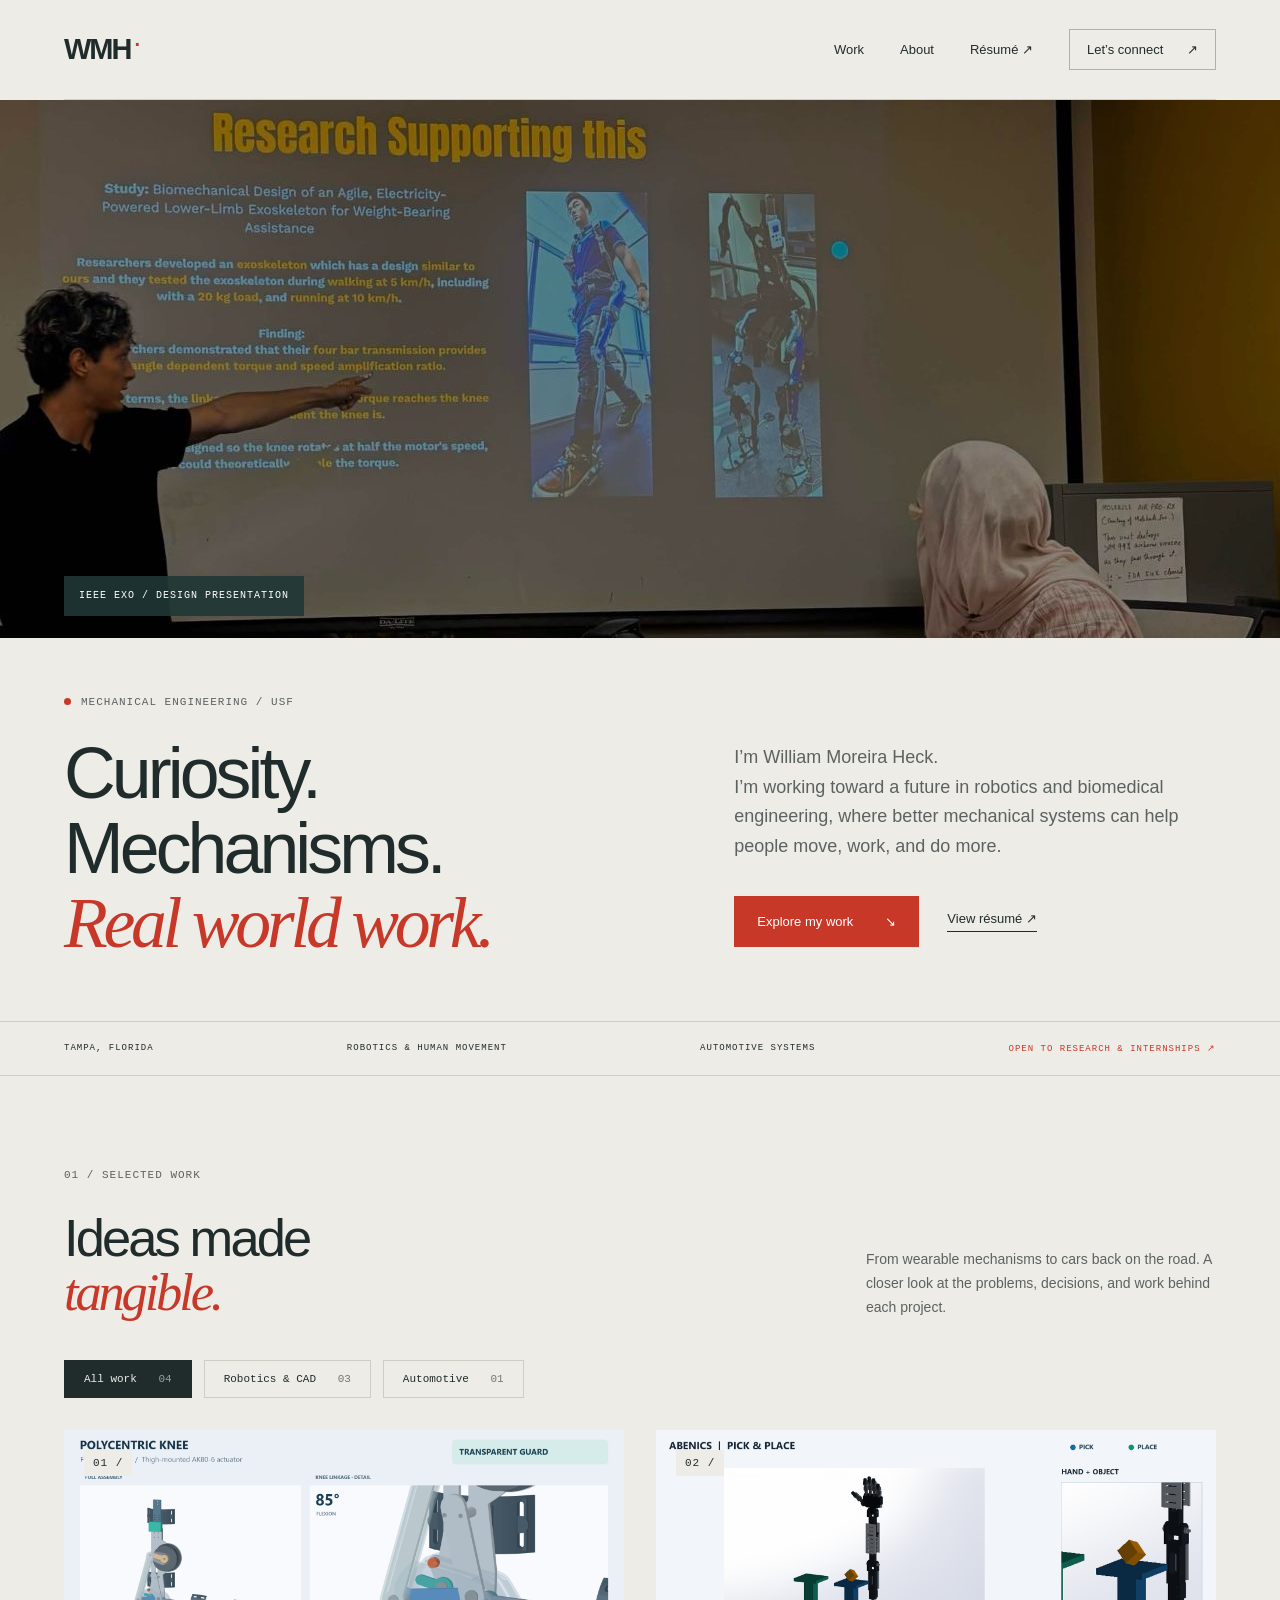
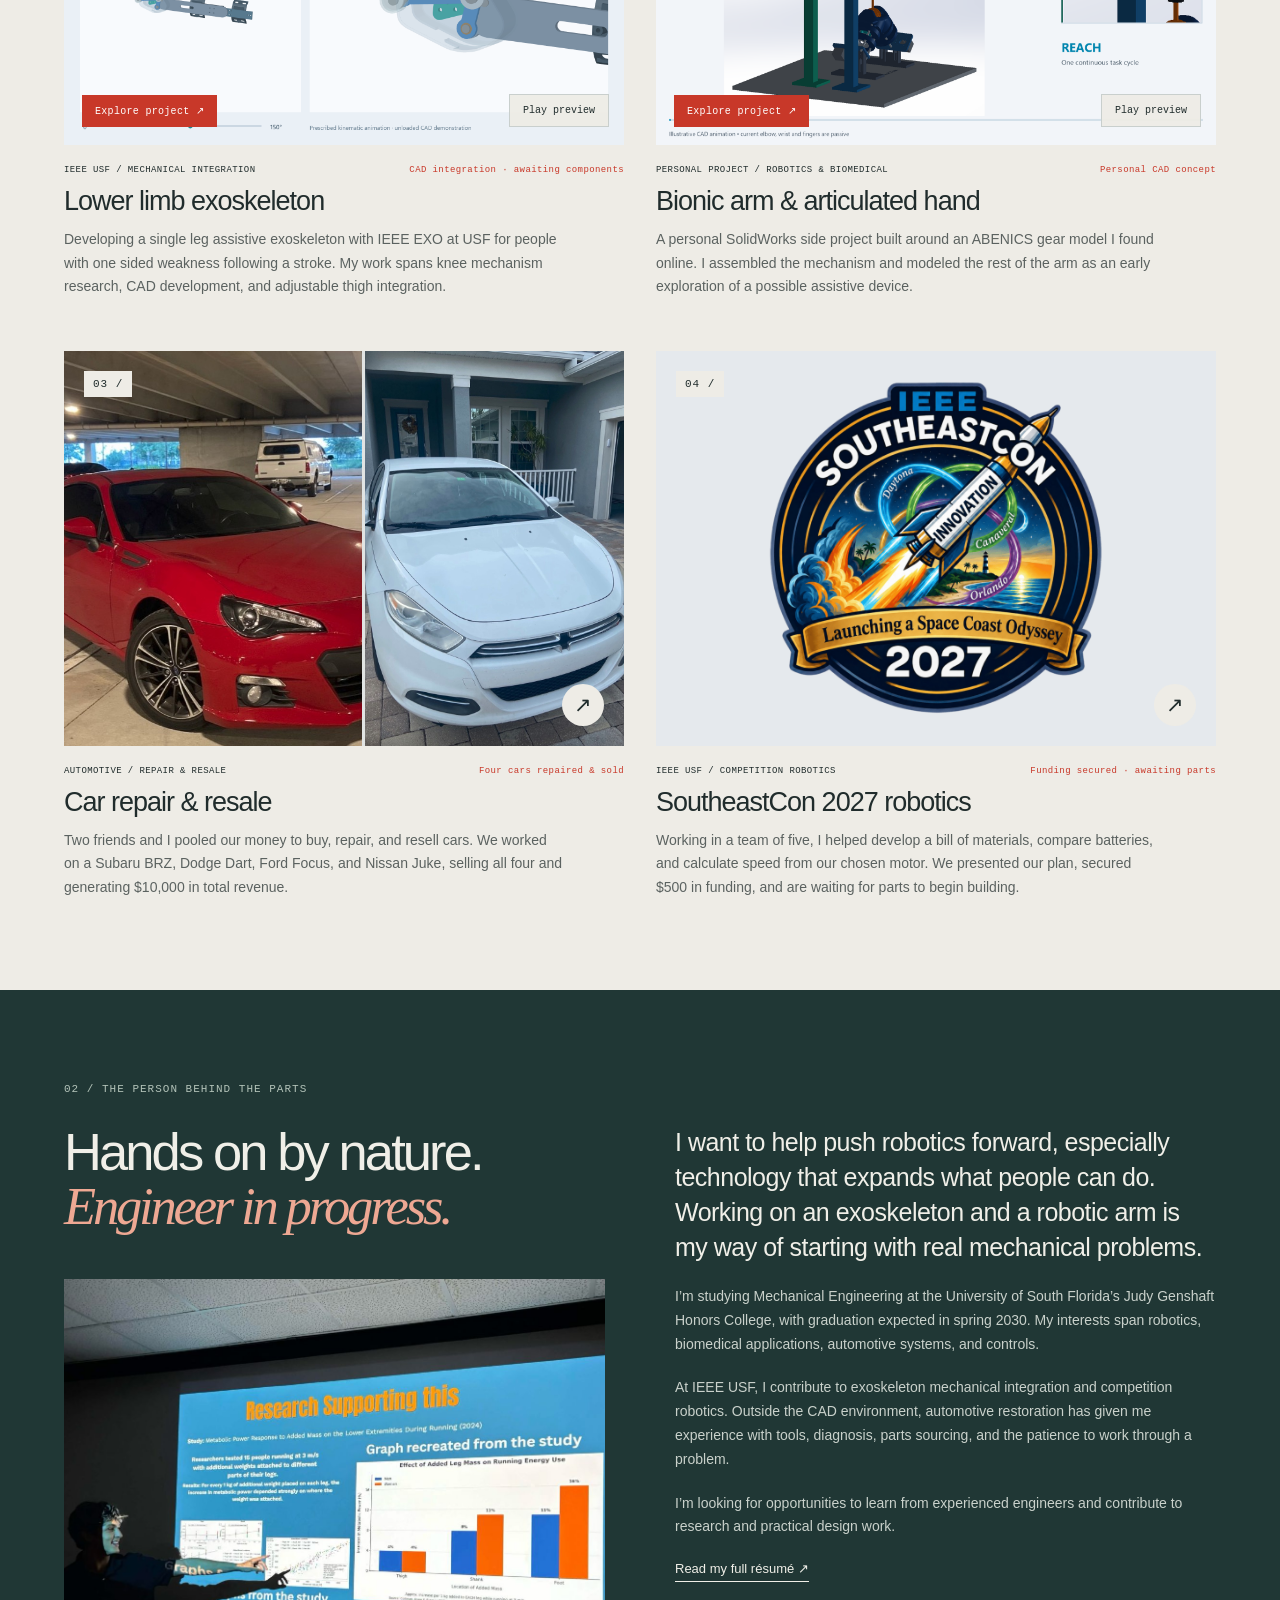
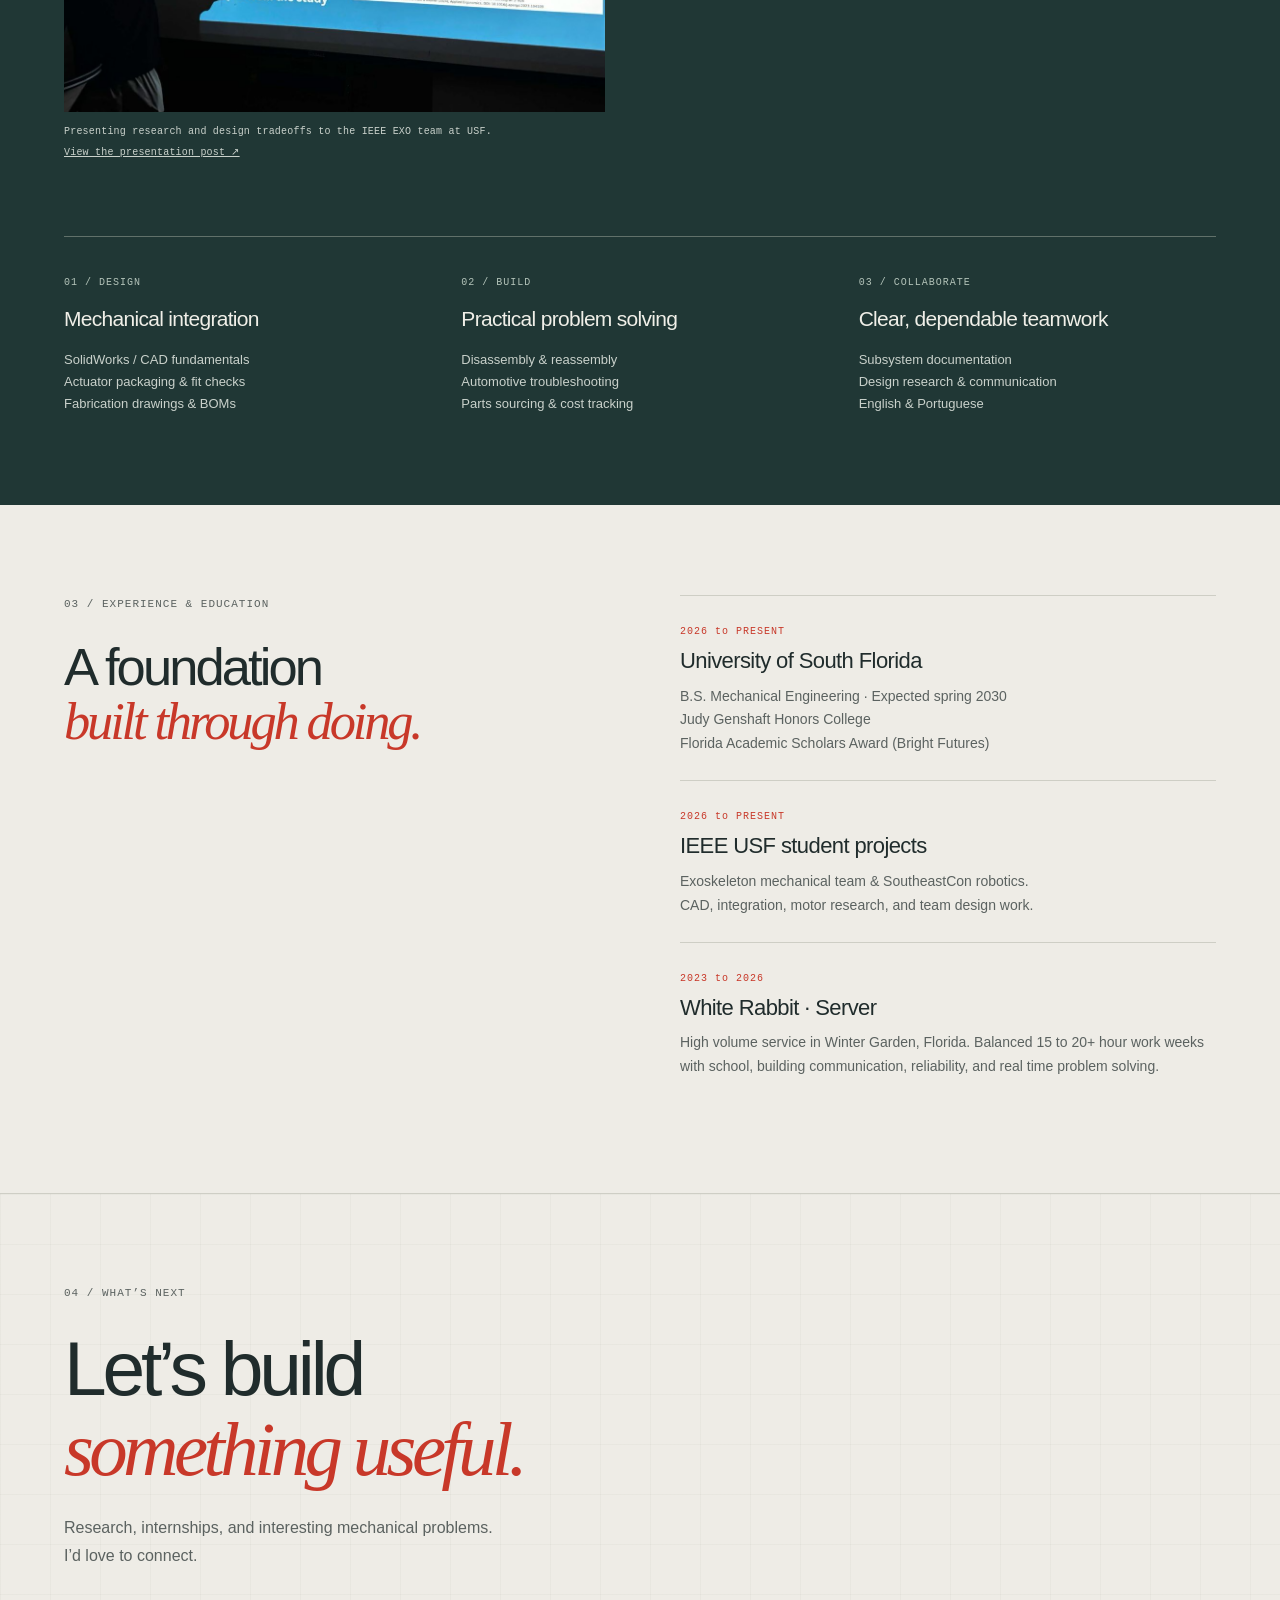
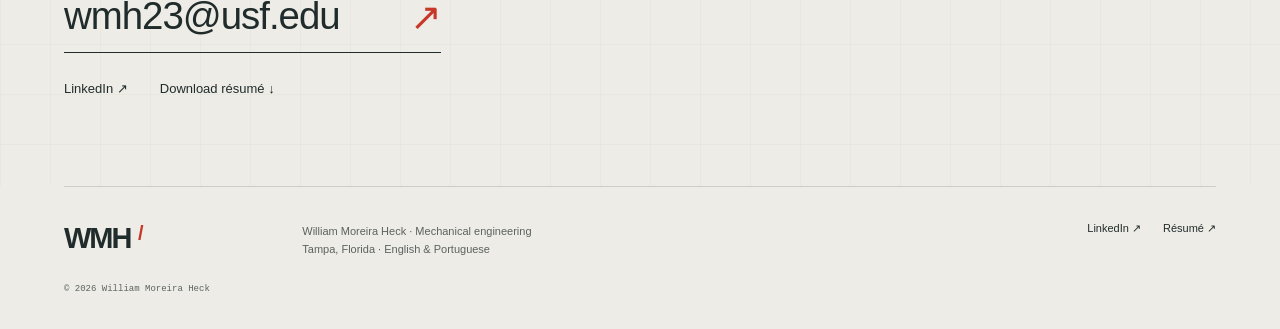
==== index.html @ 618084b6 "Update SoutheastCon team story and use official 2027 logo" ====
<!doctype html><html lang="en"><head><meta charset="utf-8"><meta name="viewport" content="width=device-width,initial-scale=1"><title>Mechanical engineering & project portfolio | William Moreira Heck</title><meta name="description" content="Mechanical engineering student at USF exploring robotics, human movement, and automotive systems. Explore William Moreira Heck’s projects, experience, and résumé."><meta name="theme-color" content="#eeece6"><meta property="og:title" content="Mechanical engineering & project portfolio | William Moreira Heck"><meta property="og:description" content="Mechanical engineering student at USF exploring robotics, human movement, and automotive systems. Explore William Moreira Heck’s projects, experience, and résumé."><link rel="icon" href="favicon.svg" type="image/svg+xml"><link rel="stylesheet" href="styles.css"><link rel="stylesheet" href="cad-20261111.css"><link rel="stylesheet" href="media-20261111-v2.css"><link rel="stylesheet" href="browse-20261111.css"><script src="script.js" defer></script><script src="cad-gallery-20261111-v2.js" defer></script><script src="browse-20261111-v2.js" defer></script><link rel="stylesheet" href="banner-20261111.css"><link rel="stylesheet" href="southeastcon-2027.css"></head><body><a class="skip" href="#main">Skip to content</a><header class="nav"><a class="brand" href="index.html" aria-label="William Moreira Heck home">WMH<span>·</span></a><nav aria-label="Main navigation"><a href="index.html#work">Work</a><a href="index.html#about">About</a><a href="resume.pdf" target="_blank" rel="noopener">Résumé ↗</a><a class="nav-contact" href="mailto:wmh23@usf.edu">Let’s connect <span>↗</span></a></nav></header><main id="main"><figure class="hero-banner"><img src="william-presenting-research.jpg" alt="William presenting his exoskeleton knee concept at an IEEE EXO team discussion" width="1280" height="980" fetchpriority="high"><figcaption>IEEE EXO / DESIGN PRESENTATION</figcaption></figure><section class="hero"><div class="hero-copy"><p class="eyebrow"><span class="signal"></span> MECHANICAL ENGINEERING / USF</p><h1>Curiosity.<br>Mechanisms.<br><em>Real world work.</em></h1><p class="hero-intro">I’m William Moreira Heck.<br>I’m working toward a future in robotics and biomedical engineering, where better mechanical systems can help people move, work, and do more.</p><div class="actions"><a class="button" href="#work">Explore my work <span>↘</span></a><a class="text-link" href="resume.pdf" target="_blank" rel="noopener">View résumé ↗</a></div></div></section><div class="intro-strip"><span>TAMPA, FLORIDA</span><span>ROBOTICS & HUMAN MOVEMENT</span><span>AUTOMOTIVE SYSTEMS</span><a href="#contact">OPEN TO RESEARCH & INTERNSHIPS ↗</a></div><section id="work" class="work section"><div class="section-top"><div><p class="eyebrow">01 / SELECTED WORK</p><h2>Ideas made<br><em>tangible.</em></h2></div><p>From wearable mechanisms to cars back on the road. A closer look at the problems, decisions, and work behind each project.</p></div><div class="filters" role="group" aria-label="Filter projects"><button class="active" aria-pressed="true" data-filter="all">All work <span>04</span></button><button aria-pressed="false" data-filter="robotics">Robotics & CAD <span>03</span></button><button aria-pressed="false" data-filter="automotive">Automotive <span>01</span></button></div><p class="sr-only" id="filter-status" aria-live="polite"></p><div class="project-grid"><article class="project" data-category="robotics"><div class="project-preview"><a class="project-visual exoskeleton" href="exoskeleton.html#motion-videos" aria-label="Explore Lower limb exoskeleton"><video data-scroll-video muted loop playsinline preload="none" poster="knee-transparent-poster.png" aria-label="Lower limb exoskeleton motion preview"><source src="knee-transparent.mp4" type="video/mp4"></video><span class="project-number">01 /</span><span class="watch-motion">Explore project ↗</span><span class="round-arrow" aria-hidden="true">↗</span></a><button class="preview-toggle" type="button" aria-label="Play preview for Lower limb exoskeleton" aria-pressed="false">Play preview</button></div><div class="project-meta"><span>IEEE USF / MECHANICAL INTEGRATION</span><span>CAD integration · awaiting components</span></div><h3><a href="exoskeleton.html">Lower limb exoskeleton</a></h3><p>Developing a single leg assistive exoskeleton with IEEE EXO at USF for people with one sided weakness following a stroke. My work spans knee mechanism research, CAD development, and adjustable thigh integration.</p></article><article class="project" data-category="robotics"><div class="project-preview"><a class="project-visual bionic-arm" href="bionic-arm.html#motion-videos" aria-label="Explore Bionic arm & articulated hand"><video data-scroll-video muted data-loop-playlist="arm-pick-place.mp4|arm-showcase.mp4" playsinline preload="none" poster="arm-pick-place-poster.png" aria-label="Bionic arm & articulated hand motion preview"><source src="arm-pick-place.mp4" type="video/mp4"></video><span class="project-number">02 /</span><span class="watch-motion">Explore project ↗</span><span class="round-arrow" aria-hidden="true">↗</span></a><button class="preview-toggle" type="button" aria-label="Play preview for Bionic arm & articulated hand" aria-pressed="false">Play preview</button></div><div class="project-meta"><span>PERSONAL PROJECT / ROBOTICS & BIOMEDICAL</span><span>Personal CAD concept</span></div><h3><a href="bionic-arm.html">Bionic arm & articulated hand</a></h3><p>A personal SolidWorks side project built around an ABENICS gear model I found online. I assembled the mechanism and modeled the rest of the arm as an early exploration of a possible assistive device.</p></article><article class="project" data-category="automotive"><a class="project-visual automotive-restoration" href="automotive-restoration.html"><div class="car-pair"><img src="brz-after.jpg" alt="Restored red Subaru BRZ" loading="lazy"><img src="dart-after.jpg" alt="Repaired white Dodge Dart" loading="lazy"></div><span class="project-number">03 /</span><span class="round-arrow" aria-hidden="true">↗</span></a><div class="project-meta"><span>AUTOMOTIVE / REPAIR & RESALE</span><span>Four cars repaired & sold</span></div><h3><a href="automotive-restoration.html">Car repair & resale</a></h3><p>Two friends and I pooled our money to buy, repair, and resell cars. We worked on a Subaru BRZ, Dodge Dart, Ford Focus, and Nissan Juke, selling all four and generating $10,000 in total revenue.</p></article><article class="project" data-category="robotics"><a class="project-visual southeastcon" href="southeastcon.html"><img src="southeastcon-2027-logo.png" alt="Official IEEE SoutheastCon 2027 logo" loading="lazy" width="1200" height="900"><span class="project-number">04 /</span><span class="round-arrow" aria-hidden="true">↗</span></a><div class="project-meta"><span>IEEE USF / COMPETITION ROBOTICS</span><span>Funding secured · awaiting parts</span></div><h3><a href="southeastcon.html">SoutheastCon 2027 robotics</a></h3><p>Working in a team of five, I helped develop a bill of materials, compare batteries, and calculate speed from our chosen motor. We presented our plan, secured $500 in funding, and are waiting for parts to begin building.</p></article></div></section><section class="about section" id="about"><div><p class="eyebrow">02 / THE PERSON BEHIND THE PARTS</p><h2>Hands on by nature.<br><em>Engineer in progress.</em></h2></div><figure class="presenting-photo"><a href="william-presenting-analysis.jpg" data-image-viewer><img src="william-presenting-analysis.jpg" alt="William presenting research on exoskeleton design to the IEEE EXO team at USF" width="1280" height="896" loading="lazy"></a><figcaption>Presenting research and design tradeoffs to the IEEE EXO team at USF. <a href="https://www.linkedin.com/feed/update/urn:li:activity:7521737872345878528/" target="_blank" rel="noopener">View the presentation post ↗</a></figcaption></figure><div class="about-copy"><p class="large-copy">I want to help push robotics forward, especially technology that expands what people can do. Working on an exoskeleton and a robotic arm is my way of starting with real mechanical problems.</p><p>I’m studying Mechanical Engineering at the University of South Florida’s Judy Genshaft Honors College, with graduation expected in spring 2030. My interests span robotics, biomedical applications, automotive systems, and controls.</p><p>At IEEE USF, I contribute to exoskeleton mechanical integration and competition robotics. Outside the CAD environment, automotive restoration has given me experience with tools, diagnosis, parts sourcing, and the patience to work through a problem.</p><p>I’m looking for opportunities to learn from experienced engineers and contribute to research and practical design work.</p><a class="text-link" href="resume.pdf" target="_blank" rel="noopener">Read my full résumé ↗</a></div><div class="skills"><div><span class="mono">01 / DESIGN</span><h3>Mechanical integration</h3><p>SolidWorks / CAD fundamentals<br>Actuator packaging & fit checks<br>Fabrication drawings & BOMs</p></div><div><span class="mono">02 / BUILD</span><h3>Practical problem solving</h3><p>Disassembly & reassembly<br>Automotive troubleshooting<br>Parts sourcing & cost tracking</p></div><div><span class="mono">03 / COLLABORATE</span><h3>Clear, dependable teamwork</h3><p>Subsystem documentation<br>Design research & communication<br>English & Portuguese</p></div></div></section><section class="experience section"><div><p class="eyebrow">03 / EXPERIENCE & EDUCATION</p><h2>A foundation<br><em>built through doing.</em></h2></div><div class="timeline"><article><span class="mono">2026 to PRESENT</span><h3>University of South Florida</h3><p>B.S. Mechanical Engineering · Expected spring 2030<br>Judy Genshaft Honors College<br>Florida Academic Scholars Award (Bright Futures)</p></article><article><span class="mono">2026 to PRESENT</span><h3>IEEE USF student projects</h3><p>Exoskeleton mechanical team & SoutheastCon robotics.<br>CAD, integration, motor research, and team design work.</p></article><article><span class="mono">2023 to 2026</span><h3>White Rabbit · Server</h3><p>High volume service in Winter Garden, Florida. Balanced 15 to 20+ hour work weeks with school, building communication, reliability, and real time problem solving.</p></article></div></section><section class="contact section" id="contact"><p class="eyebrow">04 / WHAT’S NEXT</p><h2>Let’s build<br><em>something useful.</em></h2><p>Research, internships, and interesting mechanical problems.<br>I’d love to connect.</p><a class="email-link" href="mailto:wmh23@usf.edu">wmh23@usf.edu <span>↗</span></a><div class="contact-links"><a href="https://www.linkedin.com/in/william-moreira-heck-858473378/?locale=en-US" target="_blank" rel="noopener">LinkedIn ↗</a><a href="resume.pdf" download>Download résumé ↓</a></div></section></main><footer><a class="brand" href="index.html">WMH<span> / </span></a><p>William Moreira Heck · Mechanical engineering<br>Tampa, Florida · English & Portuguese</p><div><a href="https://www.linkedin.com/in/william-moreira-heck-858473378/?locale=en-US" target="_blank" rel="noopener">LinkedIn ↗</a><a href="resume.pdf" target="_blank" rel="noopener">Résumé ↗</a></div><small>© 2026 William Moreira Heck</small></footer></body></html>
---- styles.css ----
:root{--paper:#eeece6;--ink:#202c2c;--muted:#5b6260;--line:#cecec5;--accent:#c83829;--dark:#203735}*{box-sizing:border-box}html{scroll-behavior:smooth;scroll-padding-top:100px}body{margin:0;background:var(--paper);color:var(--ink);font-family:Arial,Helvetica,sans-serif;-webkit-font-smoothing:antialiased}a{color:inherit;text-decoration:none}button{font:inherit}img{max-width:100%;display:block}figure,p{margin:0}p{line-height:1.7}button,a{-webkit-tap-highlight-color:transparent}a:focus-visible,button:focus-visible{outline:3px solid var(--accent);outline-offset:6px}::selection{background:#e6b6a3}.nav{height:100px;margin:0 5%;display:flex;align-items:center;justify-content:space-between;border-bottom:1px solid var(--line)}.brand{font-size:29px;font-weight:900;letter-spacing:-2px}.brand span{color:var(--accent);font-size:20px;vertical-align:top;margin-left:4px}.nav nav{display:flex;gap:36px;align-items:center;font-size:13px}.nav nav>a:hover,.text-link:hover{color:var(--accent)}.nav-contact{border:1px solid #aeb2a8;padding:12px 17px}.nav-contact span{padding-left:20px}.hero{margin:0 5%;min-height:680px;display:grid;grid-template-columns:1.08fr 1fr;position:relative}.hero-copy{padding:72px 0 65px;position:relative;z-index:1}.eyebrow,.mono,.project-meta,.drawing-label,.vertical-label,.model-note>.mono,.intro-strip,.filters,.project-number,dt,.caption,figcaption{font-family:'Courier New',monospace;font-size:11px;font-weight:500;letter-spacing:1px}.eyebrow{color:var(--muted);display:flex;gap:10px;align-items:center;margin-bottom:26px}.signal{height:7px;width:7px;border-radius:50%;background:var(--accent)}h1,h2,h3{margin:0;font-weight:500;letter-spacing:-.055em;line-height:1.04}h1{font-size:clamp(48px,5.6vw,90px)}h1 em,h2 em{font-family:Georgia,'Times New Roman',serif;font-weight:400;letter-spacing:-.06em;color:var(--accent)}.hero-intro{font-size:17px;line-height:1.65;max-width:420px;margin-top:30px;color:var(--muted)}.actions{display:flex;align-items:center;gap:28px;margin-top:33px}.button{display:inline-flex;align-items:center;justify-content:space-between;gap:32px;background:var(--accent);border:1px solid var(--accent);color:#fff;padding:17px 22px;font-size:13px;cursor:pointer;transition:background .2s,transform .2s}.button:hover{background:#a93023;transform:translateY(-2px)}.text-link{font-size:13px;border-bottom:1px solid currentColor;padding-bottom:5px}.hero-model{position:relative;overflow:hidden;background-image:linear-gradient(#9baba415 1px,transparent 1px),linear-gradient(90deg,#9baba415 1px,transparent 1px);background-size:44px 44px;margin:28px -1px 26px 0;border-left:1px solid var(--line)}.hero-model>img{height:100%;width:150%;max-width:none;object-fit:cover;object-position:77% center;mix-blend-mode:multiply;position:absolute;left:-35%;top:0}.drawing-label{position:absolute;top:24px;left:28px;z-index:1;color:var(--muted)}.model-note{position:absolute;bottom:24px;left:28px;display:grid;grid-template-columns:18px 1fr;gap:8px 12px}.model-note p{font-size:17px;line-height:1.25}.model-note>.mono{grid-column:2;font-size:9px}.cross{font-size:24px;color:var(--accent);line-height:1}.vertical-label{position:absolute;right:10px;top:40%;writing-mode:vertical-rl;color:var(--muted);font-size:9px}.intro-strip{padding:21px 5%;border-top:1px solid var(--line);border-bottom:1px solid var(--line);display:flex;justify-content:space-between;gap:20px;font-size:9px}.intro-strip a{color:var(--accent)}.section{padding:90px 5%}.section-top{display:flex;justify-content:space-between;gap:60px;align-items:flex-end;margin-bottom:40px}h2{font-size:clamp(39px,4.1vw,65px)}.section-top>p{max-width:350px;font-size:14px;color:var(--muted)}.filters{display:flex;gap:12px;flex-wrap:wrap;margin:20px 0 32px}.filters button{border:1px solid var(--line);background:transparent;padding:12px 19px;cursor:pointer;font-family:inherit;font-size:11px;color:var(--ink)}.filters button span{margin-left:15px;opacity:.6}.filters button.active{background:var(--ink);color:var(--paper);border-color:var(--ink)}.project-grid{display:grid;grid-template-columns:1fr 1fr;gap:52px 32px}.project[hidden]{display:none}.project-visual{display:block;position:relative;background:#e1e4e3;overflow:hidden;aspect-ratio:1.42}.project-visual img{width:100%;height:100%;object-fit:cover;transition:transform .5s}.project-visual:hover img{transform:scale(1.035)}.project-visual.exoskeleton img{object-position:73% 48%;width:155%;max-width:none;margin-left:-37%;mix-blend-mode:multiply}.project-visual.bionic-arm img{width:150%;max-width:none;margin-left:-34%;object-position:70% center;mix-blend-mode:multiply}.project-visual.dodge-dart img{object-position:center 59%}.project-visual.southeastcon{background:#e9e6de}.project-number{position:absolute;top:20px;left:20px;background:var(--paper);padding:7px 9px}.round-arrow{position:absolute;right:20px;bottom:20px;background:var(--paper);border-radius:50%;height:42px;width:42px;display:grid;place-items:center;font-size:21px}.project-meta{display:flex;justify-content:space-between;gap:12px;margin:20px 0 12px;font-size:9px;letter-spacing:.4px}.project-meta span:last-child{color:var(--accent);text-align:right}.project h3{font-size:27px;letter-spacing:-1px}.project>p{margin-top:13px;font-size:14px;color:var(--muted);max-width:500px}.portfolio-link{display:inline-block;margin-top:45px}.about{background:var(--dark);color:#f0efe8;display:grid;grid-template-columns:1fr 1fr;gap:45px 70px}.about .eyebrow{color:#b3c3b9}.about h2 em{color:#eea893}.about-copy{padding-top:45px}.about-copy p{margin-bottom:20px;color:#c9d1cb;font-size:14px}.about-copy .large-copy{color:#f0efe8;font-size:25px;line-height:1.4;letter-spacing:-.5px}.skills{grid-column:1/-1;display:grid;grid-template-columns:repeat(3,1fr);border-top:1px solid #61716a;padding-top:34px;margin-top:18px;gap:40px}.skills .mono{color:#b3c3b9;font-size:10px}.skills h3{font-size:21px;margin:19px 0;letter-spacing:-.7px}.skills p{font-size:13px;color:#c9d1cb}.experience{display:grid;grid-template-columns:1fr 1fr;gap:80px;border-bottom:1px solid var(--line)}.timeline article{border-top:1px solid var(--line);padding:24px 0}.timeline .mono{color:var(--accent);font-size:10px}.timeline h3{font-size:22px;letter-spacing:-.6px;margin:12px 0}.timeline p{font-size:14px;color:var(--muted)}.contact{background-image:linear-gradient(#aab3a918 1px,transparent 1px),linear-gradient(90deg,#aab3a918 1px,transparent 1px);background-size:50px 50px}.contact h2{font-size:clamp(50px,6vw,90px)}.contact>p:not(.eyebrow){font-size:16px;color:var(--muted);margin:25px 0}.email-link{display:inline-flex;gap:70px;font-size:clamp(22px,3vw,40px);border-bottom:1px solid var(--ink);padding-bottom:13px;letter-spacing:-1px}.email-link span{color:var(--accent)}.contact-links{display:flex;gap:32px;font-size:13px;margin-top:28px}footer{border-top:1px solid var(--line);margin:0 5%;padding:35px 0;display:grid;grid-template-columns:.6fr 1.5fr 1fr;align-items:start;gap:25px}footer p{font-size:11px;color:var(--muted)}footer>div{display:flex;justify-content:flex-end;gap:22px;font-size:11px}footer small{grid-column:1/-1;font-family:monospace;font-size:9px;color:var(--muted)}.skip{position:fixed;left:20px;top:-90px;z-index:20;background:var(--ink);color:white;padding:15px}.skip:focus{top:10px}.sr-only{position:absolute;width:1px;height:1px;overflow:hidden;clip:rect(0,0,0,0)}.case{padding:40px 5% 0}.back-link{font-size:12px}.case-heading{padding:60px 0 36px;max-width:1100px}.case-heading h1{font-size:clamp(45px,6vw,88px);max-width:1000px}.case-intro{font-size:20px;color:var(--muted);max-width:750px;margin-top:28px;line-height:1.5}.case-facts{display:grid;grid-template-columns:2fr 1fr 1fr;gap:32px;border-top:1px solid var(--line);padding-top:25px;margin:36px 0 0}dt{font-size:10px;color:var(--muted);margin-bottom:9px}dd{margin:0;font-size:13px;line-height:1.6}.case-cover{background:#e4e7e6}.case-cover>img{width:100%;height:min(66vw,720px);object-fit:contain;mix-blend-mode:multiply}.case-cover.subaru-brz>img,.case-cover.dodge-dart>img{object-fit:cover}.case-cover.dodge-dart>img{object-position:center 50%}figcaption{letter-spacing:.2px;line-height:1.6;color:var(--muted);padding:12px 0;font-size:10px}.case-cover figcaption{background:var(--paper)}.case-content{max-width:980px;margin:65px auto}.case-content>section{display:grid;grid-template-columns:1fr 2.3fr;gap:20px 50px;padding:30px 0;border-top:1px solid var(--line)}.case-content h2{font-size:24px;letter-spacing:-.7px;line-height:1.2}.case-content p{font-size:15px;color:var(--muted)}.case-content section>div,.case-content section>.text-link,.case-content section>.caption{grid-column:2}.case-content section>.text-link{justify-self:start}.case-content section>.caption{font-size:12px}.case-gallery{display:grid;grid-template-columns:1fr 1fr;gap:30px;margin:30px 0 70px}.case-gallery img{width:100%;height:480px;object-fit:contain;background:#e4e7e6}.case-end{border-top:1px solid var(--line);padding:40px 0 70px;display:flex;justify-content:space-between;align-items:center;gap:25px}.case-end p{font-size:20px}.motion img{width:100%;background:#e4e7e6;aspect-ratio:4/3;object-fit:contain}.motion .button{margin-top:15px}.compare{display:grid;grid-template-columns:1fr 1fr;gap:16px}.compare img{height:260px;width:100%;object-fit:cover}.compare figcaption{font-size:9px}
@media(min-width:1600px){body{max-width:1800px;margin:auto}.hero{min-height:780px}}
@media(max-width:900px){.nav nav{gap:20px}.hero{min-height:620px;grid-template-columns:1.1fr 1fr}.hero-copy{padding-top:50px}.hero h1{font-size:58px}.hero-intro{font-size:15px}.actions{gap:20px}.drawing-label{font-size:9px;left:14px}.hero-model>img{width:180%;left:-60%}.model-note{left:15px}.intro-strip{flex-wrap:wrap}.section{padding:65px 5%}.section-top{gap:30px}.project-grid{gap:40px 24px}.project h3{font-size:23px}.project-meta{flex-direction:column;gap:6px}.project-meta span:last-child{text-align:left}.about,.experience{gap:35px}.skills{gap:25px}.skills h3{font-size:18px}footer>div{flex-wrap:wrap;gap:14px}.case-content>section{gap:20px 30px}.case-gallery img{height:360px}}
@media(max-width:620px){.nav{height:78px}.brand{font-size:25px}.nav nav{gap:17px;font-size:12px}.nav-contact{display:none}.hero{display:flex;flex-direction:column;min-height:0}.hero-copy{padding:45px 0 25px}.hero .eyebrow{font-size:10px}.hero h1{font-size:clamp(46px,11.2vw,68px)}.hero-intro{font-size:15px;max-width:350px;margin-top:25px}.actions{margin-top:25px;gap:22px}.button{padding:15px 18px;font-size:12px;gap:22px}.hero-model{height:410px;margin:0 0 25px;border:1px solid var(--line)}.hero-model>img{width:120%;left:-18%;object-position:80% center}.model-note p{font-size:14px}.model-note>.mono{font-size:8px}.intro-strip{font-size:8px;gap:15px;display:grid;grid-template-columns:1fr 1fr;line-height:1.6}.section{padding:55px 5%}.section-top{display:block;margin-bottom:25px}.section-top>p{margin-top:25px;font-size:14px}.eyebrow{font-size:10px;margin-bottom:20px}h2{font-size:44px}.filters{gap:7px;margin-bottom:25px}.filters button{padding:11px 10px;font-size:10px}.filters button span{margin-left:5px}.project-grid{grid-template-columns:1fr;gap:36px}.project-meta{flex-direction:row}.project h3{font-size:25px}.project>p{font-size:13px}.project-visual{aspect-ratio:1.3}.about,.experience{display:block}.about-copy{padding-top:32px}.skills{grid-template-columns:1fr;gap:26px;margin-top:35px;padding-top:26px}.skills h3{margin:12px 0;font-size:22px}.skills p{font-size:13px}.timeline{margin-top:35px}.contact h2{font-size:56px}.contact-links{gap:22px;font-size:12px}.email-link{gap:35px;font-size:29px}.contact>p:not(.eyebrow){font-size:14px}footer{grid-template-columns:1fr 3fr;gap:20px}footer>div{grid-column:1/-1;justify-content:flex-start;gap:25px}footer small{margin-top:10px}.case{padding-top:28px}.case-heading{padding-top:40px}.case-heading h1{font-size:48px}.case-intro{font-size:17px}.case-facts{grid-template-columns:1fr 1fr;gap:22px}.case-facts>div:first-child{grid-column:1/-1}.case-cover>img{height:390px}.case-cover.subaru-brz>img,.case-cover.dodge-dart>img{height:330px}.case-content{margin:35px auto}.case-content>section{display:block;padding:25px 0}.case-content h2{font-size:26px;margin-bottom:17px}.case-content p{font-size:14px}.case-content .text-link{display:inline-block;margin-top:18px}.case-gallery{grid-template-columns:1fr;margin-bottom:35px;gap:20px}.case-gallery img{height:370px}.case-end{display:block;padding-bottom:45px}.case-end .button{margin-top:22px}.compare{margin-top:20px;gap:12px}.compare img{height:190px}.motion{margin-top:20px}.motion .button{width:100%}}
@media(prefers-reduced-motion:reduce){html{scroll-behavior:auto}*,*:before,*:after{transition:none!important;animation:none!important}}


.motion img{height:auto}
---- cad-20261111.css ----
/* Original CAD images, reframed in the layout without modifying geometry. */
.hero-model>img{width:auto;height:144%;max-width:none;left:50%;top:65%;transform:translate(-50%,-50%);object-fit:initial;mix-blend-mode:multiply}.hero-model .model-note{background:#eeece6ed;padding:10px 12px;left:18px;bottom:12px}.hero-model .drawing-label{background:#eeece6d9;padding:6px 9px;left:17px;top:15px}
.project-visual.exoskeleton img,.project-visual.bionic-arm img{position:absolute;width:135%;height:125%;max-width:none;margin:0;left:-35%;top:-10%;object-fit:cover;object-position:64% center;mix-blend-mode:multiply}.project-visual.bionic-arm img{width:116%;height:116%;left:-16%;top:-8%;object-position:65% center}
.cad-board{background:#e5e8e9;border:1px solid #c9cfcd;margin-bottom:40px}.cad-board-heading{display:flex;justify-content:space-between;gap:20px;padding:20px 24px;font:10px 'Courier New',monospace;letter-spacing:1px;border-bottom:1px solid #c9cfcd}.cad-board-grid{display:grid;grid-template-columns:40% 60%;height:600px}.cad-view{display:block;overflow:hidden;position:relative;cursor:zoom-in;background:#f0f2f4}.cad-view img{mix-blend-mode:multiply}.cad-view>span{position:absolute;left:18px;bottom:15px;background:#eeece6ed;padding:9px 12px;font:11px 'Courier New',monospace;z-index:2}.cad-full{border-right:1px solid #c9cfcd}.cad-full img{position:absolute;width:auto;height:140%;max-width:none;left:50%;top:65%;transform:translate(-50%,-50%)}.cad-detail-stack{display:grid;grid-template-rows:1fr 1fr;min-height:0}.cad-detail{border-bottom:1px solid #c9cfcd}.cad-detail:last-child{border-bottom:0}.cad-detail img{width:100%;height:100%;object-fit:cover;object-position:65% 62%}.cad-secondary img[src*="hand-detail"]{width:100%;max-width:none;margin-left:0;object-fit:contain;object-position:center}.cad-secondary img[src*="femur"]{object-fit:contain}.cad-board-caption{font:10px 'Courier New',monospace;letter-spacing:.3px;padding:14px 24px;border-top:1px solid #c9cfcd;color:var(--muted)}
.cad-evidence{grid-template-columns:repeat(3,1fr)}.cad-evidence img{height:300px}.cad-evidence a{display:block;cursor:zoom-in;overflow:hidden}.cad-evidence img[src*="arm-upright"]{object-fit:cover;object-position:53% 30%}.presenting-photo{grid-column:1;grid-row:2;margin:0}.presenting-photo>a{display:block;overflow:hidden}.presenting-photo img{width:100%;height:auto;aspect-ratio:1.25;object-fit:cover;object-position:25% center}.presenting-photo figcaption{color:#c9d1cb;line-height:1.6;max-width:500px}.presenting-photo figcaption a{display:inline-block;text-decoration:underline;margin-top:5px}.about .about-copy{grid-column:2;grid-row:1/span 2}.about .skills{grid-row:3}
.presentation-story{display:grid;grid-template-columns:.8fr 1.2fr;gap:40px;margin:60px 0}.presentation-story h2{font-size:42px;margin-bottom:22px}.presentation-story>div>p:not(.eyebrow){font-size:14px;color:var(--muted);margin-bottom:25px}.presentation-story figure img{width:100%;height:auto}.presentation-story .knee-history{grid-column:1/-1}.presentation-story .knee-history img{max-height:500px;object-fit:contain}
.image-viewer{width:96vw;max-width:1600px;padding:0;border:1px solid #b8c2c0;background:#f1f3f5;color:var(--ink)}.image-viewer::backdrop{background:#132423d9;backdrop-filter:blur(6px)}.viewer-toolbar{display:flex;align-items:center;justify-content:space-between;gap:16px;padding:15px 20px;background:var(--paper);border-bottom:1px solid var(--line)}.viewer-toolbar p{font:12px 'Courier New',monospace}.viewer-controls{display:flex;align-items:center;gap:12px}.viewer-controls button,.viewer-controls a{padding:10px 13px;border:1px solid #b4bcb7;background:transparent;color:inherit;cursor:pointer;font-size:12px}.viewer-stage{overflow:auto;max-height:78vh;display:grid;place-items:center}.viewer-stage img{display:block;max-width:100%;height:auto;max-height:76vh;object-fit:contain}.viewer-stage.zoomed{display:block}.viewer-stage.zoomed img{max-width:none;max-height:none;width:auto;height:auto}.image-viewer figcaption{padding:12px 20px;background:var(--paper)}
@media(max-width:900px){.cad-board-grid{height:590px}.cad-board-heading{font-size:9px;padding:16px}.cad-evidence{grid-template-columns:1fr 1fr}.cad-evidence img{height:340px}.presentation-story{gap:25px}.presentation-story h2{font-size:35px}}
@media(max-width:620px){.hero-model>img{height:150%;left:50%;top:65%;width:auto}.cad-board-heading{font-size:8px;padding:12px;gap:12px}.cad-board-grid{grid-template-columns:1fr;height:auto}.cad-full{height:500px;border-right:0;border-bottom:1px solid #c9cfcd}.cad-full img{height:140%}.cad-detail-stack{grid-template-columns:1fr;grid-template-rows:300px 300px}.cad-view>span{font-size:10px;bottom:10px;left:10px}.cad-board-caption{font-size:9px;padding:12px 15px}.cad-evidence{grid-template-columns:1fr}.cad-evidence img{height:340px}.presenting-photo{margin-top:30px}.presenting-photo img{aspect-ratio:1.3}.about .about-copy{padding-top:25px}.presentation-story{display:block;margin:40px 0}.presentation-story figure{margin-top:25px}.presentation-story h2{font-size:38px}.viewer-toolbar{padding:10px;align-items:flex-start}.viewer-toolbar p{font-size:10px;max-width:110px;line-height:1.5}.viewer-controls{gap:6px}.viewer-controls button,.viewer-controls a{padding:9px;font-size:10px}.image-viewer{width:98vw}.viewer-stage img{max-height:70vh}.viewer-stage{max-height:72vh}}
.cad-full img[src*="exo-assembly"]{height:120%;left:20%;top:56%}
.cad-detail img[src*="exo-guard"]{position:absolute;height:145%;width:auto;max-width:none;left:50%;top:55%;transform:translate(-65%,-50%);object-fit:initial}
.cad-detail img[src*="arm-mechanism"]{object-position:65% 50%}
@media(max-width:620px){.cad-full img[src*="exo-assembly"]{left:14%;top:56%}}
---- media-20261111-v2.css ----
.project-videos{padding:55px 0 45px;border-bottom:1px solid var(--line)}.project-videos h2{font-size:clamp(35px,4vw,55px)}.video-intro{max-width:760px;margin:20px 0 30px;color:var(--muted);font-size:15px}.video-grid{display:grid;grid-template-columns:1fr 1fr;gap:28px}.video-card{background:#e4e7e6;border:1px solid #c9cfcd;min-width:0}.video-card video{display:block;width:100%;height:auto;aspect-ratio:16/9;object-fit:contain;background:#e9edf1}.video-card figcaption{padding:22px;background:var(--paper)}.video-card h3{font:500 23px Arial,Helvetica,sans-serif;letter-spacing:-.7px;line-height:1.2;margin:0 0 12px}.video-card p{font:12px/1.7 Arial,Helvetica,sans-serif;letter-spacing:0;color:var(--muted);min-height:42px}.video-card figcaption>a{display:inline-block;font:11px 'Courier New',monospace;margin-top:17px;border-bottom:1px solid currentColor;padding-bottom:4px}.video-note{font:11px/1.7 'Courier New',monospace;color:var(--muted);max-width:900px;margin-top:23px}.team-story{display:grid;grid-template-columns:.7fr 1.3fr;gap:40px;align-items:start;padding:50px 0;border-top:1px solid var(--line);margin-top:60px}.team-story h2{font-size:42px;margin:0 0 25px}.team-story>div>p:not(.eyebrow){font-size:14px;color:var(--muted)}.team-story figure img{width:100%;height:auto}.team-story figcaption a{text-decoration:underline}.team-story figure>a{display:block;cursor:zoom-in}
@media(max-width:900px){.video-grid{gap:20px}.video-card figcaption{padding:18px}.video-card h3{font-size:21px}.team-story{grid-template-columns:1fr;gap:25px}.team-story h2{font-size:38px}}
@media(max-width:620px){.project-videos{padding:35px 0}.video-grid{grid-template-columns:1fr;gap:25px}.video-intro{font-size:14px;margin:20px 0 25px}.video-card h3{font-size:23px}.video-card p{min-height:0}.video-note{font-size:10px}.team-story{padding:35px 0;margin-top:35px}.team-story h2{font-size:38px}.team-story figcaption{font-size:9px}}
.hero-presenting>img{width:100%;height:100%;max-width:100%;left:0;top:0;transform:none;object-fit:cover;object-position:left center;mix-blend-mode:normal}.hero-presenting .drawing-label{max-width:90%;font-size:9px}.hero-presenting .vertical-label{display:none}.hero-presenting .model-note{right:18px;width:max-content;max-width:90%;background:#eeece6f2}.hero-presenting .model-note p{font-size:16px}.hero-presenting .model-note>.mono{font-size:8px}
.car-pair{display:grid;grid-template-columns:1.15fr 1fr;height:100%;gap:3px}.car-pair img{width:100%;height:100%;object-fit:cover}.car-pair img[src*="dart"]{object-position:center 60%}.car-cover{background:transparent}.car-cover figure{min-width:0}.car-cover img{height:430px}.car-cover figcaption{padding:14px 0;font-size:10px}.case-content>.vehicle-section{display:block;padding:40px 0}.vehicle-section h2{font-size:36px;margin-bottom:20px}.vehicle-section>p:not(.eyebrow){max-width:800px;margin-bottom:28px}.vehicle-section .compare img{height:320px}
@media(max-width:620px){.hero-presenting>img{width:100%;height:100%;left:0;top:0;object-position:left center}.hero-presenting .model-note{left:10px;bottom:10px;right:auto;padding:9px}.hero-presenting .model-note p{font-size:13px}.hero-presenting .model-note>.mono{font-size:7px}.car-cover img{height:280px}.car-cover figcaption{font-size:9px}.case-content>.vehicle-section{padding:30px 0}.vehicle-section h2{font-size:30px}.vehicle-section .compare img{height:200px}}
.project-visual.exoskeleton,.project-visual.bionic-arm{background:#e8eef5}
.project-visual.exoskeleton img{position:absolute;height:140%;width:auto;max-width:none;left:50%;top:50%;margin:0;transform:translate(-50%,-50%);object-fit:initial;mix-blend-mode:normal}
.project-visual.bionic-arm img{position:absolute;height:140%;width:auto;max-width:none;left:50%;top:65%;margin:0;transform:translate(-50%,-50%);object-fit:initial;mix-blend-mode:normal}
.watch-motion{position:absolute;left:18px;bottom:18px;z-index:3;background:var(--accent);color:white;font:11px 'Courier New',monospace;padding:12px 16px;letter-spacing:.3px}
.knee-development{padding:55px 0;border-bottom:1px solid var(--line)}.knee-development h2,.current-study-title h2{font-size:clamp(34px,4vw,52px)}.knee-gallery{display:grid;grid-template-columns:repeat(3,1fr);gap:23px;margin:30px 0}.knee-gallery a{display:block;background:#e9eef5;cursor:zoom-in;overflow:hidden}.knee-gallery img{width:100%;height:400px;object-fit:contain}.knee-gallery figcaption{font-size:10px}.development-notes{border-top:1px solid var(--line);margin-top:35px}.development-notes details{border-bottom:1px solid var(--line);padding:20px 0}.development-notes summary{font-size:19px;letter-spacing:-.4px;cursor:pointer;line-height:1.4}.development-notes details p{max-width:850px;font-size:14px;color:var(--muted);margin:20px 0 0 20px}.technical-links{display:flex;gap:25px;flex-wrap:wrap;font:11px 'Courier New',monospace;margin:28px 0 0}.technical-links a{border-bottom:1px solid currentColor;padding-bottom:4px}.current-study-title{padding:55px 0 30px}
@media(max-width:900px){.knee-gallery{gap:15px}.knee-gallery img{height:330px}}
@media(max-width:620px){.project-visual.exoskeleton img{height:135%}.project-visual.bionic-arm img{height:140%;top:65%}.knee-development{padding:35px 0}.knee-gallery{grid-template-columns:1fr;gap:25px}.knee-gallery img{height:390px}.development-notes summary{font-size:18px}.development-notes details p{font-size:13px;margin-left:0}.current-study-title{padding-top:35px}.watch-motion{font-size:10px;padding:10px 13px;left:15px;bottom:15px}}
---- browse-20261111.css ----
.project-preview{position:relative}.project-preview .project-visual{aspect-ratio:16/9;background:#edf1f6}.project-visual video{display:block;width:100%;height:100%;object-fit:contain;pointer-events:none;background:#edf1f6}.project-preview .round-arrow{display:none}.project-preview .project-number{pointer-events:none}.project-preview .watch-motion{font-size:10px;padding:10px 13px;pointer-events:none}.preview-toggle{position:absolute;right:15px;bottom:18px;z-index:4;padding:10px 13px;border:1px solid #c9cfcd;background:#eeece6ed;color:var(--ink);font:10px 'Courier New',monospace;cursor:pointer}.preview-toggle:hover{background:var(--paper)}
.video-grid{grid-template-columns:1fr;gap:40px}.video-card video{width:100%;aspect-ratio:16/9;max-height:82vh}.video-card figcaption{display:grid;grid-template-columns:1fr auto;gap:6px 30px;padding:24px}.video-card h3{font-size:27px}.video-card figcaption>p{grid-column:1;min-height:0;font-size:13px}.video-card figcaption>a{grid-column:2;grid-row:1/span 2;align-self:center;margin:0}.project-videos{padding-top:30px}.project-videos .video-intro{margin-bottom:25px}.case-content>.hand-motion-study{display:block}.hand-motion-study .motion{width:100%;margin:25px 0}.hand-motion-study .motion img{height:auto;max-height:80vh;width:100%;object-fit:contain}.hand-motion-study .motion .button{margin-top:15px}.hand-motion-study>.caption{margin-top:15px}.hand-motion-study>.text-link{display:inline-block;margin-top:15px}
@media(max-width:620px){.project-preview .project-visual{aspect-ratio:16/10}.project-preview .watch-motion{left:10px;bottom:12px;padding:9px 10px;font-size:9px}.preview-toggle{right:10px;bottom:12px;padding:9px 10px;font-size:9px}.video-grid{gap:25px}.video-card figcaption{display:block;padding:18px}.video-card h3{font-size:23px}.video-card figcaption>a{margin-top:15px}.video-card video{max-height:none}.project-videos{padding-top:25px}}
---- banner-20261111.css ----
.hero-banner{position:relative;margin:0;width:100%;background:var(--dark);overflow:hidden}
.hero-banner>img{width:100%;height:clamp(350px,42vw,580px);object-fit:cover;object-position:50% 70%}
.hero-banner>figcaption{position:absolute;left:5%;bottom:22px;background:#203735e8;color:#fff;padding:12px 15px;font-size:10px;letter-spacing:1px}
.hero{display:block;min-height:0}
.hero-copy{display:grid;grid-template-columns:1.2fr 1fr;column-gap:8%;padding:55px 0 60px}
.hero-copy>.eyebrow{grid-column:1 / -1;margin-bottom:25px}
.hero-copy>h1{grid-column:1;grid-row:2 / 4;font-size:clamp(46px,5.6vw,80px)}
.hero-copy>.hero-intro{grid-column:2;grid-row:2;margin:0;max-width:470px;align-self:center;font-size:18px}
.hero-copy>.actions{grid-column:2;grid-row:3;margin-top:28px;align-self:start;flex-wrap:wrap}
@media(max-width:620px){
 .hero-banner>img{height:300px;object-position:30% 65%}
 .hero-banner>figcaption{bottom:14px;font-size:8px;padding:9px 11px}
 .hero-copy{display:block;padding:35px 0 40px}
 .hero-copy>h1{font-size:clamp(46px,11.2vw,68px)}
 .hero-copy>.hero-intro{margin-top:24px;font-size:16px}
 .hero-copy>.actions{margin-top:25px;gap:22px}
}
---- southeastcon-2027.css ----
.project-visual.southeastcon{background:#e5e9ed}
.project-visual.southeastcon img{object-fit:contain;padding:28px}
.case-cover.southeastcon{background:transparent}
.case-cover.southeastcon>img{height:440px;width:100%;object-fit:contain;padding:24px;background:#e5e9ed}
@media(max-width:620px){.project-visual.southeastcon img{padding:24px}.case-cover.southeastcon>img{height:340px;padding:20px}}
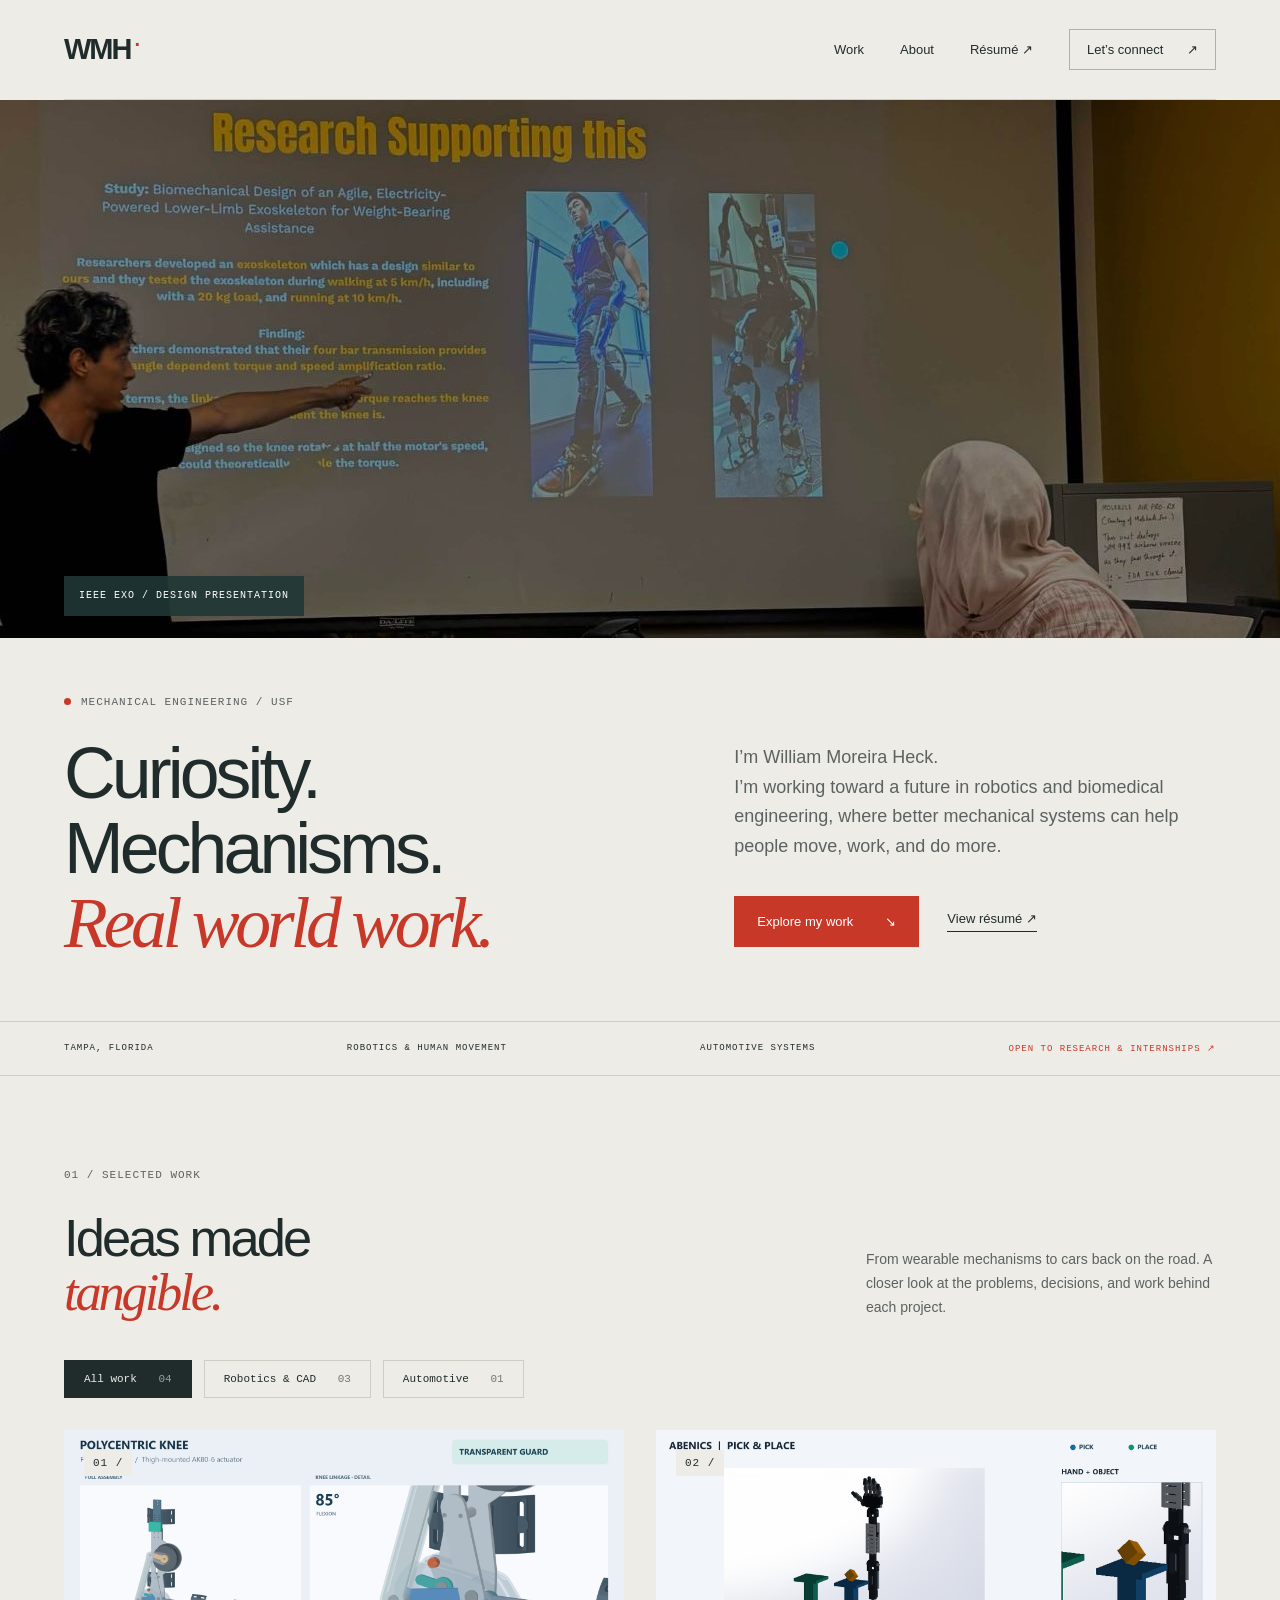
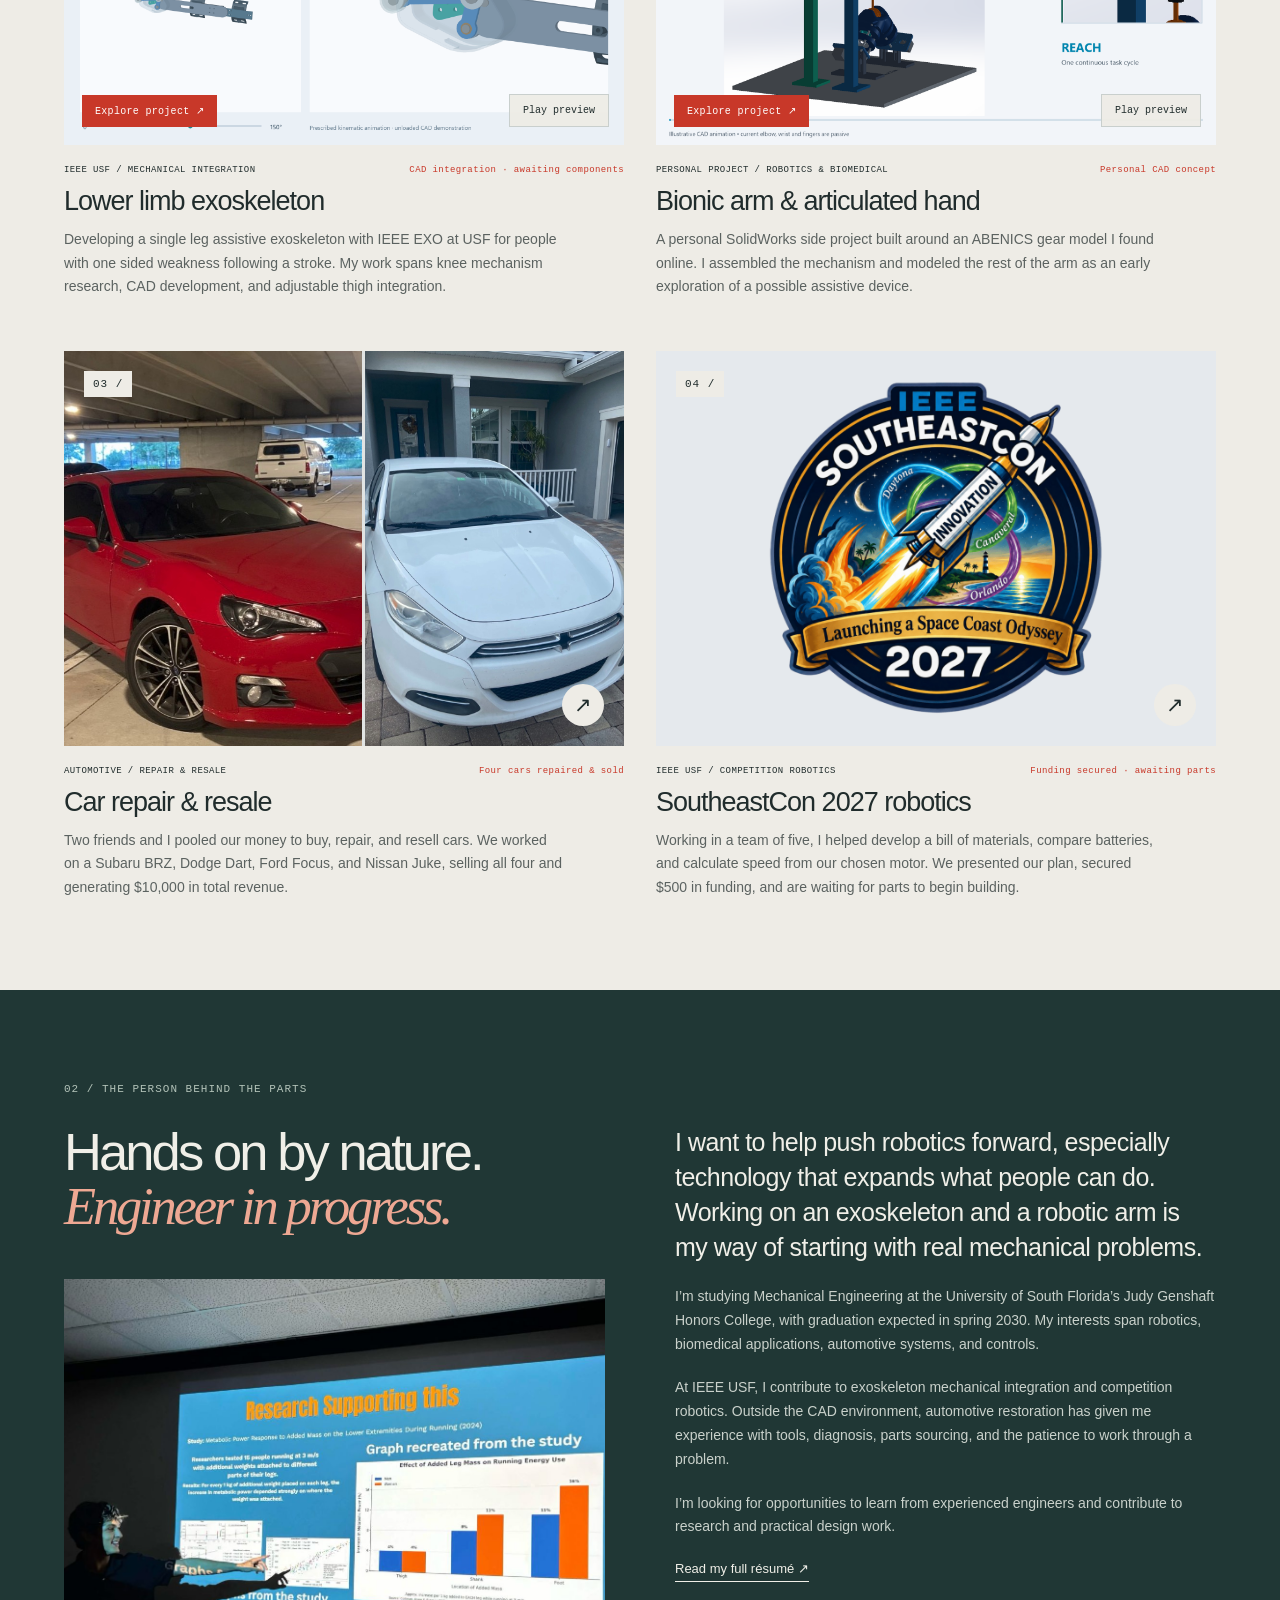
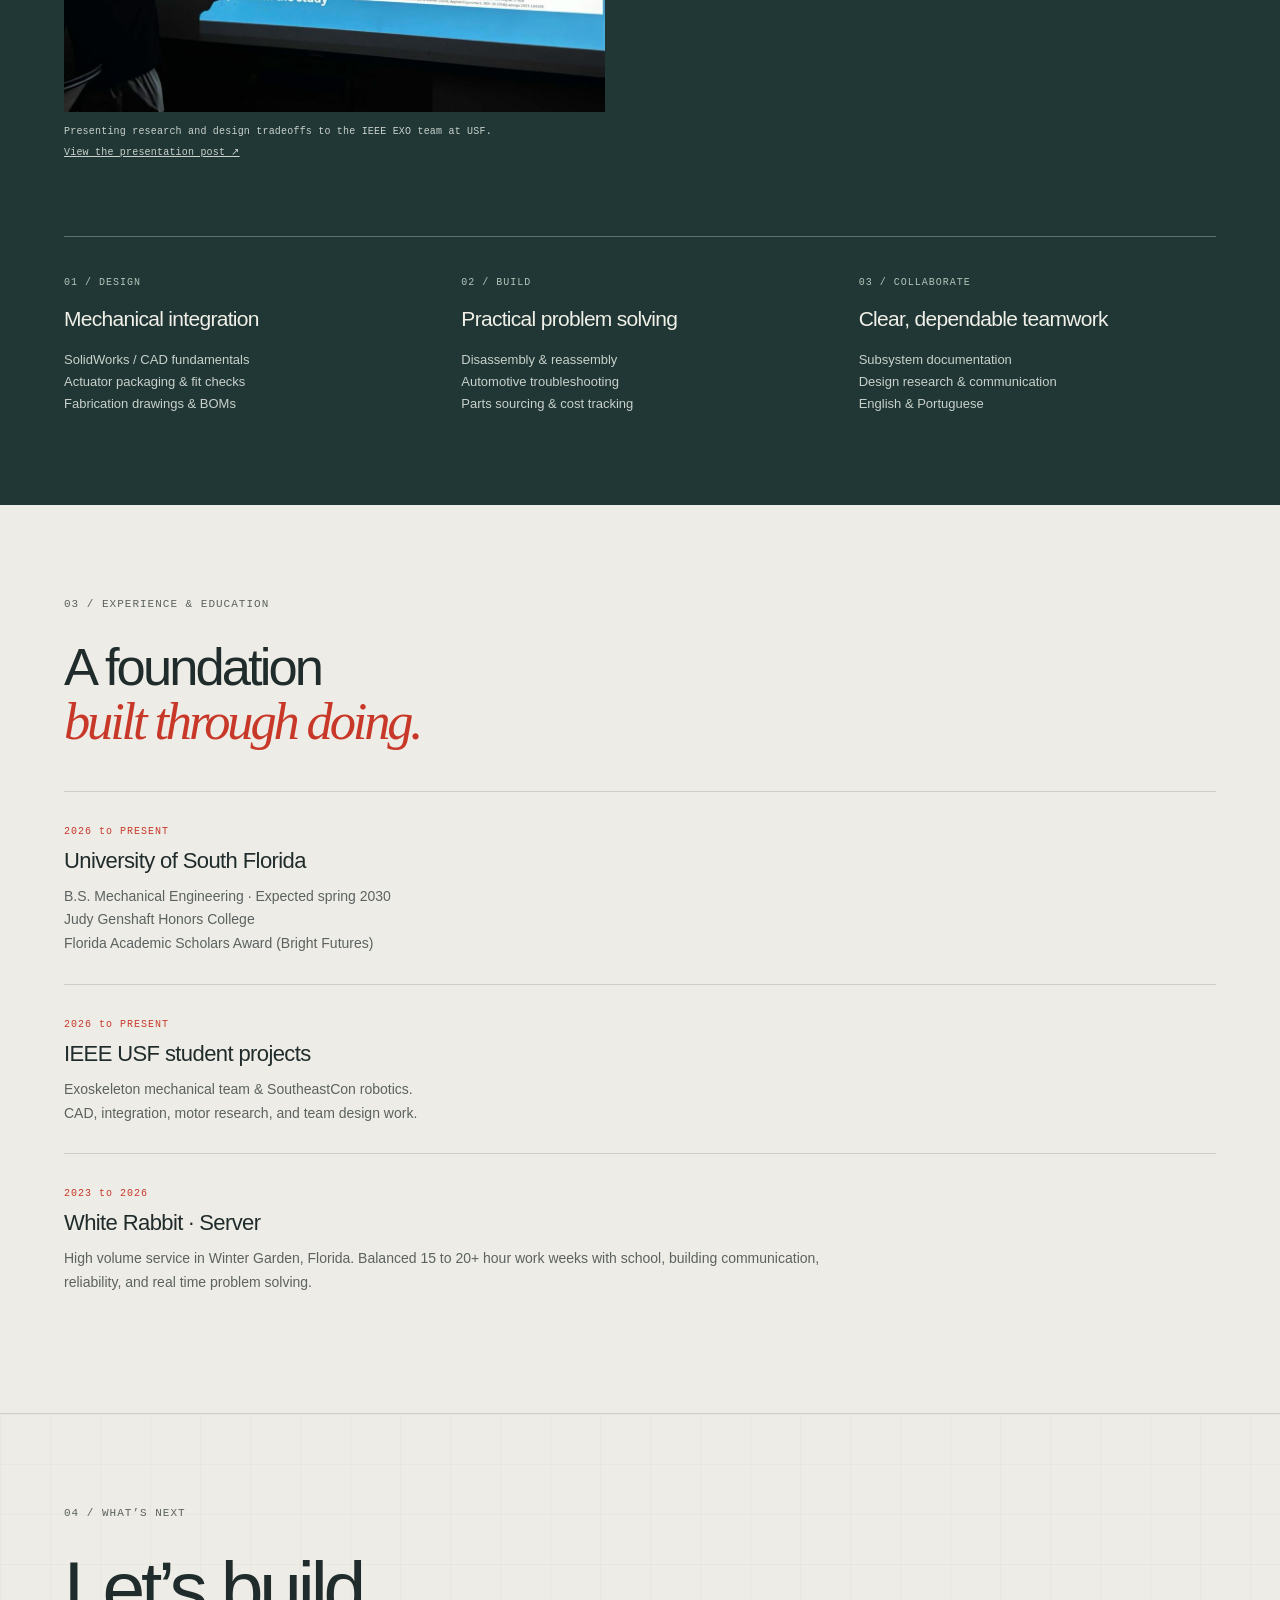
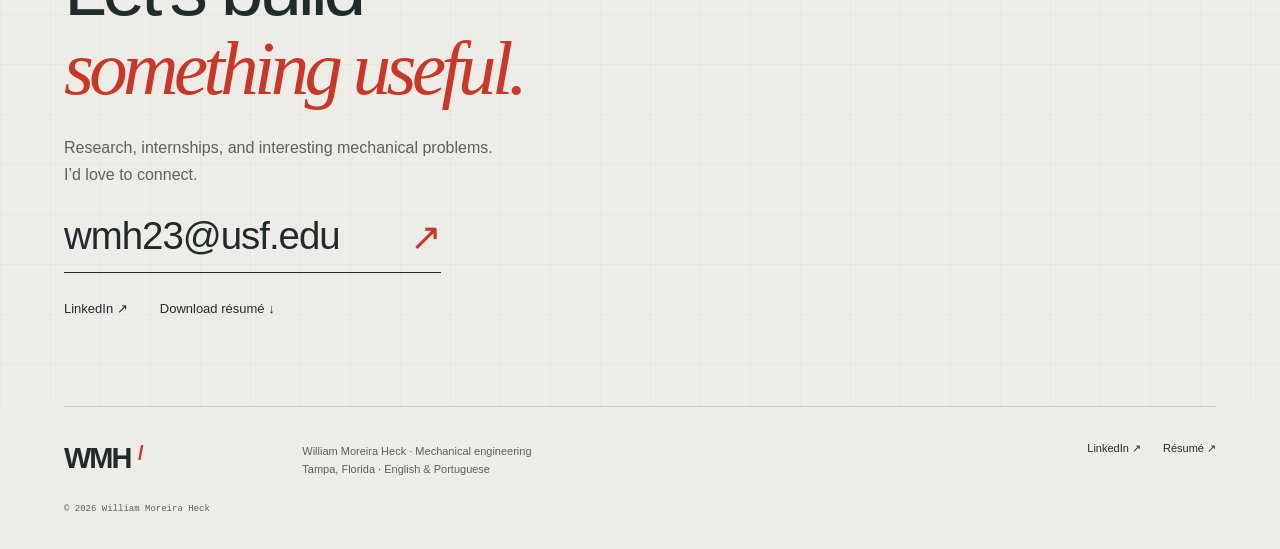
==== commit 49630fff: "Place experience and education entries below section title" ====
--- a/index.html
+++ b/index.html
@@ -1 +1 @@
-<!doctype html><html lang="en"><head><meta charset="utf-8"><meta name="viewport" content="width=device-width,initial-scale=1"><title>Mechanical engineering & project portfolio | William Moreira Heck</title><meta name="description" content="Mechanical engineering student at USF exploring robotics, human movement, and automotive systems. Explore William Moreira Heck’s projects, experience, and résumé."><meta name="theme-color" content="#eeece6"><meta property="og:title" content="Mechanical engineering & project portfolio | William Moreira Heck"><meta property="og:description" content="Mechanical engineering student at USF exploring robotics, human movement, and automotive systems. Explore William Moreira Heck’s projects, experience, and résumé."><link rel="icon" href="favicon.svg" type="image/svg+xml"><link rel="stylesheet" href="styles.css"><link rel="stylesheet" href="cad-20261111.css"><link rel="stylesheet" href="media-20261111-v2.css"><link rel="stylesheet" href="browse-20261111.css"><script src="script.js" defer></script><script src="cad-gallery-20261111-v2.js" defer></script><script src="browse-20261111-v2.js" defer></script><link rel="stylesheet" href="banner-20261111.css"><link rel="stylesheet" href="southeastcon-2027.css"></head><body><a class="skip" href="#main">Skip to content</a><header class="nav"><a class="brand" href="index.html" aria-label="William Moreira Heck home">WMH<span>·</span></a><nav aria-label="Main navigation"><a href="index.html#work">Work</a><a href="index.html#about">About</a><a href="resume.pdf" target="_blank" rel="noopener">Résumé ↗</a><a class="nav-contact" href="mailto:wmh23@usf.edu">Let’s connect <span>↗</span></a></nav></header><main id="main"><figure class="hero-banner"><img src="william-presenting-research.jpg" alt="William presenting his exoskeleton knee concept at an IEEE EXO team discussion" width="1280" height="980" fetchpriority="high"><figcaption>IEEE EXO / DESIGN PRESENTATION</figcaption></figure><section class="hero"><div class="hero-copy"><p class="eyebrow"><span class="signal"></span> MECHANICAL ENGINEERING / USF</p><h1>Curiosity.<br>Mechanisms.<br><em>Real world work.</em></h1><p class="hero-intro">I’m William Moreira Heck.<br>I’m working toward a future in robotics and biomedical engineering, where better mechanical systems can help people move, work, and do more.</p><div class="actions"><a class="button" href="#work">Explore my work <span>↘</span></a><a class="text-link" href="resume.pdf" target="_blank" rel="noopener">View résumé ↗</a></div></div></section><div class="intro-strip"><span>TAMPA, FLORIDA</span><span>ROBOTICS & HUMAN MOVEMENT</span><span>AUTOMOTIVE SYSTEMS</span><a href="#contact">OPEN TO RESEARCH & INTERNSHIPS ↗</a></div><section id="work" class="work section"><div class="section-top"><div><p class="eyebrow">01 / SELECTED WORK</p><h2>Ideas made<br><em>tangible.</em></h2></div><p>From wearable mechanisms to cars back on the road. A closer look at the problems, decisions, and work behind each project.</p></div><div class="filters" role="group" aria-label="Filter projects"><button class="active" aria-pressed="true" data-filter="all">All work <span>04</span></button><button aria-pressed="false" data-filter="robotics">Robotics & CAD <span>03</span></button><button aria-pressed="false" data-filter="automotive">Automotive <span>01</span></button></div><p class="sr-only" id="filter-status" aria-live="polite"></p><div class="project-grid"><article class="project" data-category="robotics"><div class="project-preview"><a class="project-visual exoskeleton" href="exoskeleton.html#motion-videos" aria-label="Explore Lower limb exoskeleton"><video data-scroll-video muted loop playsinline preload="none" poster="knee-transparent-poster.png" aria-label="Lower limb exoskeleton motion preview"><source src="knee-transparent.mp4" type="video/mp4"></video><span class="project-number">01 /</span><span class="watch-motion">Explore project ↗</span><span class="round-arrow" aria-hidden="true">↗</span></a><button class="preview-toggle" type="button" aria-label="Play preview for Lower limb exoskeleton" aria-pressed="false">Play preview</button></div><div class="project-meta"><span>IEEE USF / MECHANICAL INTEGRATION</span><span>CAD integration · awaiting components</span></div><h3><a href="exoskeleton.html">Lower limb exoskeleton</a></h3><p>Developing a single leg assistive exoskeleton with IEEE EXO at USF for people with one sided weakness following a stroke. My work spans knee mechanism research, CAD development, and adjustable thigh integration.</p></article><article class="project" data-category="robotics"><div class="project-preview"><a class="project-visual bionic-arm" href="bionic-arm.html#motion-videos" aria-label="Explore Bionic arm & articulated hand"><video data-scroll-video muted data-loop-playlist="arm-pick-place.mp4|arm-showcase.mp4" playsinline preload="none" poster="arm-pick-place-poster.png" aria-label="Bionic arm & articulated hand motion preview"><source src="arm-pick-place.mp4" type="video/mp4"></video><span class="project-number">02 /</span><span class="watch-motion">Explore project ↗</span><span class="round-arrow" aria-hidden="true">↗</span></a><button class="preview-toggle" type="button" aria-label="Play preview for Bionic arm & articulated hand" aria-pressed="false">Play preview</button></div><div class="project-meta"><span>PERSONAL PROJECT / ROBOTICS & BIOMEDICAL</span><span>Personal CAD concept</span></div><h3><a href="bionic-arm.html">Bionic arm & articulated hand</a></h3><p>A personal SolidWorks side project built around an ABENICS gear model I found online. I assembled the mechanism and modeled the rest of the arm as an early exploration of a possible assistive device.</p></article><article class="project" data-category="automotive"><a class="project-visual automotive-restoration" href="automotive-restoration.html"><div class="car-pair"><img src="brz-after.jpg" alt="Restored red Subaru BRZ" loading="lazy"><img src="dart-after.jpg" alt="Repaired white Dodge Dart" loading="lazy"></div><span class="project-number">03 /</span><span class="round-arrow" aria-hidden="true">↗</span></a><div class="project-meta"><span>AUTOMOTIVE / REPAIR & RESALE</span><span>Four cars repaired & sold</span></div><h3><a href="automotive-restoration.html">Car repair & resale</a></h3><p>Two friends and I pooled our money to buy, repair, and resell cars. We worked on a Subaru BRZ, Dodge Dart, Ford Focus, and Nissan Juke, selling all four and generating $10,000 in total revenue.</p></article><article class="project" data-category="robotics"><a class="project-visual southeastcon" href="southeastcon.html"><img src="southeastcon-2027-logo.png" alt="Official IEEE SoutheastCon 2027 logo" loading="lazy" width="1200" height="900"><span class="project-number">04 /</span><span class="round-arrow" aria-hidden="true">↗</span></a><div class="project-meta"><span>IEEE USF / COMPETITION ROBOTICS</span><span>Funding secured · awaiting parts</span></div><h3><a href="southeastcon.html">SoutheastCon 2027 robotics</a></h3><p>Working in a team of five, I helped develop a bill of materials, compare batteries, and calculate speed from our chosen motor. We presented our plan, secured $500 in funding, and are waiting for parts to begin building.</p></article></div></section><section class="about section" id="about"><div><p class="eyebrow">02 / THE PERSON BEHIND THE PARTS</p><h2>Hands on by nature.<br><em>Engineer in progress.</em></h2></div><figure class="presenting-photo"><a href="william-presenting-analysis.jpg" data-image-viewer><img src="william-presenting-analysis.jpg" alt="William presenting research on exoskeleton design to the IEEE EXO team at USF" width="1280" height="896" loading="lazy"></a><figcaption>Presenting research and design tradeoffs to the IEEE EXO team at USF. <a href="https://www.linkedin.com/feed/update/urn:li:activity:7521737872345878528/" target="_blank" rel="noopener">View the presentation post ↗</a></figcaption></figure><div class="about-copy"><p class="large-copy">I want to help push robotics forward, especially technology that expands what people can do. Working on an exoskeleton and a robotic arm is my way of starting with real mechanical problems.</p><p>I’m studying Mechanical Engineering at the University of South Florida’s Judy Genshaft Honors College, with graduation expected in spring 2030. My interests span robotics, biomedical applications, automotive systems, and controls.</p><p>At IEEE USF, I contribute to exoskeleton mechanical integration and competition robotics. Outside the CAD environment, automotive restoration has given me experience with tools, diagnosis, parts sourcing, and the patience to work through a problem.</p><p>I’m looking for opportunities to learn from experienced engineers and contribute to research and practical design work.</p><a class="text-link" href="resume.pdf" target="_blank" rel="noopener">Read my full résumé ↗</a></div><div class="skills"><div><span class="mono">01 / DESIGN</span><h3>Mechanical integration</h3><p>SolidWorks / CAD fundamentals<br>Actuator packaging & fit checks<br>Fabrication drawings & BOMs</p></div><div><span class="mono">02 / BUILD</span><h3>Practical problem solving</h3><p>Disassembly & reassembly<br>Automotive troubleshooting<br>Parts sourcing & cost tracking</p></div><div><span class="mono">03 / COLLABORATE</span><h3>Clear, dependable teamwork</h3><p>Subsystem documentation<br>Design research & communication<br>English & Portuguese</p></div></div></section><section class="experience section"><div><p class="eyebrow">03 / EXPERIENCE & EDUCATION</p><h2>A foundation<br><em>built through doing.</em></h2></div><div class="timeline"><article><span class="mono">2026 to PRESENT</span><h3>University of South Florida</h3><p>B.S. Mechanical Engineering · Expected spring 2030<br>Judy Genshaft Honors College<br>Florida Academic Scholars Award (Bright Futures)</p></article><article><span class="mono">2026 to PRESENT</span><h3>IEEE USF student projects</h3><p>Exoskeleton mechanical team & SoutheastCon robotics.<br>CAD, integration, motor research, and team design work.</p></article><article><span class="mono">2023 to 2026</span><h3>White Rabbit · Server</h3><p>High volume service in Winter Garden, Florida. Balanced 15 to 20+ hour work weeks with school, building communication, reliability, and real time problem solving.</p></article></div></section><section class="contact section" id="contact"><p class="eyebrow">04 / WHAT’S NEXT</p><h2>Let’s build<br><em>something useful.</em></h2><p>Research, internships, and interesting mechanical problems.<br>I’d love to connect.</p><a class="email-link" href="mailto:wmh23@usf.edu">wmh23@usf.edu <span>↗</span></a><div class="contact-links"><a href="https://www.linkedin.com/in/william-moreira-heck-858473378/?locale=en-US" target="_blank" rel="noopener">LinkedIn ↗</a><a href="resume.pdf" download>Download résumé ↓</a></div></section></main><footer><a class="brand" href="index.html">WMH<span> / </span></a><p>William Moreira Heck · Mechanical engineering<br>Tampa, Florida · English & Portuguese</p><div><a href="https://www.linkedin.com/in/william-moreira-heck-858473378/?locale=en-US" target="_blank" rel="noopener">LinkedIn ↗</a><a href="resume.pdf" target="_blank" rel="noopener">Résumé ↗</a></div><small>© 2026 William Moreira Heck</small></footer></body></html>+<!doctype html><html lang="en"><head><meta charset="utf-8"><meta name="viewport" content="width=device-width,initial-scale=1"><title>Mechanical engineering & project portfolio | William Moreira Heck</title><meta name="description" content="Mechanical engineering student at USF exploring robotics, human movement, and automotive systems. Explore William Moreira Heck’s projects, experience, and résumé."><meta name="theme-color" content="#eeece6"><meta property="og:title" content="Mechanical engineering & project portfolio | William Moreira Heck"><meta property="og:description" content="Mechanical engineering student at USF exploring robotics, human movement, and automotive systems. Explore William Moreira Heck’s projects, experience, and résumé."><link rel="icon" href="favicon.svg" type="image/svg+xml"><link rel="stylesheet" href="styles.css"><link rel="stylesheet" href="cad-20261111.css"><link rel="stylesheet" href="media-20261111-v2.css"><link rel="stylesheet" href="browse-20261111.css"><script src="script.js" defer></script><script src="cad-gallery-20261111-v2.js" defer></script><script src="browse-20261111-v2.js" defer></script><link rel="stylesheet" href="banner-20261111.css"><link rel="stylesheet" href="southeastcon-2027.css"><link rel="stylesheet" href="experience-20261111.css"></head><body><a class="skip" href="#main">Skip to content</a><header class="nav"><a class="brand" href="index.html" aria-label="William Moreira Heck home">WMH<span>·</span></a><nav aria-label="Main navigation"><a href="index.html#work">Work</a><a href="index.html#about">About</a><a href="resume.pdf" target="_blank" rel="noopener">Résumé ↗</a><a class="nav-contact" href="mailto:wmh23@usf.edu">Let’s connect <span>↗</span></a></nav></header><main id="main"><figure class="hero-banner"><img src="william-presenting-research.jpg" alt="William presenting his exoskeleton knee concept at an IEEE EXO team discussion" width="1280" height="980" fetchpriority="high"><figcaption>IEEE EXO / DESIGN PRESENTATION</figcaption></figure><section class="hero"><div class="hero-copy"><p class="eyebrow"><span class="signal"></span> MECHANICAL ENGINEERING / USF</p><h1>Curiosity.<br>Mechanisms.<br><em>Real world work.</em></h1><p class="hero-intro">I’m William Moreira Heck.<br>I’m working toward a future in robotics and biomedical engineering, where better mechanical systems can help people move, work, and do more.</p><div class="actions"><a class="button" href="#work">Explore my work <span>↘</span></a><a class="text-link" href="resume.pdf" target="_blank" rel="noopener">View résumé ↗</a></div></div></section><div class="intro-strip"><span>TAMPA, FLORIDA</span><span>ROBOTICS & HUMAN MOVEMENT</span><span>AUTOMOTIVE SYSTEMS</span><a href="#contact">OPEN TO RESEARCH & INTERNSHIPS ↗</a></div><section id="work" class="work section"><div class="section-top"><div><p class="eyebrow">01 / SELECTED WORK</p><h2>Ideas made<br><em>tangible.</em></h2></div><p>From wearable mechanisms to cars back on the road. A closer look at the problems, decisions, and work behind each project.</p></div><div class="filters" role="group" aria-label="Filter projects"><button class="active" aria-pressed="true" data-filter="all">All work <span>04</span></button><button aria-pressed="false" data-filter="robotics">Robotics & CAD <span>03</span></button><button aria-pressed="false" data-filter="automotive">Automotive <span>01</span></button></div><p class="sr-only" id="filter-status" aria-live="polite"></p><div class="project-grid"><article class="project" data-category="robotics"><div class="project-preview"><a class="project-visual exoskeleton" href="exoskeleton.html#motion-videos" aria-label="Explore Lower limb exoskeleton"><video data-scroll-video muted loop playsinline preload="none" poster="knee-transparent-poster.png" aria-label="Lower limb exoskeleton motion preview"><source src="knee-transparent.mp4" type="video/mp4"></video><span class="project-number">01 /</span><span class="watch-motion">Explore project ↗</span><span class="round-arrow" aria-hidden="true">↗</span></a><button class="preview-toggle" type="button" aria-label="Play preview for Lower limb exoskeleton" aria-pressed="false">Play preview</button></div><div class="project-meta"><span>IEEE USF / MECHANICAL INTEGRATION</span><span>CAD integration · awaiting components</span></div><h3><a href="exoskeleton.html">Lower limb exoskeleton</a></h3><p>Developing a single leg assistive exoskeleton with IEEE EXO at USF for people with one sided weakness following a stroke. My work spans knee mechanism research, CAD development, and adjustable thigh integration.</p></article><article class="project" data-category="robotics"><div class="project-preview"><a class="project-visual bionic-arm" href="bionic-arm.html#motion-videos" aria-label="Explore Bionic arm & articulated hand"><video data-scroll-video muted data-loop-playlist="arm-pick-place.mp4|arm-showcase.mp4" playsinline preload="none" poster="arm-pick-place-poster.png" aria-label="Bionic arm & articulated hand motion preview"><source src="arm-pick-place.mp4" type="video/mp4"></video><span class="project-number">02 /</span><span class="watch-motion">Explore project ↗</span><span class="round-arrow" aria-hidden="true">↗</span></a><button class="preview-toggle" type="button" aria-label="Play preview for Bionic arm & articulated hand" aria-pressed="false">Play preview</button></div><div class="project-meta"><span>PERSONAL PROJECT / ROBOTICS & BIOMEDICAL</span><span>Personal CAD concept</span></div><h3><a href="bionic-arm.html">Bionic arm & articulated hand</a></h3><p>A personal SolidWorks side project built around an ABENICS gear model I found online. I assembled the mechanism and modeled the rest of the arm as an early exploration of a possible assistive device.</p></article><article class="project" data-category="automotive"><a class="project-visual automotive-restoration" href="automotive-restoration.html"><div class="car-pair"><img src="brz-after.jpg" alt="Restored red Subaru BRZ" loading="lazy"><img src="dart-after.jpg" alt="Repaired white Dodge Dart" loading="lazy"></div><span class="project-number">03 /</span><span class="round-arrow" aria-hidden="true">↗</span></a><div class="project-meta"><span>AUTOMOTIVE / REPAIR & RESALE</span><span>Four cars repaired & sold</span></div><h3><a href="automotive-restoration.html">Car repair & resale</a></h3><p>Two friends and I pooled our money to buy, repair, and resell cars. We worked on a Subaru BRZ, Dodge Dart, Ford Focus, and Nissan Juke, selling all four and generating $10,000 in total revenue.</p></article><article class="project" data-category="robotics"><a class="project-visual southeastcon" href="southeastcon.html"><img src="southeastcon-2027-logo.png" alt="Official IEEE SoutheastCon 2027 logo" loading="lazy" width="1200" height="900"><span class="project-number">04 /</span><span class="round-arrow" aria-hidden="true">↗</span></a><div class="project-meta"><span>IEEE USF / COMPETITION ROBOTICS</span><span>Funding secured · awaiting parts</span></div><h3><a href="southeastcon.html">SoutheastCon 2027 robotics</a></h3><p>Working in a team of five, I helped develop a bill of materials, compare batteries, and calculate speed from our chosen motor. We presented our plan, secured $500 in funding, and are waiting for parts to begin building.</p></article></div></section><section class="about section" id="about"><div><p class="eyebrow">02 / THE PERSON BEHIND THE PARTS</p><h2>Hands on by nature.<br><em>Engineer in progress.</em></h2></div><figure class="presenting-photo"><a href="william-presenting-analysis.jpg" data-image-viewer><img src="william-presenting-analysis.jpg" alt="William presenting research on exoskeleton design to the IEEE EXO team at USF" width="1280" height="896" loading="lazy"></a><figcaption>Presenting research and design tradeoffs to the IEEE EXO team at USF. <a href="https://www.linkedin.com/feed/update/urn:li:activity:7521737872345878528/" target="_blank" rel="noopener">View the presentation post ↗</a></figcaption></figure><div class="about-copy"><p class="large-copy">I want to help push robotics forward, especially technology that expands what people can do. Working on an exoskeleton and a robotic arm is my way of starting with real mechanical problems.</p><p>I’m studying Mechanical Engineering at the University of South Florida’s Judy Genshaft Honors College, with graduation expected in spring 2030. My interests span robotics, biomedical applications, automotive systems, and controls.</p><p>At IEEE USF, I contribute to exoskeleton mechanical integration and competition robotics. Outside the CAD environment, automotive restoration has given me experience with tools, diagnosis, parts sourcing, and the patience to work through a problem.</p><p>I’m looking for opportunities to learn from experienced engineers and contribute to research and practical design work.</p><a class="text-link" href="resume.pdf" target="_blank" rel="noopener">Read my full résumé ↗</a></div><div class="skills"><div><span class="mono">01 / DESIGN</span><h3>Mechanical integration</h3><p>SolidWorks / CAD fundamentals<br>Actuator packaging & fit checks<br>Fabrication drawings & BOMs</p></div><div><span class="mono">02 / BUILD</span><h3>Practical problem solving</h3><p>Disassembly & reassembly<br>Automotive troubleshooting<br>Parts sourcing & cost tracking</p></div><div><span class="mono">03 / COLLABORATE</span><h3>Clear, dependable teamwork</h3><p>Subsystem documentation<br>Design research & communication<br>English & Portuguese</p></div></div></section><section class="experience section"><div><p class="eyebrow">03 / EXPERIENCE & EDUCATION</p><h2>A foundation<br><em>built through doing.</em></h2></div><div class="timeline"><article><span class="mono">2026 to PRESENT</span><h3>University of South Florida</h3><p>B.S. Mechanical Engineering · Expected spring 2030<br>Judy Genshaft Honors College<br>Florida Academic Scholars Award (Bright Futures)</p></article><article><span class="mono">2026 to PRESENT</span><h3>IEEE USF student projects</h3><p>Exoskeleton mechanical team & SoutheastCon robotics.<br>CAD, integration, motor research, and team design work.</p></article><article><span class="mono">2023 to 2026</span><h3>White Rabbit · Server</h3><p>High volume service in Winter Garden, Florida. Balanced 15 to 20+ hour work weeks with school, building communication, reliability, and real time problem solving.</p></article></div></section><section class="contact section" id="contact"><p class="eyebrow">04 / WHAT’S NEXT</p><h2>Let’s build<br><em>something useful.</em></h2><p>Research, internships, and interesting mechanical problems.<br>I’d love to connect.</p><a class="email-link" href="mailto:wmh23@usf.edu">wmh23@usf.edu <span>↗</span></a><div class="contact-links"><a href="https://www.linkedin.com/in/william-moreira-heck-858473378/?locale=en-US" target="_blank" rel="noopener">LinkedIn ↗</a><a href="resume.pdf" download>Download résumé ↓</a></div></section></main><footer><a class="brand" href="index.html">WMH<span> / </span></a><p>William Moreira Heck · Mechanical engineering<br>Tampa, Florida · English & Portuguese</p><div><a href="https://www.linkedin.com/in/william-moreira-heck-858473378/?locale=en-US" target="_blank" rel="noopener">LinkedIn ↗</a><a href="resume.pdf" target="_blank" rel="noopener">Résumé ↗</a></div><small>© 2026 William Moreira Heck</small></footer></body></html>
--- a/experience-20261111.css
+++ b/experience-20261111.css
@@ -0,0 +1,5 @@
+.experience{display:block}
+.experience .timeline{margin-top:42px}
+.experience .timeline article{padding:28px 0}
+.experience .timeline p{max-width:800px}
+@media(max-width:620px){.experience .timeline{margin-top:30px}.experience .timeline article{padding:24px 0}}
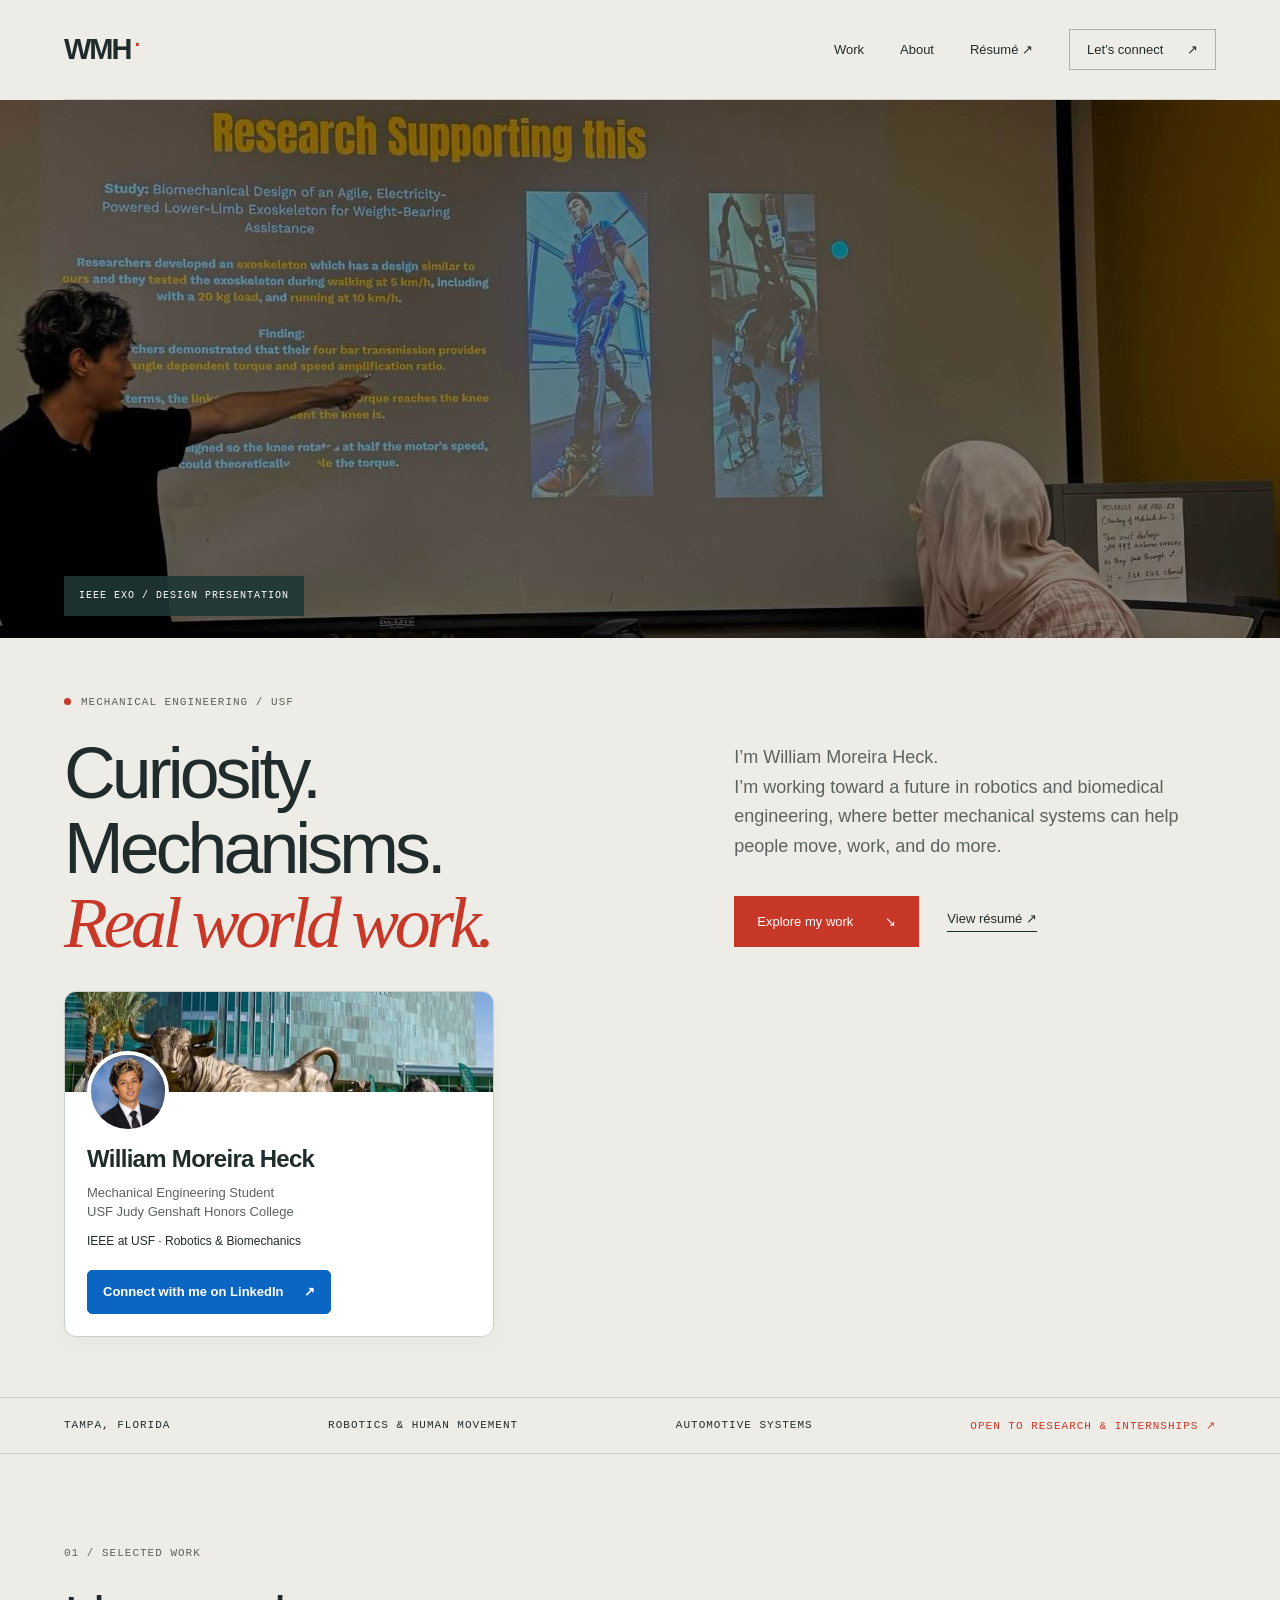
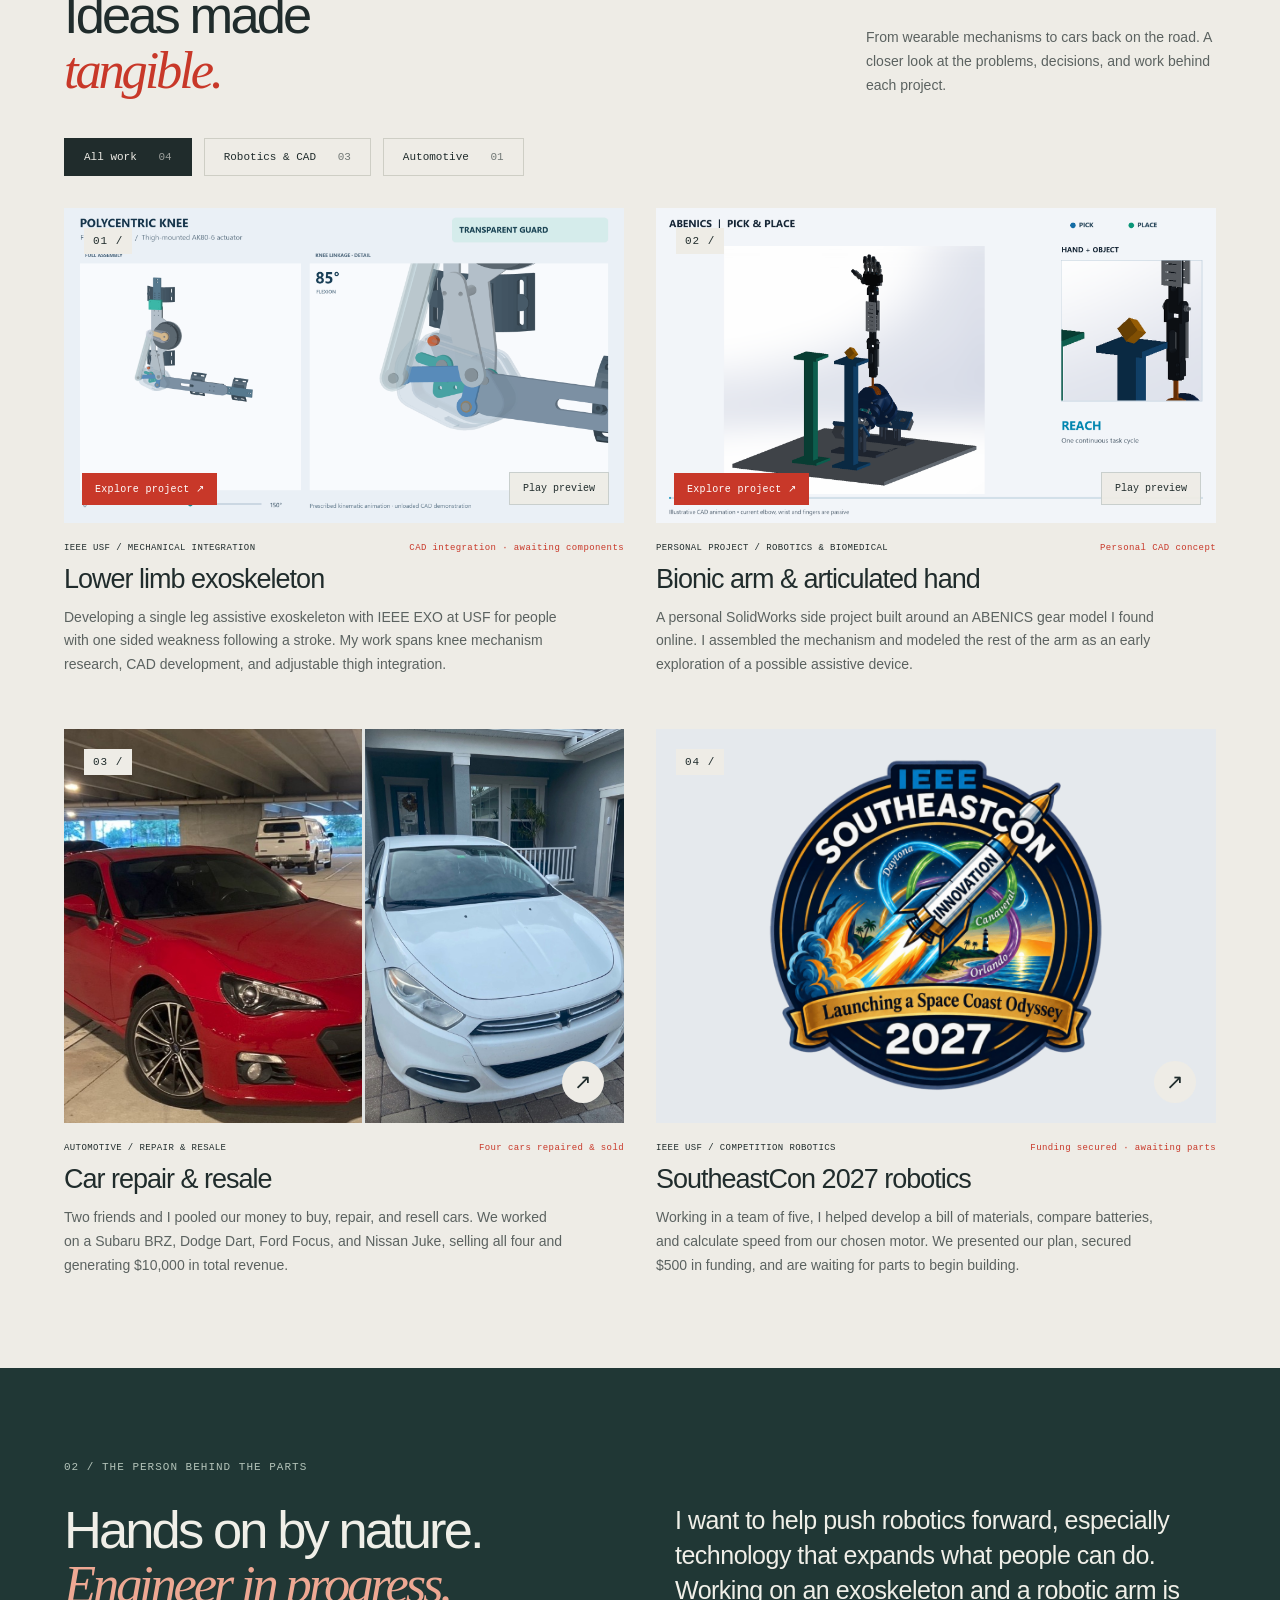
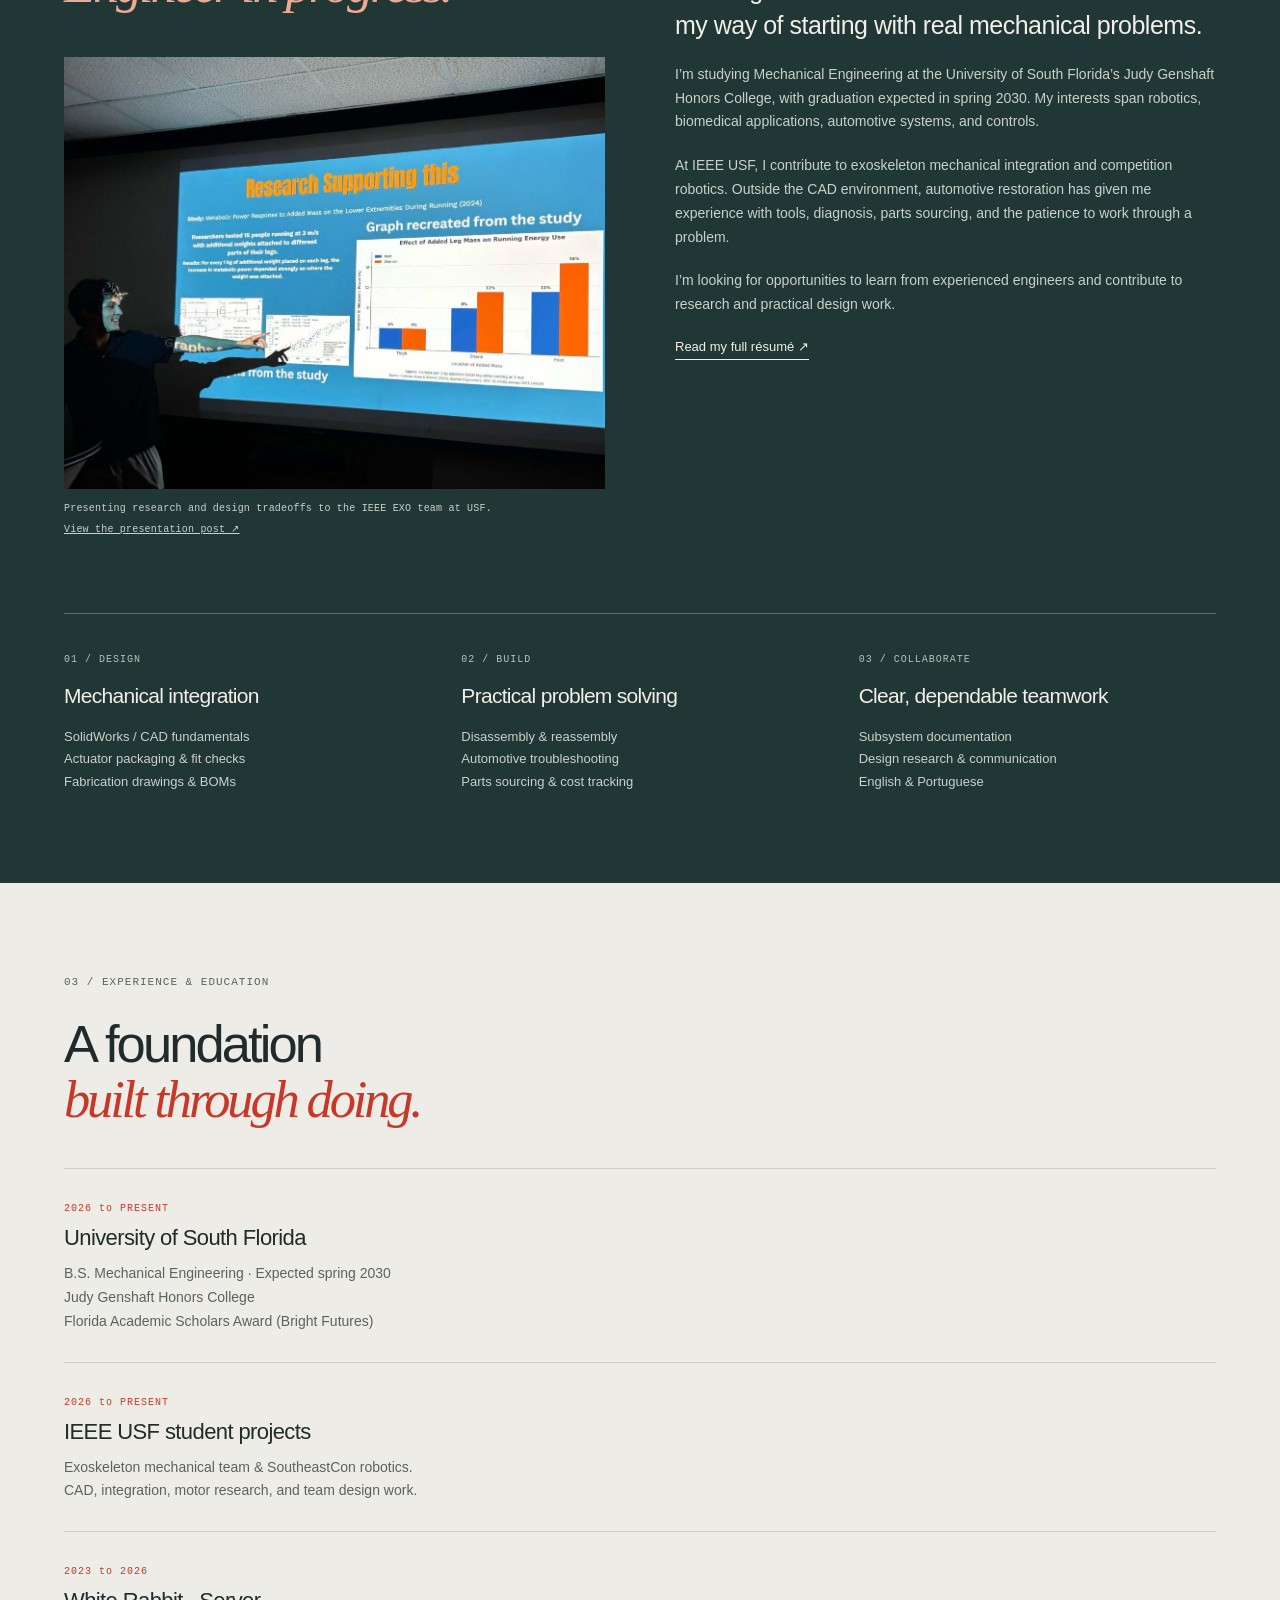
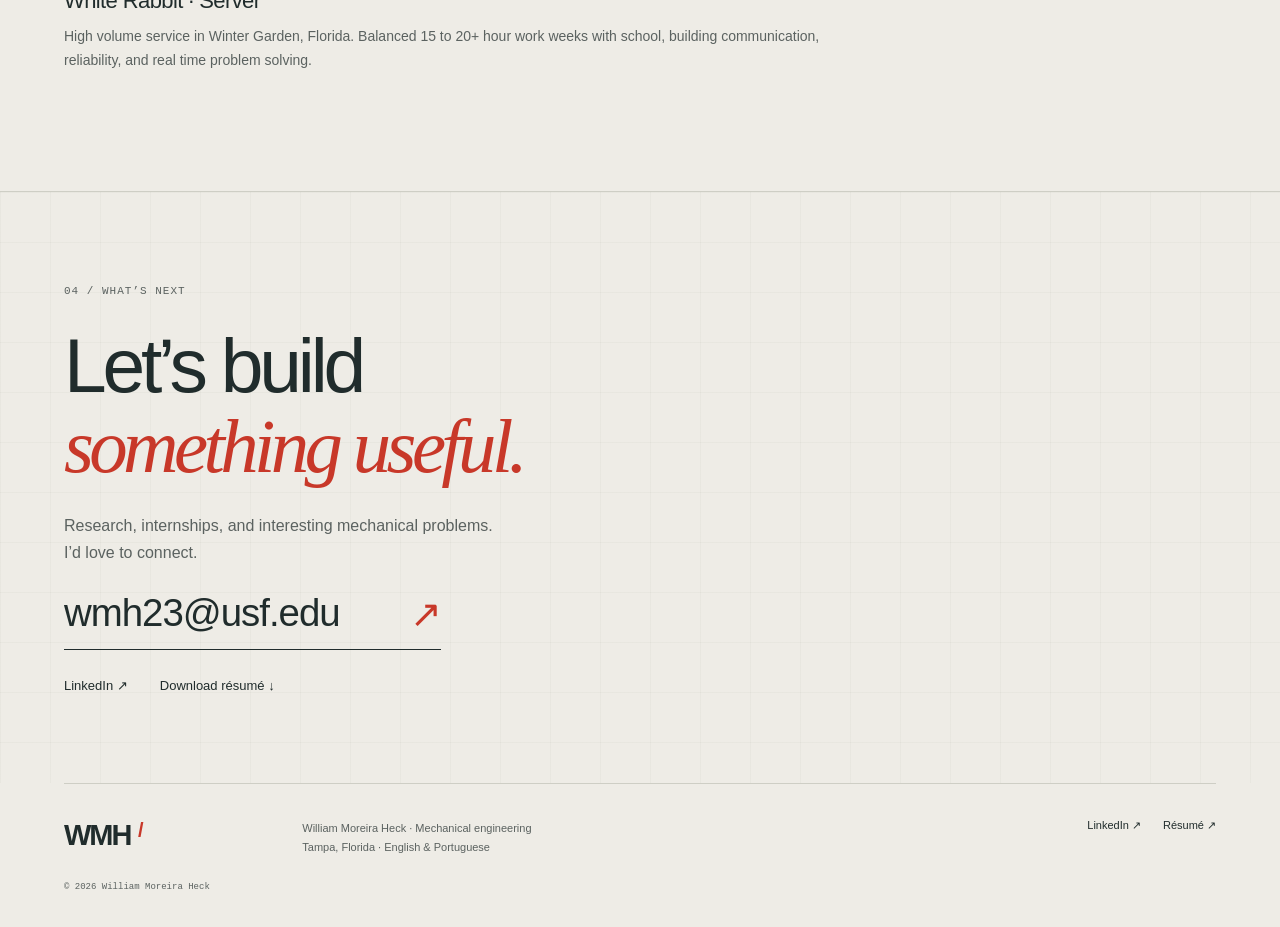
==== commit fdb62af2: "Add LinkedIn profile card below headline and enlarge intro strip text" ====
--- a/index.html
+++ b/index.html
@@ -1 +1 @@
-<!doctype html><html lang="en"><head><meta charset="utf-8"><meta name="viewport" content="width=device-width,initial-scale=1"><title>Mechanical engineering & project portfolio | William Moreira Heck</title><meta name="description" content="Mechanical engineering student at USF exploring robotics, human movement, and automotive systems. Explore William Moreira Heck’s projects, experience, and résumé."><meta name="theme-color" content="#eeece6"><meta property="og:title" content="Mechanical engineering & project portfolio | William Moreira Heck"><meta property="og:description" content="Mechanical engineering student at USF exploring robotics, human movement, and automotive systems. Explore William Moreira Heck’s projects, experience, and résumé."><link rel="icon" href="favicon.svg" type="image/svg+xml"><link rel="stylesheet" href="styles.css"><link rel="stylesheet" href="cad-20261111.css"><link rel="stylesheet" href="media-20261111-v2.css"><link rel="stylesheet" href="browse-20261111.css"><script src="script.js" defer></script><script src="cad-gallery-20261111-v2.js" defer></script><script src="browse-20261111-v2.js" defer></script><link rel="stylesheet" href="banner-20261111.css"><link rel="stylesheet" href="southeastcon-2027.css"><link rel="stylesheet" href="experience-20261111.css"></head><body><a class="skip" href="#main">Skip to content</a><header class="nav"><a class="brand" href="index.html" aria-label="William Moreira Heck home">WMH<span>·</span></a><nav aria-label="Main navigation"><a href="index.html#work">Work</a><a href="index.html#about">About</a><a href="resume.pdf" target="_blank" rel="noopener">Résumé ↗</a><a class="nav-contact" href="mailto:wmh23@usf.edu">Let’s connect <span>↗</span></a></nav></header><main id="main"><figure class="hero-banner"><img src="william-presenting-research.jpg" alt="William presenting his exoskeleton knee concept at an IEEE EXO team discussion" width="1280" height="980" fetchpriority="high"><figcaption>IEEE EXO / DESIGN PRESENTATION</figcaption></figure><section class="hero"><div class="hero-copy"><p class="eyebrow"><span class="signal"></span> MECHANICAL ENGINEERING / USF</p><h1>Curiosity.<br>Mechanisms.<br><em>Real world work.</em></h1><p class="hero-intro">I’m William Moreira Heck.<br>I’m working toward a future in robotics and biomedical engineering, where better mechanical systems can help people move, work, and do more.</p><div class="actions"><a class="button" href="#work">Explore my work <span>↘</span></a><a class="text-link" href="resume.pdf" target="_blank" rel="noopener">View résumé ↗</a></div></div></section><div class="intro-strip"><span>TAMPA, FLORIDA</span><span>ROBOTICS & HUMAN MOVEMENT</span><span>AUTOMOTIVE SYSTEMS</span><a href="#contact">OPEN TO RESEARCH & INTERNSHIPS ↗</a></div><section id="work" class="work section"><div class="section-top"><div><p class="eyebrow">01 / SELECTED WORK</p><h2>Ideas made<br><em>tangible.</em></h2></div><p>From wearable mechanisms to cars back on the road. A closer look at the problems, decisions, and work behind each project.</p></div><div class="filters" role="group" aria-label="Filter projects"><button class="active" aria-pressed="true" data-filter="all">All work <span>04</span></button><button aria-pressed="false" data-filter="robotics">Robotics & CAD <span>03</span></button><button aria-pressed="false" data-filter="automotive">Automotive <span>01</span></button></div><p class="sr-only" id="filter-status" aria-live="polite"></p><div class="project-grid"><article class="project" data-category="robotics"><div class="project-preview"><a class="project-visual exoskeleton" href="exoskeleton.html#motion-videos" aria-label="Explore Lower limb exoskeleton"><video data-scroll-video muted loop playsinline preload="none" poster="knee-transparent-poster.png" aria-label="Lower limb exoskeleton motion preview"><source src="knee-transparent.mp4" type="video/mp4"></video><span class="project-number">01 /</span><span class="watch-motion">Explore project ↗</span><span class="round-arrow" aria-hidden="true">↗</span></a><button class="preview-toggle" type="button" aria-label="Play preview for Lower limb exoskeleton" aria-pressed="false">Play preview</button></div><div class="project-meta"><span>IEEE USF / MECHANICAL INTEGRATION</span><span>CAD integration · awaiting components</span></div><h3><a href="exoskeleton.html">Lower limb exoskeleton</a></h3><p>Developing a single leg assistive exoskeleton with IEEE EXO at USF for people with one sided weakness following a stroke. My work spans knee mechanism research, CAD development, and adjustable thigh integration.</p></article><article class="project" data-category="robotics"><div class="project-preview"><a class="project-visual bionic-arm" href="bionic-arm.html#motion-videos" aria-label="Explore Bionic arm & articulated hand"><video data-scroll-video muted data-loop-playlist="arm-pick-place.mp4|arm-showcase.mp4" playsinline preload="none" poster="arm-pick-place-poster.png" aria-label="Bionic arm & articulated hand motion preview"><source src="arm-pick-place.mp4" type="video/mp4"></video><span class="project-number">02 /</span><span class="watch-motion">Explore project ↗</span><span class="round-arrow" aria-hidden="true">↗</span></a><button class="preview-toggle" type="button" aria-label="Play preview for Bionic arm & articulated hand" aria-pressed="false">Play preview</button></div><div class="project-meta"><span>PERSONAL PROJECT / ROBOTICS & BIOMEDICAL</span><span>Personal CAD concept</span></div><h3><a href="bionic-arm.html">Bionic arm & articulated hand</a></h3><p>A personal SolidWorks side project built around an ABENICS gear model I found online. I assembled the mechanism and modeled the rest of the arm as an early exploration of a possible assistive device.</p></article><article class="project" data-category="automotive"><a class="project-visual automotive-restoration" href="automotive-restoration.html"><div class="car-pair"><img src="brz-after.jpg" alt="Restored red Subaru BRZ" loading="lazy"><img src="dart-after.jpg" alt="Repaired white Dodge Dart" loading="lazy"></div><span class="project-number">03 /</span><span class="round-arrow" aria-hidden="true">↗</span></a><div class="project-meta"><span>AUTOMOTIVE / REPAIR & RESALE</span><span>Four cars repaired & sold</span></div><h3><a href="automotive-restoration.html">Car repair & resale</a></h3><p>Two friends and I pooled our money to buy, repair, and resell cars. We worked on a Subaru BRZ, Dodge Dart, Ford Focus, and Nissan Juke, selling all four and generating $10,000 in total revenue.</p></article><article class="project" data-category="robotics"><a class="project-visual southeastcon" href="southeastcon.html"><img src="southeastcon-2027-logo.png" alt="Official IEEE SoutheastCon 2027 logo" loading="lazy" width="1200" height="900"><span class="project-number">04 /</span><span class="round-arrow" aria-hidden="true">↗</span></a><div class="project-meta"><span>IEEE USF / COMPETITION ROBOTICS</span><span>Funding secured · awaiting parts</span></div><h3><a href="southeastcon.html">SoutheastCon 2027 robotics</a></h3><p>Working in a team of five, I helped develop a bill of materials, compare batteries, and calculate speed from our chosen motor. We presented our plan, secured $500 in funding, and are waiting for parts to begin building.</p></article></div></section><section class="about section" id="about"><div><p class="eyebrow">02 / THE PERSON BEHIND THE PARTS</p><h2>Hands on by nature.<br><em>Engineer in progress.</em></h2></div><figure class="presenting-photo"><a href="william-presenting-analysis.jpg" data-image-viewer><img src="william-presenting-analysis.jpg" alt="William presenting research on exoskeleton design to the IEEE EXO team at USF" width="1280" height="896" loading="lazy"></a><figcaption>Presenting research and design tradeoffs to the IEEE EXO team at USF. <a href="https://www.linkedin.com/feed/update/urn:li:activity:7521737872345878528/" target="_blank" rel="noopener">View the presentation post ↗</a></figcaption></figure><div class="about-copy"><p class="large-copy">I want to help push robotics forward, especially technology that expands what people can do. Working on an exoskeleton and a robotic arm is my way of starting with real mechanical problems.</p><p>I’m studying Mechanical Engineering at the University of South Florida’s Judy Genshaft Honors College, with graduation expected in spring 2030. My interests span robotics, biomedical applications, automotive systems, and controls.</p><p>At IEEE USF, I contribute to exoskeleton mechanical integration and competition robotics. Outside the CAD environment, automotive restoration has given me experience with tools, diagnosis, parts sourcing, and the patience to work through a problem.</p><p>I’m looking for opportunities to learn from experienced engineers and contribute to research and practical design work.</p><a class="text-link" href="resume.pdf" target="_blank" rel="noopener">Read my full résumé ↗</a></div><div class="skills"><div><span class="mono">01 / DESIGN</span><h3>Mechanical integration</h3><p>SolidWorks / CAD fundamentals<br>Actuator packaging & fit checks<br>Fabrication drawings & BOMs</p></div><div><span class="mono">02 / BUILD</span><h3>Practical problem solving</h3><p>Disassembly & reassembly<br>Automotive troubleshooting<br>Parts sourcing & cost tracking</p></div><div><span class="mono">03 / COLLABORATE</span><h3>Clear, dependable teamwork</h3><p>Subsystem documentation<br>Design research & communication<br>English & Portuguese</p></div></div></section><section class="experience section"><div><p class="eyebrow">03 / EXPERIENCE & EDUCATION</p><h2>A foundation<br><em>built through doing.</em></h2></div><div class="timeline"><article><span class="mono">2026 to PRESENT</span><h3>University of South Florida</h3><p>B.S. Mechanical Engineering · Expected spring 2030<br>Judy Genshaft Honors College<br>Florida Academic Scholars Award (Bright Futures)</p></article><article><span class="mono">2026 to PRESENT</span><h3>IEEE USF student projects</h3><p>Exoskeleton mechanical team & SoutheastCon robotics.<br>CAD, integration, motor research, and team design work.</p></article><article><span class="mono">2023 to 2026</span><h3>White Rabbit · Server</h3><p>High volume service in Winter Garden, Florida. Balanced 15 to 20+ hour work weeks with school, building communication, reliability, and real time problem solving.</p></article></div></section><section class="contact section" id="contact"><p class="eyebrow">04 / WHAT’S NEXT</p><h2>Let’s build<br><em>something useful.</em></h2><p>Research, internships, and interesting mechanical problems.<br>I’d love to connect.</p><a class="email-link" href="mailto:wmh23@usf.edu">wmh23@usf.edu <span>↗</span></a><div class="contact-links"><a href="https://www.linkedin.com/in/william-moreira-heck-858473378/?locale=en-US" target="_blank" rel="noopener">LinkedIn ↗</a><a href="resume.pdf" download>Download résumé ↓</a></div></section></main><footer><a class="brand" href="index.html">WMH<span> / </span></a><p>William Moreira Heck · Mechanical engineering<br>Tampa, Florida · English & Portuguese</p><div><a href="https://www.linkedin.com/in/william-moreira-heck-858473378/?locale=en-US" target="_blank" rel="noopener">LinkedIn ↗</a><a href="resume.pdf" target="_blank" rel="noopener">Résumé ↗</a></div><small>© 2026 William Moreira Heck</small></footer></body></html>+<!doctype html><html lang="en"><head><meta charset="utf-8"><meta name="viewport" content="width=device-width,initial-scale=1"><title>Mechanical engineering & project portfolio | William Moreira Heck</title><meta name="description" content="Mechanical engineering student at USF exploring robotics, human movement, and automotive systems. Explore William Moreira Heck’s projects, experience, and résumé."><meta name="theme-color" content="#eeece6"><meta property="og:title" content="Mechanical engineering & project portfolio | William Moreira Heck"><meta property="og:description" content="Mechanical engineering student at USF exploring robotics, human movement, and automotive systems. Explore William Moreira Heck’s projects, experience, and résumé."><link rel="icon" href="favicon.svg" type="image/svg+xml"><link rel="stylesheet" href="styles.css"><link rel="stylesheet" href="cad-20261111.css"><link rel="stylesheet" href="media-20261111-v2.css"><link rel="stylesheet" href="browse-20261111.css"><script src="script.js" defer></script><script src="cad-gallery-20261111-v2.js" defer></script><script src="browse-20261111-v2.js" defer></script><link rel="stylesheet" href="banner-20261111.css"><link rel="stylesheet" href="southeastcon-2027.css"><link rel="stylesheet" href="experience-20261111.css"><link rel="stylesheet" href="profile-card-20261111.css"></head><body><a class="skip" href="#main">Skip to content</a><header class="nav"><a class="brand" href="index.html" aria-label="William Moreira Heck home">WMH<span>·</span></a><nav aria-label="Main navigation"><a href="index.html#work">Work</a><a href="index.html#about">About</a><a href="resume.pdf" target="_blank" rel="noopener">Résumé ↗</a><a class="nav-contact" href="mailto:wmh23@usf.edu">Let’s connect <span>↗</span></a></nav></header><main id="main"><figure class="hero-banner"><img src="william-presenting-research.jpg" alt="William presenting his exoskeleton knee concept at an IEEE EXO team discussion" width="1280" height="980" fetchpriority="high"><figcaption>IEEE EXO / DESIGN PRESENTATION</figcaption></figure><section class="hero"><div class="hero-copy"><p class="eyebrow"><span class="signal"></span> MECHANICAL ENGINEERING / USF</p><h1>Curiosity.<br>Mechanisms.<br><em>Real world work.</em></h1><aside class="linkedin-card" aria-label="LinkedIn profile"><img class="linkedin-cover" src="william-linkedin-cover.jpg" alt="USF bull statue in front of campus buildings" width="588" height="148" loading="lazy"><div class="linkedin-card-body"><img class="linkedin-portrait" src="william-profile.jpg" alt="William Moreira Heck" width="400" height="400" loading="lazy"><h2>William Moreira Heck</h2><p>Mechanical Engineering Student<br>USF Judy Genshaft Honors College</p><p class="linkedin-affiliation">IEEE at USF · Robotics &amp; Biomechanics</p><a class="linkedin-connect" href="https://www.linkedin.com/in/william-moreira-heck-858473378/?locale=en-US" target="_blank" rel="noopener">Connect with me on LinkedIn <span aria-hidden="true">↗</span></a></div></aside><p class="hero-intro">I’m William Moreira Heck.<br>I’m working toward a future in robotics and biomedical engineering, where better mechanical systems can help people move, work, and do more.</p><div class="actions"><a class="button" href="#work">Explore my work <span>↘</span></a><a class="text-link" href="resume.pdf" target="_blank" rel="noopener">View résumé ↗</a></div></div></section><div class="intro-strip"><span>TAMPA, FLORIDA</span><span>ROBOTICS & HUMAN MOVEMENT</span><span>AUTOMOTIVE SYSTEMS</span><a href="#contact">OPEN TO RESEARCH & INTERNSHIPS ↗</a></div><section id="work" class="work section"><div class="section-top"><div><p class="eyebrow">01 / SELECTED WORK</p><h2>Ideas made<br><em>tangible.</em></h2></div><p>From wearable mechanisms to cars back on the road. A closer look at the problems, decisions, and work behind each project.</p></div><div class="filters" role="group" aria-label="Filter projects"><button class="active" aria-pressed="true" data-filter="all">All work <span>04</span></button><button aria-pressed="false" data-filter="robotics">Robotics & CAD <span>03</span></button><button aria-pressed="false" data-filter="automotive">Automotive <span>01</span></button></div><p class="sr-only" id="filter-status" aria-live="polite"></p><div class="project-grid"><article class="project" data-category="robotics"><div class="project-preview"><a class="project-visual exoskeleton" href="exoskeleton.html#motion-videos" aria-label="Explore Lower limb exoskeleton"><video data-scroll-video muted loop playsinline preload="none" poster="knee-transparent-poster.png" aria-label="Lower limb exoskeleton motion preview"><source src="knee-transparent.mp4" type="video/mp4"></video><span class="project-number">01 /</span><span class="watch-motion">Explore project ↗</span><span class="round-arrow" aria-hidden="true">↗</span></a><button class="preview-toggle" type="button" aria-label="Play preview for Lower limb exoskeleton" aria-pressed="false">Play preview</button></div><div class="project-meta"><span>IEEE USF / MECHANICAL INTEGRATION</span><span>CAD integration · awaiting components</span></div><h3><a href="exoskeleton.html">Lower limb exoskeleton</a></h3><p>Developing a single leg assistive exoskeleton with IEEE EXO at USF for people with one sided weakness following a stroke. My work spans knee mechanism research, CAD development, and adjustable thigh integration.</p></article><article class="project" data-category="robotics"><div class="project-preview"><a class="project-visual bionic-arm" href="bionic-arm.html#motion-videos" aria-label="Explore Bionic arm & articulated hand"><video data-scroll-video muted data-loop-playlist="arm-pick-place.mp4|arm-showcase.mp4" playsinline preload="none" poster="arm-pick-place-poster.png" aria-label="Bionic arm & articulated hand motion preview"><source src="arm-pick-place.mp4" type="video/mp4"></video><span class="project-number">02 /</span><span class="watch-motion">Explore project ↗</span><span class="round-arrow" aria-hidden="true">↗</span></a><button class="preview-toggle" type="button" aria-label="Play preview for Bionic arm & articulated hand" aria-pressed="false">Play preview</button></div><div class="project-meta"><span>PERSONAL PROJECT / ROBOTICS & BIOMEDICAL</span><span>Personal CAD concept</span></div><h3><a href="bionic-arm.html">Bionic arm & articulated hand</a></h3><p>A personal SolidWorks side project built around an ABENICS gear model I found online. I assembled the mechanism and modeled the rest of the arm as an early exploration of a possible assistive device.</p></article><article class="project" data-category="automotive"><a class="project-visual automotive-restoration" href="automotive-restoration.html"><div class="car-pair"><img src="brz-after.jpg" alt="Restored red Subaru BRZ" loading="lazy"><img src="dart-after.jpg" alt="Repaired white Dodge Dart" loading="lazy"></div><span class="project-number">03 /</span><span class="round-arrow" aria-hidden="true">↗</span></a><div class="project-meta"><span>AUTOMOTIVE / REPAIR & RESALE</span><span>Four cars repaired & sold</span></div><h3><a href="automotive-restoration.html">Car repair & resale</a></h3><p>Two friends and I pooled our money to buy, repair, and resell cars. We worked on a Subaru BRZ, Dodge Dart, Ford Focus, and Nissan Juke, selling all four and generating $10,000 in total revenue.</p></article><article class="project" data-category="robotics"><a class="project-visual southeastcon" href="southeastcon.html"><img src="southeastcon-2027-logo.png" alt="Official IEEE SoutheastCon 2027 logo" loading="lazy" width="1200" height="900"><span class="project-number">04 /</span><span class="round-arrow" aria-hidden="true">↗</span></a><div class="project-meta"><span>IEEE USF / COMPETITION ROBOTICS</span><span>Funding secured · awaiting parts</span></div><h3><a href="southeastcon.html">SoutheastCon 2027 robotics</a></h3><p>Working in a team of five, I helped develop a bill of materials, compare batteries, and calculate speed from our chosen motor. We presented our plan, secured $500 in funding, and are waiting for parts to begin building.</p></article></div></section><section class="about section" id="about"><div><p class="eyebrow">02 / THE PERSON BEHIND THE PARTS</p><h2>Hands on by nature.<br><em>Engineer in progress.</em></h2></div><figure class="presenting-photo"><a href="william-presenting-analysis.jpg" data-image-viewer><img src="william-presenting-analysis.jpg" alt="William presenting research on exoskeleton design to the IEEE EXO team at USF" width="1280" height="896" loading="lazy"></a><figcaption>Presenting research and design tradeoffs to the IEEE EXO team at USF. <a href="https://www.linkedin.com/feed/update/urn:li:activity:7521737872345878528/" target="_blank" rel="noopener">View the presentation post ↗</a></figcaption></figure><div class="about-copy"><p class="large-copy">I want to help push robotics forward, especially technology that expands what people can do. Working on an exoskeleton and a robotic arm is my way of starting with real mechanical problems.</p><p>I’m studying Mechanical Engineering at the University of South Florida’s Judy Genshaft Honors College, with graduation expected in spring 2030. My interests span robotics, biomedical applications, automotive systems, and controls.</p><p>At IEEE USF, I contribute to exoskeleton mechanical integration and competition robotics. Outside the CAD environment, automotive restoration has given me experience with tools, diagnosis, parts sourcing, and the patience to work through a problem.</p><p>I’m looking for opportunities to learn from experienced engineers and contribute to research and practical design work.</p><a class="text-link" href="resume.pdf" target="_blank" rel="noopener">Read my full résumé ↗</a></div><div class="skills"><div><span class="mono">01 / DESIGN</span><h3>Mechanical integration</h3><p>SolidWorks / CAD fundamentals<br>Actuator packaging & fit checks<br>Fabrication drawings & BOMs</p></div><div><span class="mono">02 / BUILD</span><h3>Practical problem solving</h3><p>Disassembly & reassembly<br>Automotive troubleshooting<br>Parts sourcing & cost tracking</p></div><div><span class="mono">03 / COLLABORATE</span><h3>Clear, dependable teamwork</h3><p>Subsystem documentation<br>Design research & communication<br>English & Portuguese</p></div></div></section><section class="experience section"><div><p class="eyebrow">03 / EXPERIENCE & EDUCATION</p><h2>A foundation<br><em>built through doing.</em></h2></div><div class="timeline"><article><span class="mono">2026 to PRESENT</span><h3>University of South Florida</h3><p>B.S. Mechanical Engineering · Expected spring 2030<br>Judy Genshaft Honors College<br>Florida Academic Scholars Award (Bright Futures)</p></article><article><span class="mono">2026 to PRESENT</span><h3>IEEE USF student projects</h3><p>Exoskeleton mechanical team & SoutheastCon robotics.<br>CAD, integration, motor research, and team design work.</p></article><article><span class="mono">2023 to 2026</span><h3>White Rabbit · Server</h3><p>High volume service in Winter Garden, Florida. Balanced 15 to 20+ hour work weeks with school, building communication, reliability, and real time problem solving.</p></article></div></section><section class="contact section" id="contact"><p class="eyebrow">04 / WHAT’S NEXT</p><h2>Let’s build<br><em>something useful.</em></h2><p>Research, internships, and interesting mechanical problems.<br>I’d love to connect.</p><a class="email-link" href="mailto:wmh23@usf.edu">wmh23@usf.edu <span>↗</span></a><div class="contact-links"><a href="https://www.linkedin.com/in/william-moreira-heck-858473378/?locale=en-US" target="_blank" rel="noopener">LinkedIn ↗</a><a href="resume.pdf" download>Download résumé ↓</a></div></section></main><footer><a class="brand" href="index.html">WMH<span> / </span></a><p>William Moreira Heck · Mechanical engineering<br>Tampa, Florida · English & Portuguese</p><div><a href="https://www.linkedin.com/in/william-moreira-heck-858473378/?locale=en-US" target="_blank" rel="noopener">LinkedIn ↗</a><a href="resume.pdf" target="_blank" rel="noopener">Résumé ↗</a></div><small>© 2026 William Moreira Heck</small></footer></body></html>
--- a/profile-card-20261111.css
+++ b/profile-card-20261111.css
@@ -0,0 +1,11 @@
+.hero-copy>.linkedin-card{grid-column:1;grid-row:4;width:100%;max-width:430px;margin-top:30px;border:1px solid #c9cfcd;border-radius:12px;background:#fff;overflow:hidden;box-shadow:0 6px 22px #20373509}
+.linkedin-card .linkedin-cover{width:100%;height:100px;object-fit:cover;object-position:center}
+.linkedin-card-body{padding:0 22px 22px}
+.linkedin-card .linkedin-portrait{position:relative;width:82px;height:82px;object-fit:cover;border-radius:50%;border:4px solid #fff;margin-top:-41px;background:#edf1f6}
+.linkedin-card h2{font:600 24px/1.15 Arial,Helvetica,sans-serif;letter-spacing:-.7px;margin:12px 0 10px}
+.linkedin-card p{font-size:13px;line-height:1.5;color:var(--muted)}
+.linkedin-card .linkedin-affiliation{font-size:12px;margin-top:10px;color:var(--ink)}
+.linkedin-connect{display:inline-flex;gap:20px;align-items:center;margin-top:20px;background:#0a66c2;border:1px solid #0a66c2;border-radius:5px;padding:12px 15px;color:#fff;font-size:13px;font-weight:600;line-height:1.4}
+.linkedin-connect:hover{background:#084e96}
+.intro-strip{font-size:11px;flex-wrap:wrap;align-items:center}
+@media(max-width:620px){.hero-copy>.linkedin-card{margin-top:28px;max-width:430px}.linkedin-card h2{font-size:23px}.intro-strip{font-size:10px;gap:18px;line-height:1.65}}
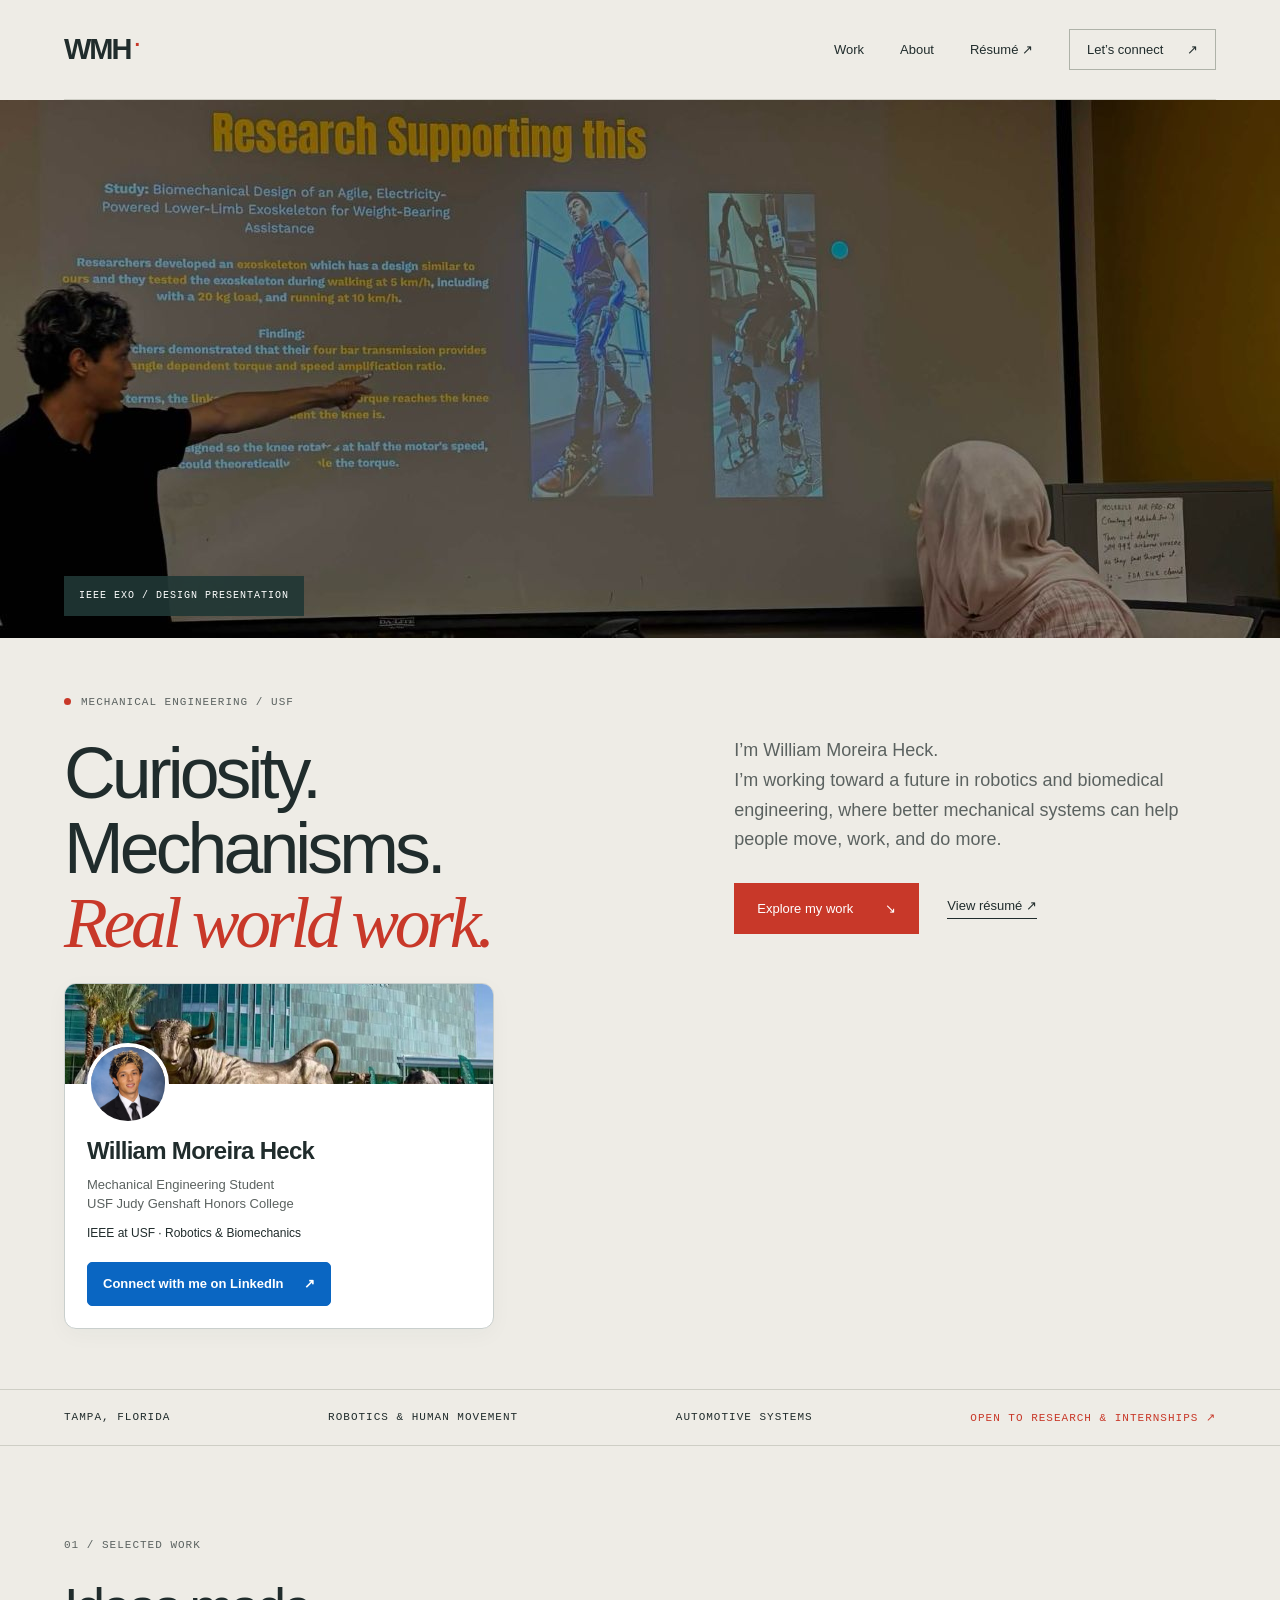
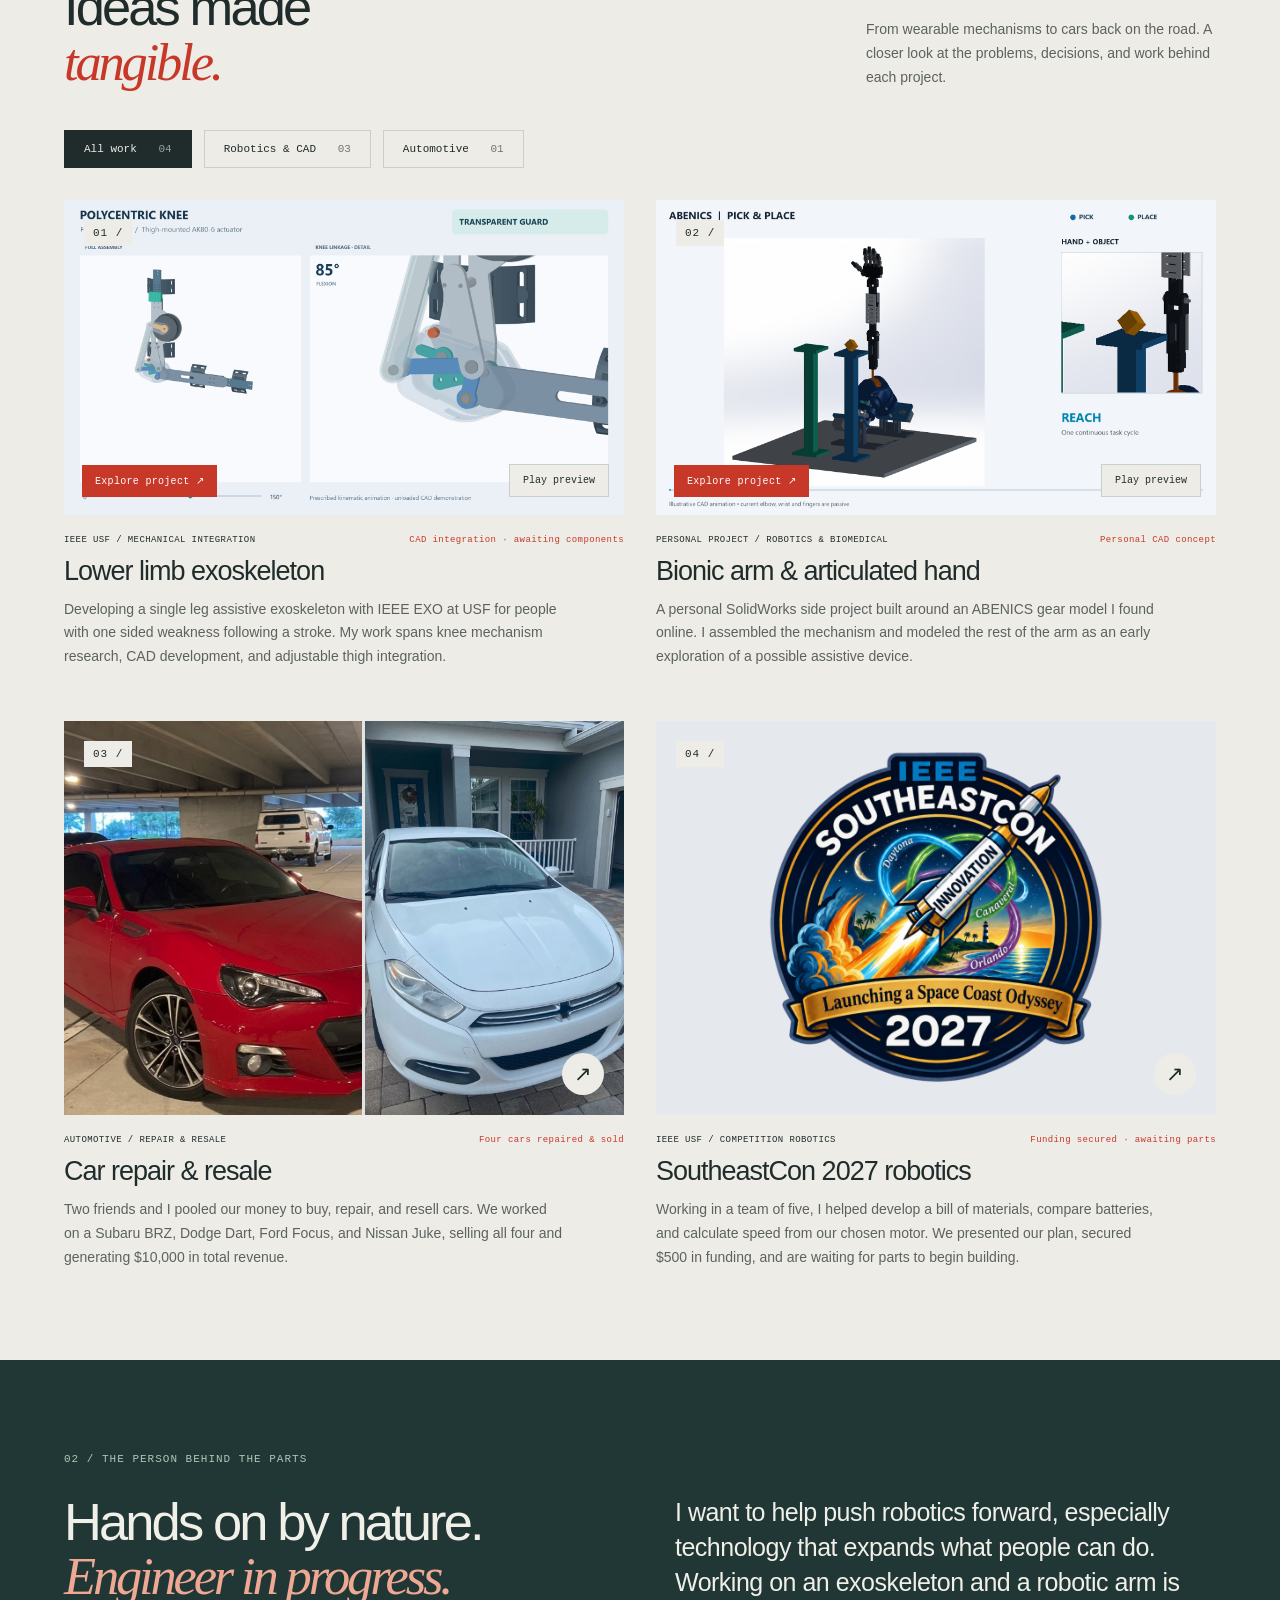
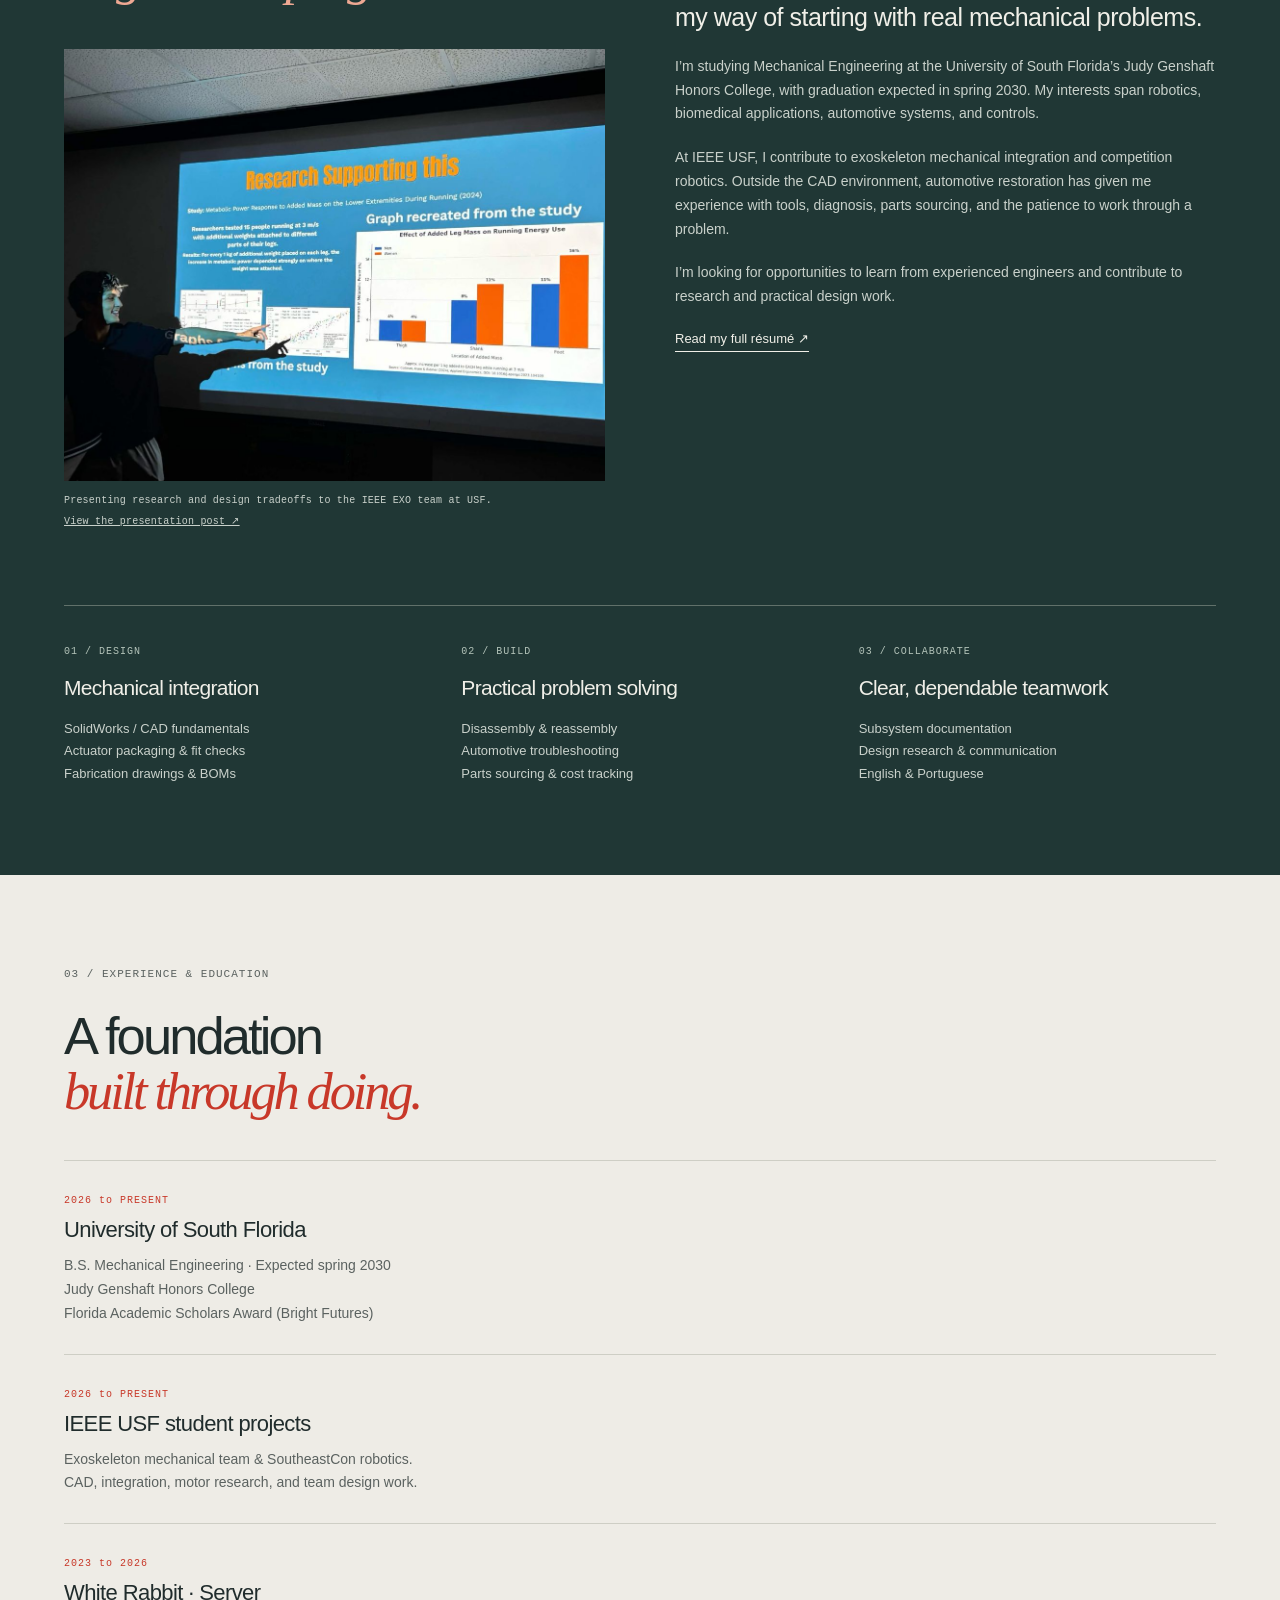
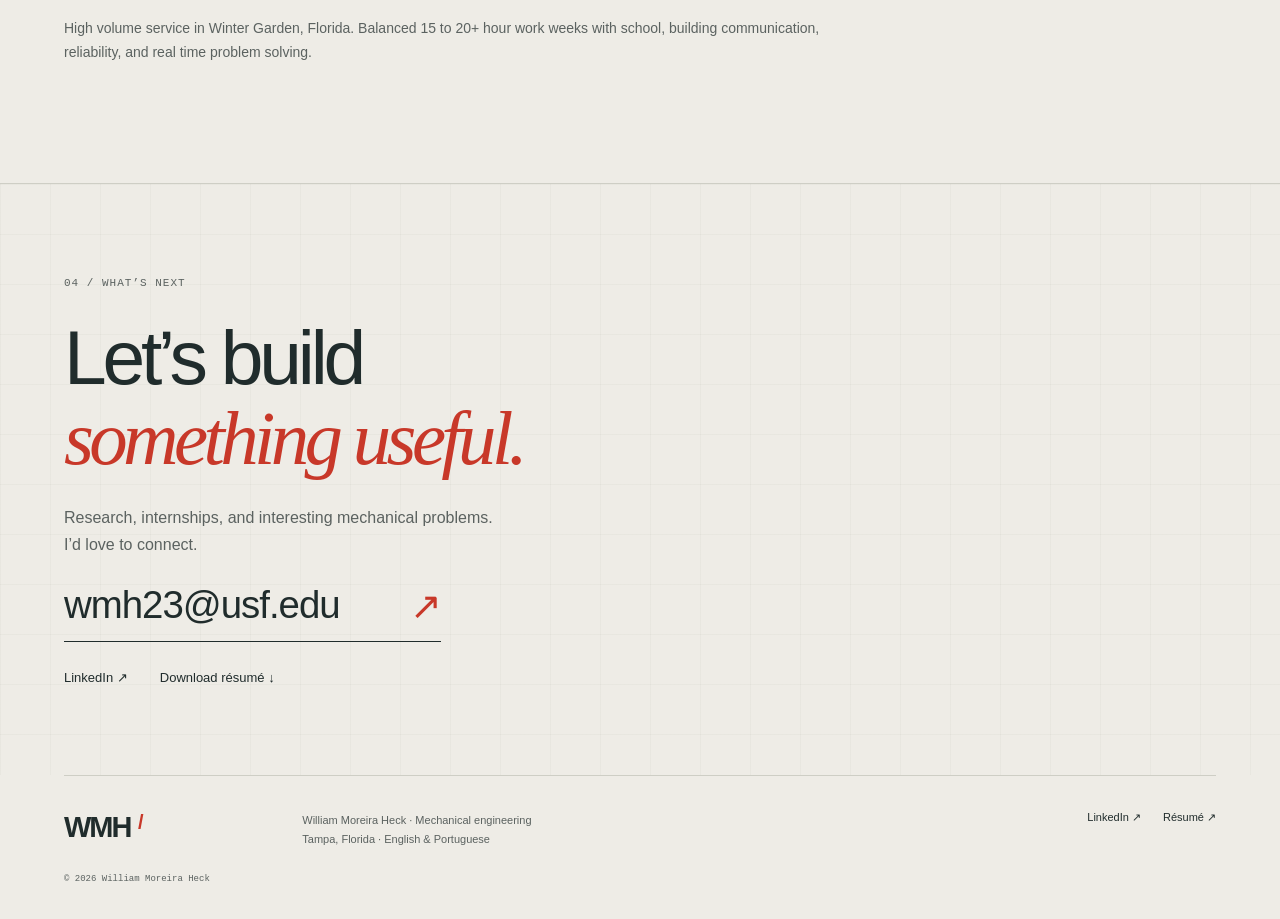
==== commit d2f49930: "Keep LinkedIn card close beneath homepage headline" ====
--- a/index.html
+++ b/index.html
@@ -1 +1 @@
-<!doctype html><html lang="en"><head><meta charset="utf-8"><meta name="viewport" content="width=device-width,initial-scale=1"><title>Mechanical engineering & project portfolio | William Moreira Heck</title><meta name="description" content="Mechanical engineering student at USF exploring robotics, human movement, and automotive systems. Explore William Moreira Heck’s projects, experience, and résumé."><meta name="theme-color" content="#eeece6"><meta property="og:title" content="Mechanical engineering & project portfolio | William Moreira Heck"><meta property="og:description" content="Mechanical engineering student at USF exploring robotics, human movement, and automotive systems. Explore William Moreira Heck’s projects, experience, and résumé."><link rel="icon" href="favicon.svg" type="image/svg+xml"><link rel="stylesheet" href="styles.css"><link rel="stylesheet" href="cad-20261111.css"><link rel="stylesheet" href="media-20261111-v2.css"><link rel="stylesheet" href="browse-20261111.css"><script src="script.js" defer></script><script src="cad-gallery-20261111-v2.js" defer></script><script src="browse-20261111-v2.js" defer></script><link rel="stylesheet" href="banner-20261111.css"><link rel="stylesheet" href="southeastcon-2027.css"><link rel="stylesheet" href="experience-20261111.css"><link rel="stylesheet" href="profile-card-20261111.css"></head><body><a class="skip" href="#main">Skip to content</a><header class="nav"><a class="brand" href="index.html" aria-label="William Moreira Heck home">WMH<span>·</span></a><nav aria-label="Main navigation"><a href="index.html#work">Work</a><a href="index.html#about">About</a><a href="resume.pdf" target="_blank" rel="noopener">Résumé ↗</a><a class="nav-contact" href="mailto:wmh23@usf.edu">Let’s connect <span>↗</span></a></nav></header><main id="main"><figure class="hero-banner"><img src="william-presenting-research.jpg" alt="William presenting his exoskeleton knee concept at an IEEE EXO team discussion" width="1280" height="980" fetchpriority="high"><figcaption>IEEE EXO / DESIGN PRESENTATION</figcaption></figure><section class="hero"><div class="hero-copy"><p class="eyebrow"><span class="signal"></span> MECHANICAL ENGINEERING / USF</p><h1>Curiosity.<br>Mechanisms.<br><em>Real world work.</em></h1><aside class="linkedin-card" aria-label="LinkedIn profile"><img class="linkedin-cover" src="william-linkedin-cover.jpg" alt="USF bull statue in front of campus buildings" width="588" height="148" loading="lazy"><div class="linkedin-card-body"><img class="linkedin-portrait" src="william-profile.jpg" alt="William Moreira Heck" width="400" height="400" loading="lazy"><h2>William Moreira Heck</h2><p>Mechanical Engineering Student<br>USF Judy Genshaft Honors College</p><p class="linkedin-affiliation">IEEE at USF · Robotics &amp; Biomechanics</p><a class="linkedin-connect" href="https://www.linkedin.com/in/william-moreira-heck-858473378/?locale=en-US" target="_blank" rel="noopener">Connect with me on LinkedIn <span aria-hidden="true">↗</span></a></div></aside><p class="hero-intro">I’m William Moreira Heck.<br>I’m working toward a future in robotics and biomedical engineering, where better mechanical systems can help people move, work, and do more.</p><div class="actions"><a class="button" href="#work">Explore my work <span>↘</span></a><a class="text-link" href="resume.pdf" target="_blank" rel="noopener">View résumé ↗</a></div></div></section><div class="intro-strip"><span>TAMPA, FLORIDA</span><span>ROBOTICS & HUMAN MOVEMENT</span><span>AUTOMOTIVE SYSTEMS</span><a href="#contact">OPEN TO RESEARCH & INTERNSHIPS ↗</a></div><section id="work" class="work section"><div class="section-top"><div><p class="eyebrow">01 / SELECTED WORK</p><h2>Ideas made<br><em>tangible.</em></h2></div><p>From wearable mechanisms to cars back on the road. A closer look at the problems, decisions, and work behind each project.</p></div><div class="filters" role="group" aria-label="Filter projects"><button class="active" aria-pressed="true" data-filter="all">All work <span>04</span></button><button aria-pressed="false" data-filter="robotics">Robotics & CAD <span>03</span></button><button aria-pressed="false" data-filter="automotive">Automotive <span>01</span></button></div><p class="sr-only" id="filter-status" aria-live="polite"></p><div class="project-grid"><article class="project" data-category="robotics"><div class="project-preview"><a class="project-visual exoskeleton" href="exoskeleton.html#motion-videos" aria-label="Explore Lower limb exoskeleton"><video data-scroll-video muted loop playsinline preload="none" poster="knee-transparent-poster.png" aria-label="Lower limb exoskeleton motion preview"><source src="knee-transparent.mp4" type="video/mp4"></video><span class="project-number">01 /</span><span class="watch-motion">Explore project ↗</span><span class="round-arrow" aria-hidden="true">↗</span></a><button class="preview-toggle" type="button" aria-label="Play preview for Lower limb exoskeleton" aria-pressed="false">Play preview</button></div><div class="project-meta"><span>IEEE USF / MECHANICAL INTEGRATION</span><span>CAD integration · awaiting components</span></div><h3><a href="exoskeleton.html">Lower limb exoskeleton</a></h3><p>Developing a single leg assistive exoskeleton with IEEE EXO at USF for people with one sided weakness following a stroke. My work spans knee mechanism research, CAD development, and adjustable thigh integration.</p></article><article class="project" data-category="robotics"><div class="project-preview"><a class="project-visual bionic-arm" href="bionic-arm.html#motion-videos" aria-label="Explore Bionic arm & articulated hand"><video data-scroll-video muted data-loop-playlist="arm-pick-place.mp4|arm-showcase.mp4" playsinline preload="none" poster="arm-pick-place-poster.png" aria-label="Bionic arm & articulated hand motion preview"><source src="arm-pick-place.mp4" type="video/mp4"></video><span class="project-number">02 /</span><span class="watch-motion">Explore project ↗</span><span class="round-arrow" aria-hidden="true">↗</span></a><button class="preview-toggle" type="button" aria-label="Play preview for Bionic arm & articulated hand" aria-pressed="false">Play preview</button></div><div class="project-meta"><span>PERSONAL PROJECT / ROBOTICS & BIOMEDICAL</span><span>Personal CAD concept</span></div><h3><a href="bionic-arm.html">Bionic arm & articulated hand</a></h3><p>A personal SolidWorks side project built around an ABENICS gear model I found online. I assembled the mechanism and modeled the rest of the arm as an early exploration of a possible assistive device.</p></article><article class="project" data-category="automotive"><a class="project-visual automotive-restoration" href="automotive-restoration.html"><div class="car-pair"><img src="brz-after.jpg" alt="Restored red Subaru BRZ" loading="lazy"><img src="dart-after.jpg" alt="Repaired white Dodge Dart" loading="lazy"></div><span class="project-number">03 /</span><span class="round-arrow" aria-hidden="true">↗</span></a><div class="project-meta"><span>AUTOMOTIVE / REPAIR & RESALE</span><span>Four cars repaired & sold</span></div><h3><a href="automotive-restoration.html">Car repair & resale</a></h3><p>Two friends and I pooled our money to buy, repair, and resell cars. We worked on a Subaru BRZ, Dodge Dart, Ford Focus, and Nissan Juke, selling all four and generating $10,000 in total revenue.</p></article><article class="project" data-category="robotics"><a class="project-visual southeastcon" href="southeastcon.html"><img src="southeastcon-2027-logo.png" alt="Official IEEE SoutheastCon 2027 logo" loading="lazy" width="1200" height="900"><span class="project-number">04 /</span><span class="round-arrow" aria-hidden="true">↗</span></a><div class="project-meta"><span>IEEE USF / COMPETITION ROBOTICS</span><span>Funding secured · awaiting parts</span></div><h3><a href="southeastcon.html">SoutheastCon 2027 robotics</a></h3><p>Working in a team of five, I helped develop a bill of materials, compare batteries, and calculate speed from our chosen motor. We presented our plan, secured $500 in funding, and are waiting for parts to begin building.</p></article></div></section><section class="about section" id="about"><div><p class="eyebrow">02 / THE PERSON BEHIND THE PARTS</p><h2>Hands on by nature.<br><em>Engineer in progress.</em></h2></div><figure class="presenting-photo"><a href="william-presenting-analysis.jpg" data-image-viewer><img src="william-presenting-analysis.jpg" alt="William presenting research on exoskeleton design to the IEEE EXO team at USF" width="1280" height="896" loading="lazy"></a><figcaption>Presenting research and design tradeoffs to the IEEE EXO team at USF. <a href="https://www.linkedin.com/feed/update/urn:li:activity:7521737872345878528/" target="_blank" rel="noopener">View the presentation post ↗</a></figcaption></figure><div class="about-copy"><p class="large-copy">I want to help push robotics forward, especially technology that expands what people can do. Working on an exoskeleton and a robotic arm is my way of starting with real mechanical problems.</p><p>I’m studying Mechanical Engineering at the University of South Florida’s Judy Genshaft Honors College, with graduation expected in spring 2030. My interests span robotics, biomedical applications, automotive systems, and controls.</p><p>At IEEE USF, I contribute to exoskeleton mechanical integration and competition robotics. Outside the CAD environment, automotive restoration has given me experience with tools, diagnosis, parts sourcing, and the patience to work through a problem.</p><p>I’m looking for opportunities to learn from experienced engineers and contribute to research and practical design work.</p><a class="text-link" href="resume.pdf" target="_blank" rel="noopener">Read my full résumé ↗</a></div><div class="skills"><div><span class="mono">01 / DESIGN</span><h3>Mechanical integration</h3><p>SolidWorks / CAD fundamentals<br>Actuator packaging & fit checks<br>Fabrication drawings & BOMs</p></div><div><span class="mono">02 / BUILD</span><h3>Practical problem solving</h3><p>Disassembly & reassembly<br>Automotive troubleshooting<br>Parts sourcing & cost tracking</p></div><div><span class="mono">03 / COLLABORATE</span><h3>Clear, dependable teamwork</h3><p>Subsystem documentation<br>Design research & communication<br>English & Portuguese</p></div></div></section><section class="experience section"><div><p class="eyebrow">03 / EXPERIENCE & EDUCATION</p><h2>A foundation<br><em>built through doing.</em></h2></div><div class="timeline"><article><span class="mono">2026 to PRESENT</span><h3>University of South Florida</h3><p>B.S. Mechanical Engineering · Expected spring 2030<br>Judy Genshaft Honors College<br>Florida Academic Scholars Award (Bright Futures)</p></article><article><span class="mono">2026 to PRESENT</span><h3>IEEE USF student projects</h3><p>Exoskeleton mechanical team & SoutheastCon robotics.<br>CAD, integration, motor research, and team design work.</p></article><article><span class="mono">2023 to 2026</span><h3>White Rabbit · Server</h3><p>High volume service in Winter Garden, Florida. Balanced 15 to 20+ hour work weeks with school, building communication, reliability, and real time problem solving.</p></article></div></section><section class="contact section" id="contact"><p class="eyebrow">04 / WHAT’S NEXT</p><h2>Let’s build<br><em>something useful.</em></h2><p>Research, internships, and interesting mechanical problems.<br>I’d love to connect.</p><a class="email-link" href="mailto:wmh23@usf.edu">wmh23@usf.edu <span>↗</span></a><div class="contact-links"><a href="https://www.linkedin.com/in/william-moreira-heck-858473378/?locale=en-US" target="_blank" rel="noopener">LinkedIn ↗</a><a href="resume.pdf" download>Download résumé ↓</a></div></section></main><footer><a class="brand" href="index.html">WMH<span> / </span></a><p>William Moreira Heck · Mechanical engineering<br>Tampa, Florida · English & Portuguese</p><div><a href="https://www.linkedin.com/in/william-moreira-heck-858473378/?locale=en-US" target="_blank" rel="noopener">LinkedIn ↗</a><a href="resume.pdf" target="_blank" rel="noopener">Résumé ↗</a></div><small>© 2026 William Moreira Heck</small></footer></body></html>+<!doctype html><html lang="en"><head><meta charset="utf-8"><meta name="viewport" content="width=device-width,initial-scale=1"><title>Mechanical engineering & project portfolio | William Moreira Heck</title><meta name="description" content="Mechanical engineering student at USF exploring robotics, human movement, and automotive systems. Explore William Moreira Heck’s projects, experience, and résumé."><meta name="theme-color" content="#eeece6"><meta property="og:title" content="Mechanical engineering & project portfolio | William Moreira Heck"><meta property="og:description" content="Mechanical engineering student at USF exploring robotics, human movement, and automotive systems. Explore William Moreira Heck’s projects, experience, and résumé."><link rel="icon" href="favicon.svg" type="image/svg+xml"><link rel="stylesheet" href="styles.css"><link rel="stylesheet" href="cad-20261111.css"><link rel="stylesheet" href="media-20261111-v2.css"><link rel="stylesheet" href="browse-20261111.css"><script src="script.js" defer></script><script src="cad-gallery-20261111-v2.js" defer></script><script src="browse-20261111-v2.js" defer></script><link rel="stylesheet" href="banner-20261111.css"><link rel="stylesheet" href="southeastcon-2027.css"><link rel="stylesheet" href="experience-20261111.css"><link rel="stylesheet" href="profile-card-20261111-v2.css"></head><body><a class="skip" href="#main">Skip to content</a><header class="nav"><a class="brand" href="index.html" aria-label="William Moreira Heck home">WMH<span>·</span></a><nav aria-label="Main navigation"><a href="index.html#work">Work</a><a href="index.html#about">About</a><a href="resume.pdf" target="_blank" rel="noopener">Résumé ↗</a><a class="nav-contact" href="mailto:wmh23@usf.edu">Let’s connect <span>↗</span></a></nav></header><main id="main"><figure class="hero-banner"><img src="william-presenting-research.jpg" alt="William presenting his exoskeleton knee concept at an IEEE EXO team discussion" width="1280" height="980" fetchpriority="high"><figcaption>IEEE EXO / DESIGN PRESENTATION</figcaption></figure><section class="hero"><div class="hero-copy"><p class="eyebrow"><span class="signal"></span> MECHANICAL ENGINEERING / USF</p><div class="hero-identity"><h1>Curiosity.<br>Mechanisms.<br><em>Real world work.</em></h1><aside class="linkedin-card" aria-label="LinkedIn profile"><img class="linkedin-cover" src="william-linkedin-cover.jpg" alt="USF bull statue in front of campus buildings" width="588" height="148" loading="lazy"><div class="linkedin-card-body"><img class="linkedin-portrait" src="william-profile.jpg" alt="William Moreira Heck" width="400" height="400" loading="lazy"><h2>William Moreira Heck</h2><p>Mechanical Engineering Student<br>USF Judy Genshaft Honors College</p><p class="linkedin-affiliation">IEEE at USF · Robotics &amp; Biomechanics</p><a class="linkedin-connect" href="https://www.linkedin.com/in/william-moreira-heck-858473378/?locale=en-US" target="_blank" rel="noopener">Connect with me on LinkedIn <span aria-hidden="true">↗</span></a></div></aside></div><div class="hero-summary"><p class="hero-intro">I’m William Moreira Heck.<br>I’m working toward a future in robotics and biomedical engineering, where better mechanical systems can help people move, work, and do more.</p><div class="actions"><a class="button" href="#work">Explore my work <span>↘</span></a><a class="text-link" href="resume.pdf" target="_blank" rel="noopener">View résumé ↗</a></div></div></div></section><div class="intro-strip"><span>TAMPA, FLORIDA</span><span>ROBOTICS & HUMAN MOVEMENT</span><span>AUTOMOTIVE SYSTEMS</span><a href="#contact">OPEN TO RESEARCH & INTERNSHIPS ↗</a></div><section id="work" class="work section"><div class="section-top"><div><p class="eyebrow">01 / SELECTED WORK</p><h2>Ideas made<br><em>tangible.</em></h2></div><p>From wearable mechanisms to cars back on the road. A closer look at the problems, decisions, and work behind each project.</p></div><div class="filters" role="group" aria-label="Filter projects"><button class="active" aria-pressed="true" data-filter="all">All work <span>04</span></button><button aria-pressed="false" data-filter="robotics">Robotics & CAD <span>03</span></button><button aria-pressed="false" data-filter="automotive">Automotive <span>01</span></button></div><p class="sr-only" id="filter-status" aria-live="polite"></p><div class="project-grid"><article class="project" data-category="robotics"><div class="project-preview"><a class="project-visual exoskeleton" href="exoskeleton.html#motion-videos" aria-label="Explore Lower limb exoskeleton"><video data-scroll-video muted loop playsinline preload="none" poster="knee-transparent-poster.png" aria-label="Lower limb exoskeleton motion preview"><source src="knee-transparent.mp4" type="video/mp4"></video><span class="project-number">01 /</span><span class="watch-motion">Explore project ↗</span><span class="round-arrow" aria-hidden="true">↗</span></a><button class="preview-toggle" type="button" aria-label="Play preview for Lower limb exoskeleton" aria-pressed="false">Play preview</button></div><div class="project-meta"><span>IEEE USF / MECHANICAL INTEGRATION</span><span>CAD integration · awaiting components</span></div><h3><a href="exoskeleton.html">Lower limb exoskeleton</a></h3><p>Developing a single leg assistive exoskeleton with IEEE EXO at USF for people with one sided weakness following a stroke. My work spans knee mechanism research, CAD development, and adjustable thigh integration.</p></article><article class="project" data-category="robotics"><div class="project-preview"><a class="project-visual bionic-arm" href="bionic-arm.html#motion-videos" aria-label="Explore Bionic arm & articulated hand"><video data-scroll-video muted data-loop-playlist="arm-pick-place.mp4|arm-showcase.mp4" playsinline preload="none" poster="arm-pick-place-poster.png" aria-label="Bionic arm & articulated hand motion preview"><source src="arm-pick-place.mp4" type="video/mp4"></video><span class="project-number">02 /</span><span class="watch-motion">Explore project ↗</span><span class="round-arrow" aria-hidden="true">↗</span></a><button class="preview-toggle" type="button" aria-label="Play preview for Bionic arm & articulated hand" aria-pressed="false">Play preview</button></div><div class="project-meta"><span>PERSONAL PROJECT / ROBOTICS & BIOMEDICAL</span><span>Personal CAD concept</span></div><h3><a href="bionic-arm.html">Bionic arm & articulated hand</a></h3><p>A personal SolidWorks side project built around an ABENICS gear model I found online. I assembled the mechanism and modeled the rest of the arm as an early exploration of a possible assistive device.</p></article><article class="project" data-category="automotive"><a class="project-visual automotive-restoration" href="automotive-restoration.html"><div class="car-pair"><img src="brz-after.jpg" alt="Restored red Subaru BRZ" loading="lazy"><img src="dart-after.jpg" alt="Repaired white Dodge Dart" loading="lazy"></div><span class="project-number">03 /</span><span class="round-arrow" aria-hidden="true">↗</span></a><div class="project-meta"><span>AUTOMOTIVE / REPAIR & RESALE</span><span>Four cars repaired & sold</span></div><h3><a href="automotive-restoration.html">Car repair & resale</a></h3><p>Two friends and I pooled our money to buy, repair, and resell cars. We worked on a Subaru BRZ, Dodge Dart, Ford Focus, and Nissan Juke, selling all four and generating $10,000 in total revenue.</p></article><article class="project" data-category="robotics"><a class="project-visual southeastcon" href="southeastcon.html"><img src="southeastcon-2027-logo.png" alt="Official IEEE SoutheastCon 2027 logo" loading="lazy" width="1200" height="900"><span class="project-number">04 /</span><span class="round-arrow" aria-hidden="true">↗</span></a><div class="project-meta"><span>IEEE USF / COMPETITION ROBOTICS</span><span>Funding secured · awaiting parts</span></div><h3><a href="southeastcon.html">SoutheastCon 2027 robotics</a></h3><p>Working in a team of five, I helped develop a bill of materials, compare batteries, and calculate speed from our chosen motor. We presented our plan, secured $500 in funding, and are waiting for parts to begin building.</p></article></div></section><section class="about section" id="about"><div><p class="eyebrow">02 / THE PERSON BEHIND THE PARTS</p><h2>Hands on by nature.<br><em>Engineer in progress.</em></h2></div><figure class="presenting-photo"><a href="william-presenting-analysis.jpg" data-image-viewer><img src="william-presenting-analysis.jpg" alt="William presenting research on exoskeleton design to the IEEE EXO team at USF" width="1280" height="896" loading="lazy"></a><figcaption>Presenting research and design tradeoffs to the IEEE EXO team at USF. <a href="https://www.linkedin.com/feed/update/urn:li:activity:7521737872345878528/" target="_blank" rel="noopener">View the presentation post ↗</a></figcaption></figure><div class="about-copy"><p class="large-copy">I want to help push robotics forward, especially technology that expands what people can do. Working on an exoskeleton and a robotic arm is my way of starting with real mechanical problems.</p><p>I’m studying Mechanical Engineering at the University of South Florida’s Judy Genshaft Honors College, with graduation expected in spring 2030. My interests span robotics, biomedical applications, automotive systems, and controls.</p><p>At IEEE USF, I contribute to exoskeleton mechanical integration and competition robotics. Outside the CAD environment, automotive restoration has given me experience with tools, diagnosis, parts sourcing, and the patience to work through a problem.</p><p>I’m looking for opportunities to learn from experienced engineers and contribute to research and practical design work.</p><a class="text-link" href="resume.pdf" target="_blank" rel="noopener">Read my full résumé ↗</a></div><div class="skills"><div><span class="mono">01 / DESIGN</span><h3>Mechanical integration</h3><p>SolidWorks / CAD fundamentals<br>Actuator packaging & fit checks<br>Fabrication drawings & BOMs</p></div><div><span class="mono">02 / BUILD</span><h3>Practical problem solving</h3><p>Disassembly & reassembly<br>Automotive troubleshooting<br>Parts sourcing & cost tracking</p></div><div><span class="mono">03 / COLLABORATE</span><h3>Clear, dependable teamwork</h3><p>Subsystem documentation<br>Design research & communication<br>English & Portuguese</p></div></div></section><section class="experience section"><div><p class="eyebrow">03 / EXPERIENCE & EDUCATION</p><h2>A foundation<br><em>built through doing.</em></h2></div><div class="timeline"><article><span class="mono">2026 to PRESENT</span><h3>University of South Florida</h3><p>B.S. Mechanical Engineering · Expected spring 2030<br>Judy Genshaft Honors College<br>Florida Academic Scholars Award (Bright Futures)</p></article><article><span class="mono">2026 to PRESENT</span><h3>IEEE USF student projects</h3><p>Exoskeleton mechanical team & SoutheastCon robotics.<br>CAD, integration, motor research, and team design work.</p></article><article><span class="mono">2023 to 2026</span><h3>White Rabbit · Server</h3><p>High volume service in Winter Garden, Florida. Balanced 15 to 20+ hour work weeks with school, building communication, reliability, and real time problem solving.</p></article></div></section><section class="contact section" id="contact"><p class="eyebrow">04 / WHAT’S NEXT</p><h2>Let’s build<br><em>something useful.</em></h2><p>Research, internships, and interesting mechanical problems.<br>I’d love to connect.</p><a class="email-link" href="mailto:wmh23@usf.edu">wmh23@usf.edu <span>↗</span></a><div class="contact-links"><a href="https://www.linkedin.com/in/william-moreira-heck-858473378/?locale=en-US" target="_blank" rel="noopener">LinkedIn ↗</a><a href="resume.pdf" download>Download résumé ↓</a></div></section></main><footer><a class="brand" href="index.html">WMH<span> / </span></a><p>William Moreira Heck · Mechanical engineering<br>Tampa, Florida · English & Portuguese</p><div><a href="https://www.linkedin.com/in/william-moreira-heck-858473378/?locale=en-US" target="_blank" rel="noopener">LinkedIn ↗</a><a href="resume.pdf" target="_blank" rel="noopener">Résumé ↗</a></div><small>© 2026 William Moreira Heck</small></footer></body></html>
--- a/profile-card-20261111-v2.css
+++ b/profile-card-20261111-v2.css
@@ -0,0 +1,17 @@
+.hero-identity>.linkedin-card{width:100%;max-width:430px;margin-top:22px;border:1px solid #c9cfcd;border-radius:12px;background:#fff;overflow:hidden;box-shadow:0 6px 22px #20373509}
+.linkedin-card .linkedin-cover{width:100%;height:100px;object-fit:cover;object-position:center}
+.linkedin-card-body{padding:0 22px 22px}
+.linkedin-card .linkedin-portrait{position:relative;width:82px;height:82px;object-fit:cover;border-radius:50%;border:4px solid #fff;margin-top:-41px;background:#edf1f6}
+.linkedin-card h2{font:600 24px/1.15 Arial,Helvetica,sans-serif;letter-spacing:-.7px;margin:12px 0 10px}
+.linkedin-card p{font-size:13px;line-height:1.5;color:var(--muted)}
+.linkedin-card .linkedin-affiliation{font-size:12px;margin-top:10px;color:var(--ink)}
+.linkedin-connect{display:inline-flex;gap:20px;align-items:center;margin-top:20px;background:#0a66c2;border:1px solid #0a66c2;border-radius:5px;padding:12px 15px;color:#fff;font-size:13px;font-weight:600;line-height:1.4}
+.linkedin-connect:hover{background:#084e96}
+.intro-strip{font-size:11px;flex-wrap:wrap;align-items:center}
+@media(max-width:620px){.hero-identity>.linkedin-card{margin-top:28px;max-width:430px}.linkedin-card h2{font-size:23px}.intro-strip{font-size:10px;gap:18px;line-height:1.65}}
+.hero-copy>.hero-identity{grid-column:1;grid-row:2;align-self:start;min-width:0}
+.hero-copy>.hero-summary{grid-column:2;grid-row:2;align-self:start;min-width:0}
+.hero-identity>h1{font-size:clamp(46px,5.6vw,80px)}
+.hero-summary>.hero-intro{margin:0;max-width:470px;font-size:18px}
+.hero-summary>.actions{margin-top:28px;flex-wrap:wrap}
+@media(max-width:620px){.hero-identity>h1{font-size:clamp(46px,11.2vw,68px)}.hero-summary{margin-top:28px}.hero-summary>.hero-intro{font-size:16px}.hero-summary>.actions{margin-top:25px}}
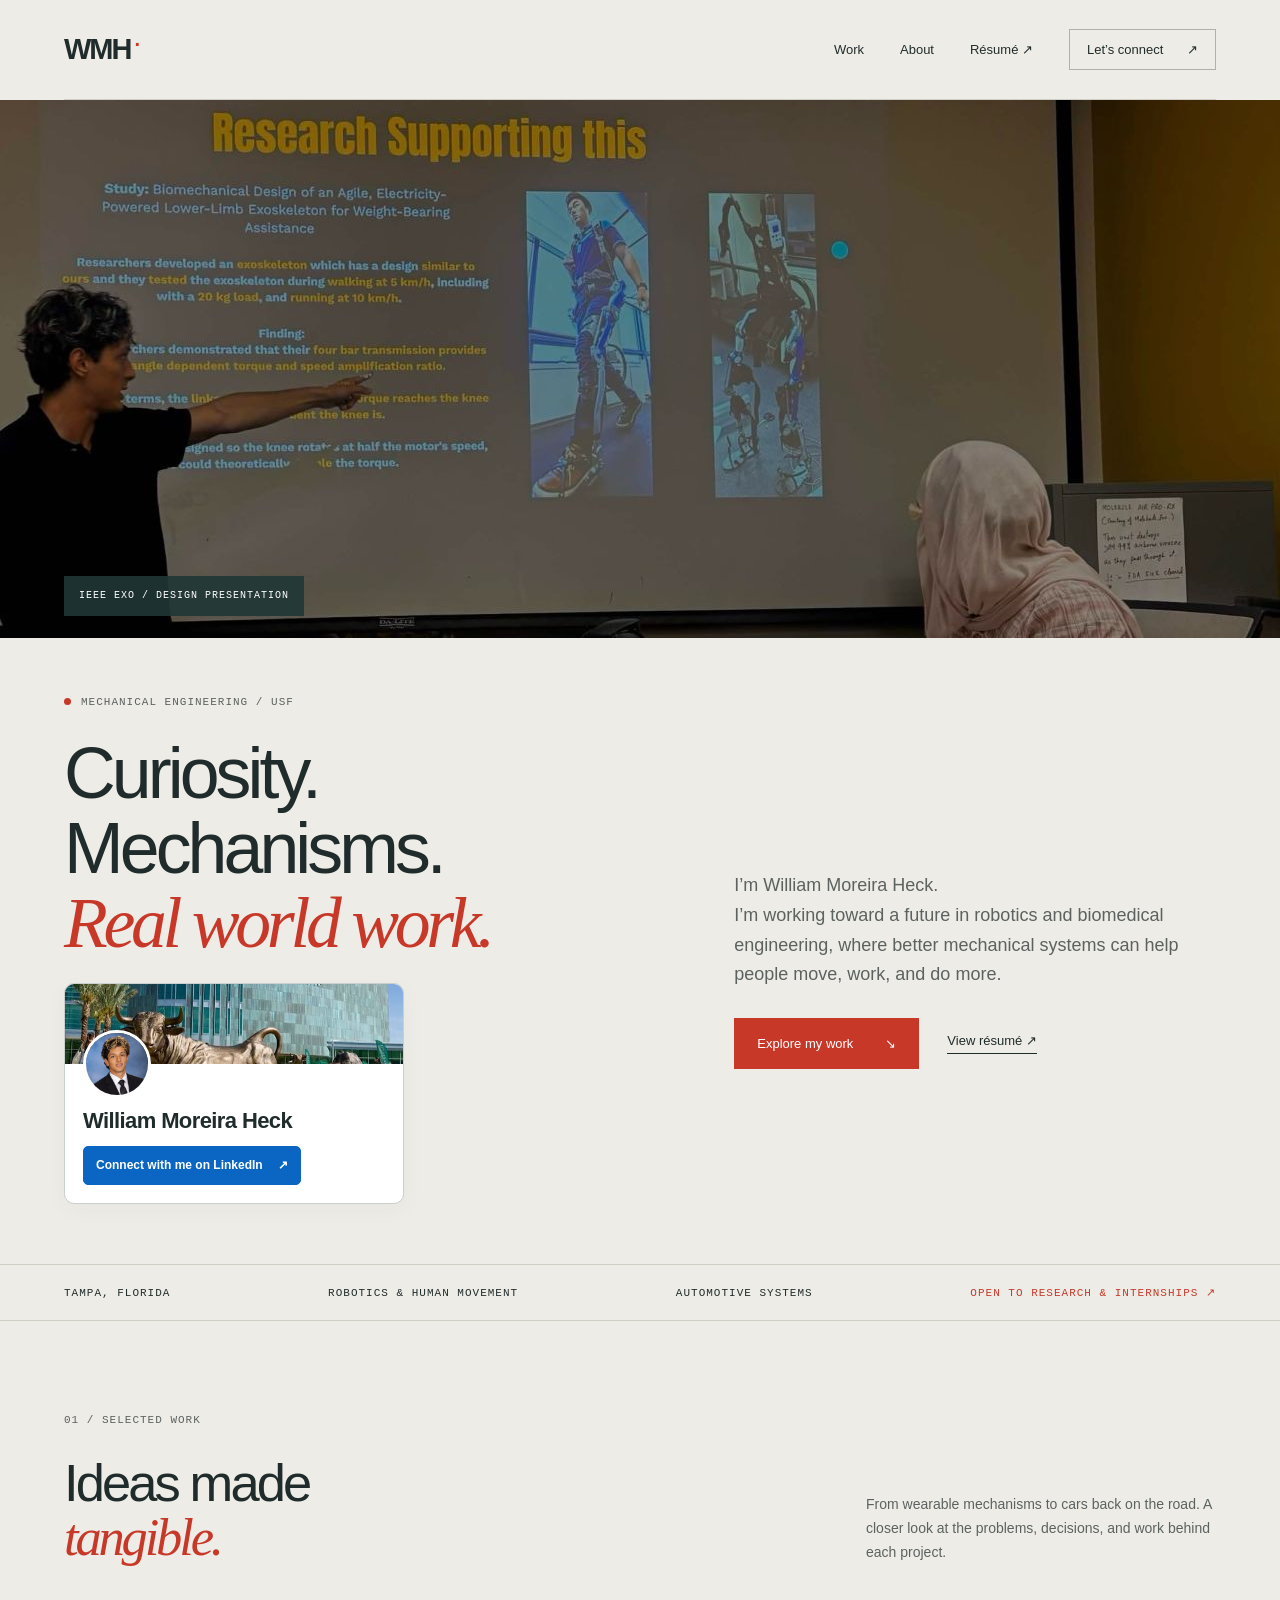
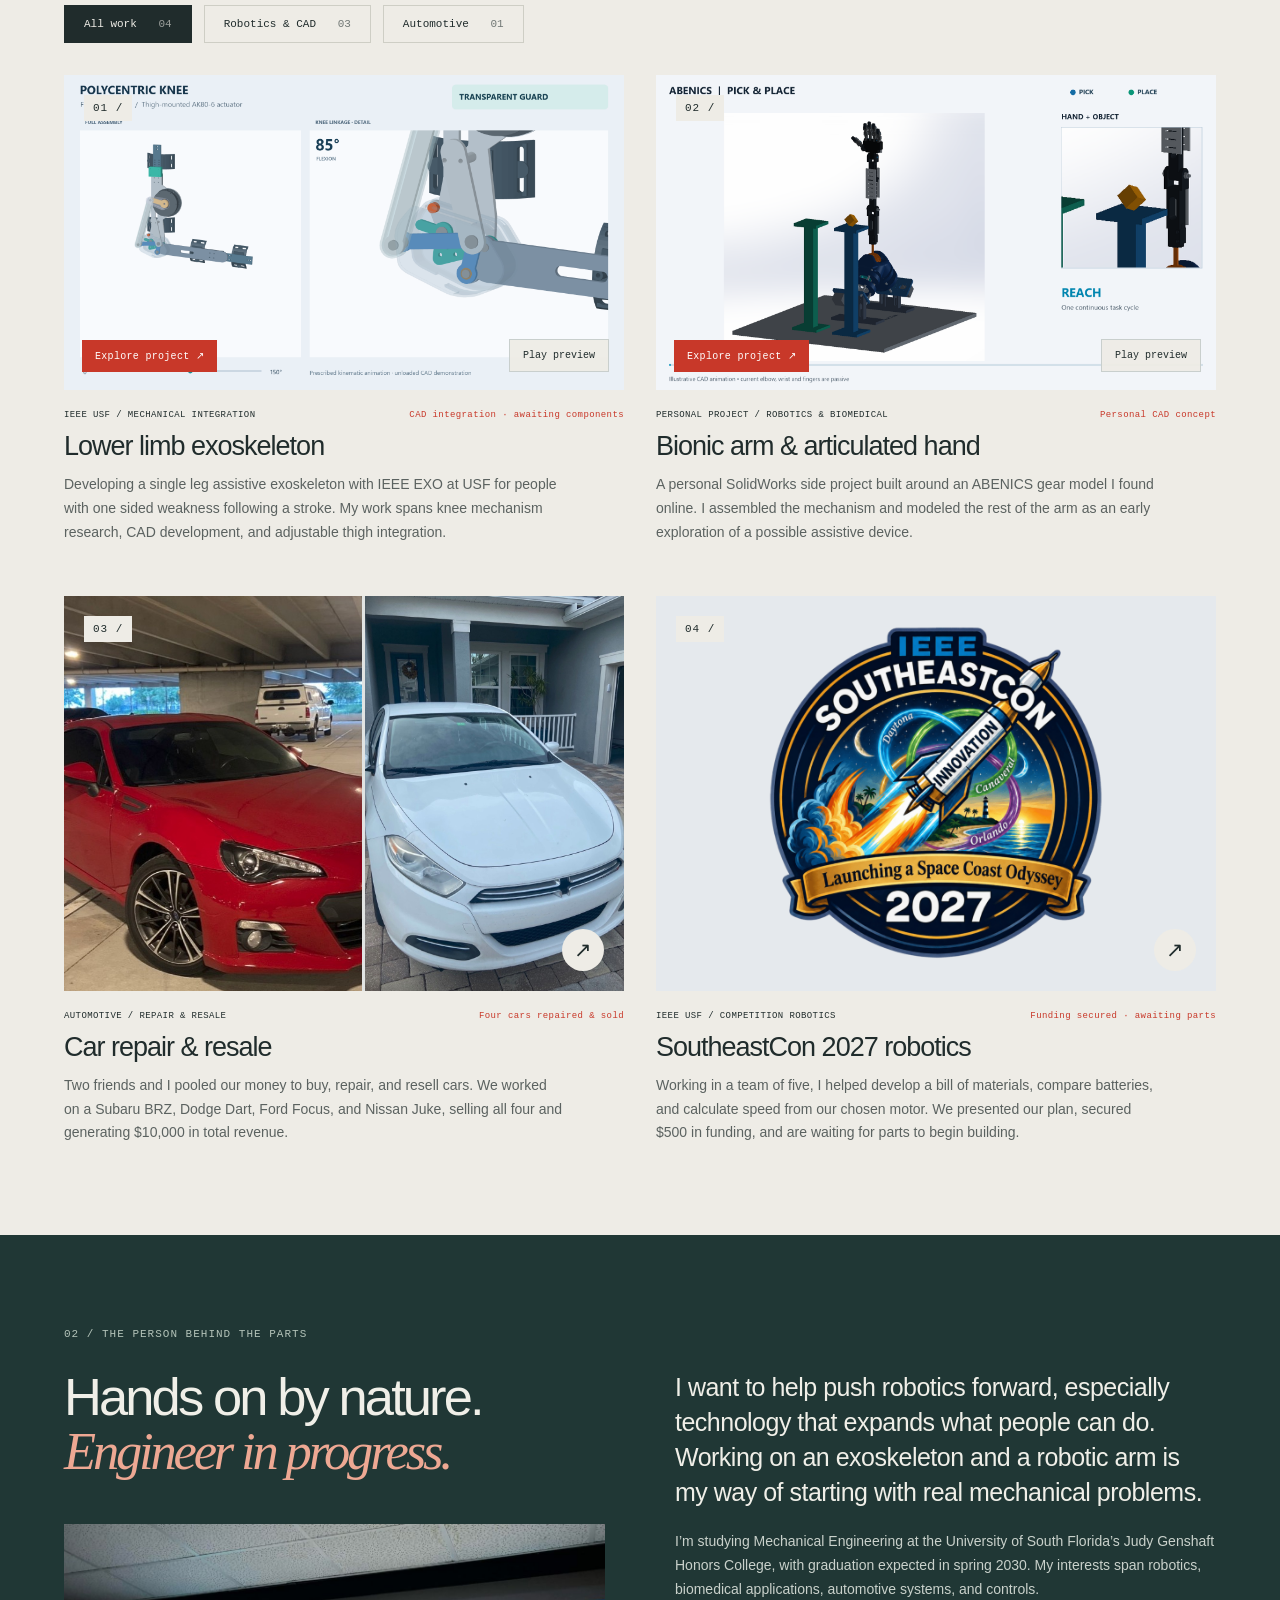
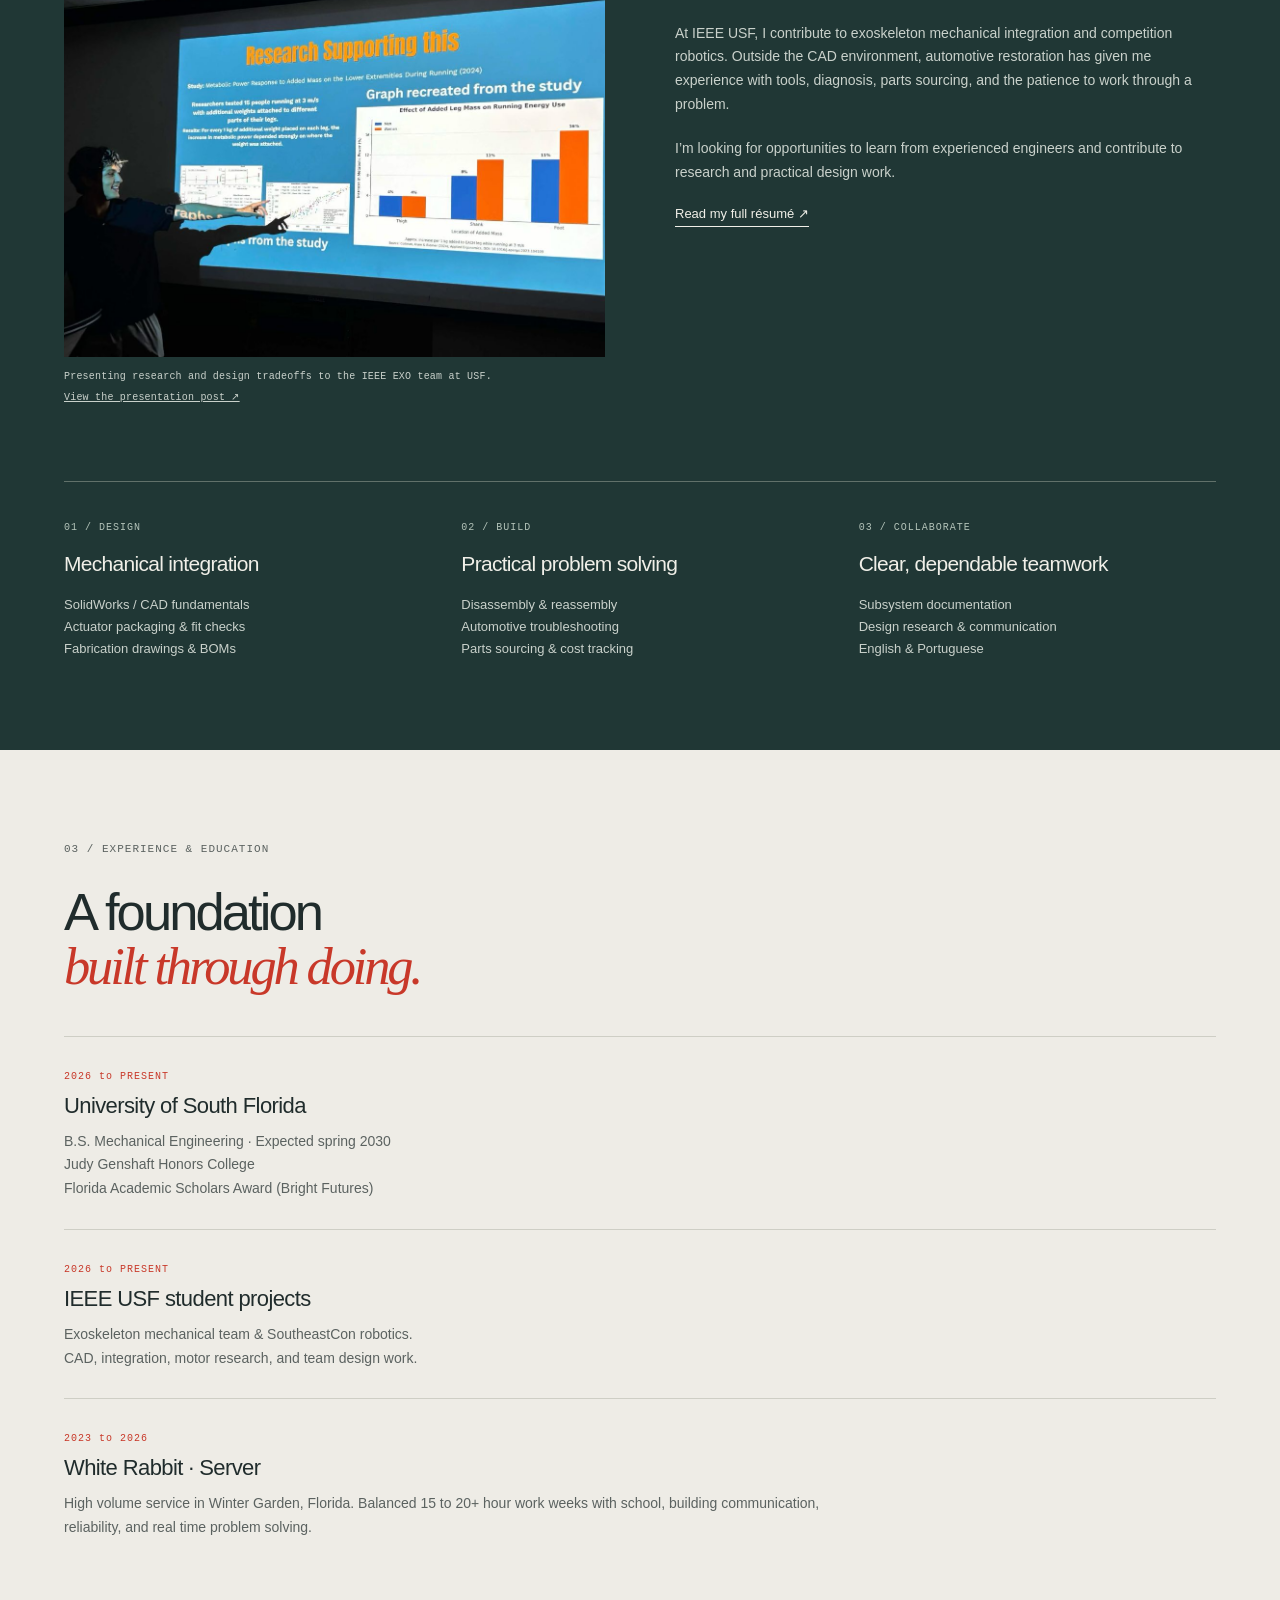
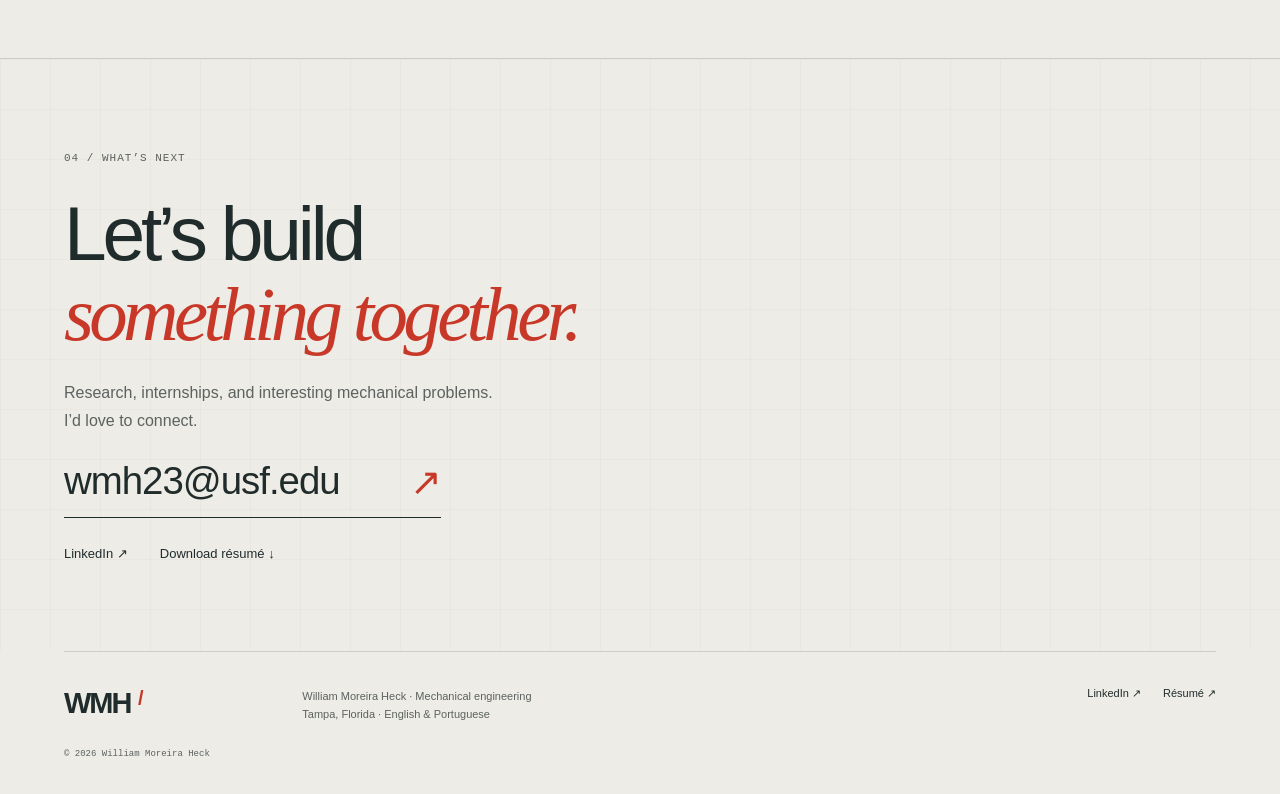
==== commit 6e620472: "Compact LinkedIn card, center intro and update contact heading" ====
--- a/index.html
+++ b/index.html
@@ -1 +1 @@
-<!doctype html><html lang="en"><head><meta charset="utf-8"><meta name="viewport" content="width=device-width,initial-scale=1"><title>Mechanical engineering & project portfolio | William Moreira Heck</title><meta name="description" content="Mechanical engineering student at USF exploring robotics, human movement, and automotive systems. Explore William Moreira Heck’s projects, experience, and résumé."><meta name="theme-color" content="#eeece6"><meta property="og:title" content="Mechanical engineering & project portfolio | William Moreira Heck"><meta property="og:description" content="Mechanical engineering student at USF exploring robotics, human movement, and automotive systems. Explore William Moreira Heck’s projects, experience, and résumé."><link rel="icon" href="favicon.svg" type="image/svg+xml"><link rel="stylesheet" href="styles.css"><link rel="stylesheet" href="cad-20261111.css"><link rel="stylesheet" href="media-20261111-v2.css"><link rel="stylesheet" href="browse-20261111.css"><script src="script.js" defer></script><script src="cad-gallery-20261111-v2.js" defer></script><script src="browse-20261111-v2.js" defer></script><link rel="stylesheet" href="banner-20261111.css"><link rel="stylesheet" href="southeastcon-2027.css"><link rel="stylesheet" href="experience-20261111.css"><link rel="stylesheet" href="profile-card-20261111-v2.css"></head><body><a class="skip" href="#main">Skip to content</a><header class="nav"><a class="brand" href="index.html" aria-label="William Moreira Heck home">WMH<span>·</span></a><nav aria-label="Main navigation"><a href="index.html#work">Work</a><a href="index.html#about">About</a><a href="resume.pdf" target="_blank" rel="noopener">Résumé ↗</a><a class="nav-contact" href="mailto:wmh23@usf.edu">Let’s connect <span>↗</span></a></nav></header><main id="main"><figure class="hero-banner"><img src="william-presenting-research.jpg" alt="William presenting his exoskeleton knee concept at an IEEE EXO team discussion" width="1280" height="980" fetchpriority="high"><figcaption>IEEE EXO / DESIGN PRESENTATION</figcaption></figure><section class="hero"><div class="hero-copy"><p class="eyebrow"><span class="signal"></span> MECHANICAL ENGINEERING / USF</p><div class="hero-identity"><h1>Curiosity.<br>Mechanisms.<br><em>Real world work.</em></h1><aside class="linkedin-card" aria-label="LinkedIn profile"><img class="linkedin-cover" src="william-linkedin-cover.jpg" alt="USF bull statue in front of campus buildings" width="588" height="148" loading="lazy"><div class="linkedin-card-body"><img class="linkedin-portrait" src="william-profile.jpg" alt="William Moreira Heck" width="400" height="400" loading="lazy"><h2>William Moreira Heck</h2><p>Mechanical Engineering Student<br>USF Judy Genshaft Honors College</p><p class="linkedin-affiliation">IEEE at USF · Robotics &amp; Biomechanics</p><a class="linkedin-connect" href="https://www.linkedin.com/in/william-moreira-heck-858473378/?locale=en-US" target="_blank" rel="noopener">Connect with me on LinkedIn <span aria-hidden="true">↗</span></a></div></aside></div><div class="hero-summary"><p class="hero-intro">I’m William Moreira Heck.<br>I’m working toward a future in robotics and biomedical engineering, where better mechanical systems can help people move, work, and do more.</p><div class="actions"><a class="button" href="#work">Explore my work <span>↘</span></a><a class="text-link" href="resume.pdf" target="_blank" rel="noopener">View résumé ↗</a></div></div></div></section><div class="intro-strip"><span>TAMPA, FLORIDA</span><span>ROBOTICS & HUMAN MOVEMENT</span><span>AUTOMOTIVE SYSTEMS</span><a href="#contact">OPEN TO RESEARCH & INTERNSHIPS ↗</a></div><section id="work" class="work section"><div class="section-top"><div><p class="eyebrow">01 / SELECTED WORK</p><h2>Ideas made<br><em>tangible.</em></h2></div><p>From wearable mechanisms to cars back on the road. A closer look at the problems, decisions, and work behind each project.</p></div><div class="filters" role="group" aria-label="Filter projects"><button class="active" aria-pressed="true" data-filter="all">All work <span>04</span></button><button aria-pressed="false" data-filter="robotics">Robotics & CAD <span>03</span></button><button aria-pressed="false" data-filter="automotive">Automotive <span>01</span></button></div><p class="sr-only" id="filter-status" aria-live="polite"></p><div class="project-grid"><article class="project" data-category="robotics"><div class="project-preview"><a class="project-visual exoskeleton" href="exoskeleton.html#motion-videos" aria-label="Explore Lower limb exoskeleton"><video data-scroll-video muted loop playsinline preload="none" poster="knee-transparent-poster.png" aria-label="Lower limb exoskeleton motion preview"><source src="knee-transparent.mp4" type="video/mp4"></video><span class="project-number">01 /</span><span class="watch-motion">Explore project ↗</span><span class="round-arrow" aria-hidden="true">↗</span></a><button class="preview-toggle" type="button" aria-label="Play preview for Lower limb exoskeleton" aria-pressed="false">Play preview</button></div><div class="project-meta"><span>IEEE USF / MECHANICAL INTEGRATION</span><span>CAD integration · awaiting components</span></div><h3><a href="exoskeleton.html">Lower limb exoskeleton</a></h3><p>Developing a single leg assistive exoskeleton with IEEE EXO at USF for people with one sided weakness following a stroke. My work spans knee mechanism research, CAD development, and adjustable thigh integration.</p></article><article class="project" data-category="robotics"><div class="project-preview"><a class="project-visual bionic-arm" href="bionic-arm.html#motion-videos" aria-label="Explore Bionic arm & articulated hand"><video data-scroll-video muted data-loop-playlist="arm-pick-place.mp4|arm-showcase.mp4" playsinline preload="none" poster="arm-pick-place-poster.png" aria-label="Bionic arm & articulated hand motion preview"><source src="arm-pick-place.mp4" type="video/mp4"></video><span class="project-number">02 /</span><span class="watch-motion">Explore project ↗</span><span class="round-arrow" aria-hidden="true">↗</span></a><button class="preview-toggle" type="button" aria-label="Play preview for Bionic arm & articulated hand" aria-pressed="false">Play preview</button></div><div class="project-meta"><span>PERSONAL PROJECT / ROBOTICS & BIOMEDICAL</span><span>Personal CAD concept</span></div><h3><a href="bionic-arm.html">Bionic arm & articulated hand</a></h3><p>A personal SolidWorks side project built around an ABENICS gear model I found online. I assembled the mechanism and modeled the rest of the arm as an early exploration of a possible assistive device.</p></article><article class="project" data-category="automotive"><a class="project-visual automotive-restoration" href="automotive-restoration.html"><div class="car-pair"><img src="brz-after.jpg" alt="Restored red Subaru BRZ" loading="lazy"><img src="dart-after.jpg" alt="Repaired white Dodge Dart" loading="lazy"></div><span class="project-number">03 /</span><span class="round-arrow" aria-hidden="true">↗</span></a><div class="project-meta"><span>AUTOMOTIVE / REPAIR & RESALE</span><span>Four cars repaired & sold</span></div><h3><a href="automotive-restoration.html">Car repair & resale</a></h3><p>Two friends and I pooled our money to buy, repair, and resell cars. We worked on a Subaru BRZ, Dodge Dart, Ford Focus, and Nissan Juke, selling all four and generating $10,000 in total revenue.</p></article><article class="project" data-category="robotics"><a class="project-visual southeastcon" href="southeastcon.html"><img src="southeastcon-2027-logo.png" alt="Official IEEE SoutheastCon 2027 logo" loading="lazy" width="1200" height="900"><span class="project-number">04 /</span><span class="round-arrow" aria-hidden="true">↗</span></a><div class="project-meta"><span>IEEE USF / COMPETITION ROBOTICS</span><span>Funding secured · awaiting parts</span></div><h3><a href="southeastcon.html">SoutheastCon 2027 robotics</a></h3><p>Working in a team of five, I helped develop a bill of materials, compare batteries, and calculate speed from our chosen motor. We presented our plan, secured $500 in funding, and are waiting for parts to begin building.</p></article></div></section><section class="about section" id="about"><div><p class="eyebrow">02 / THE PERSON BEHIND THE PARTS</p><h2>Hands on by nature.<br><em>Engineer in progress.</em></h2></div><figure class="presenting-photo"><a href="william-presenting-analysis.jpg" data-image-viewer><img src="william-presenting-analysis.jpg" alt="William presenting research on exoskeleton design to the IEEE EXO team at USF" width="1280" height="896" loading="lazy"></a><figcaption>Presenting research and design tradeoffs to the IEEE EXO team at USF. <a href="https://www.linkedin.com/feed/update/urn:li:activity:7521737872345878528/" target="_blank" rel="noopener">View the presentation post ↗</a></figcaption></figure><div class="about-copy"><p class="large-copy">I want to help push robotics forward, especially technology that expands what people can do. Working on an exoskeleton and a robotic arm is my way of starting with real mechanical problems.</p><p>I’m studying Mechanical Engineering at the University of South Florida’s Judy Genshaft Honors College, with graduation expected in spring 2030. My interests span robotics, biomedical applications, automotive systems, and controls.</p><p>At IEEE USF, I contribute to exoskeleton mechanical integration and competition robotics. Outside the CAD environment, automotive restoration has given me experience with tools, diagnosis, parts sourcing, and the patience to work through a problem.</p><p>I’m looking for opportunities to learn from experienced engineers and contribute to research and practical design work.</p><a class="text-link" href="resume.pdf" target="_blank" rel="noopener">Read my full résumé ↗</a></div><div class="skills"><div><span class="mono">01 / DESIGN</span><h3>Mechanical integration</h3><p>SolidWorks / CAD fundamentals<br>Actuator packaging & fit checks<br>Fabrication drawings & BOMs</p></div><div><span class="mono">02 / BUILD</span><h3>Practical problem solving</h3><p>Disassembly & reassembly<br>Automotive troubleshooting<br>Parts sourcing & cost tracking</p></div><div><span class="mono">03 / COLLABORATE</span><h3>Clear, dependable teamwork</h3><p>Subsystem documentation<br>Design research & communication<br>English & Portuguese</p></div></div></section><section class="experience section"><div><p class="eyebrow">03 / EXPERIENCE & EDUCATION</p><h2>A foundation<br><em>built through doing.</em></h2></div><div class="timeline"><article><span class="mono">2026 to PRESENT</span><h3>University of South Florida</h3><p>B.S. Mechanical Engineering · Expected spring 2030<br>Judy Genshaft Honors College<br>Florida Academic Scholars Award (Bright Futures)</p></article><article><span class="mono">2026 to PRESENT</span><h3>IEEE USF student projects</h3><p>Exoskeleton mechanical team & SoutheastCon robotics.<br>CAD, integration, motor research, and team design work.</p></article><article><span class="mono">2023 to 2026</span><h3>White Rabbit · Server</h3><p>High volume service in Winter Garden, Florida. Balanced 15 to 20+ hour work weeks with school, building communication, reliability, and real time problem solving.</p></article></div></section><section class="contact section" id="contact"><p class="eyebrow">04 / WHAT’S NEXT</p><h2>Let’s build<br><em>something useful.</em></h2><p>Research, internships, and interesting mechanical problems.<br>I’d love to connect.</p><a class="email-link" href="mailto:wmh23@usf.edu">wmh23@usf.edu <span>↗</span></a><div class="contact-links"><a href="https://www.linkedin.com/in/william-moreira-heck-858473378/?locale=en-US" target="_blank" rel="noopener">LinkedIn ↗</a><a href="resume.pdf" download>Download résumé ↓</a></div></section></main><footer><a class="brand" href="index.html">WMH<span> / </span></a><p>William Moreira Heck · Mechanical engineering<br>Tampa, Florida · English & Portuguese</p><div><a href="https://www.linkedin.com/in/william-moreira-heck-858473378/?locale=en-US" target="_blank" rel="noopener">LinkedIn ↗</a><a href="resume.pdf" target="_blank" rel="noopener">Résumé ↗</a></div><small>© 2026 William Moreira Heck</small></footer></body></html>+<!doctype html><html lang="en"><head><meta charset="utf-8"><meta name="viewport" content="width=device-width,initial-scale=1"><title>Mechanical engineering & project portfolio | William Moreira Heck</title><meta name="description" content="Mechanical engineering student at USF exploring robotics, human movement, and automotive systems. Explore William Moreira Heck’s projects, experience, and résumé."><meta name="theme-color" content="#eeece6"><meta property="og:title" content="Mechanical engineering & project portfolio | William Moreira Heck"><meta property="og:description" content="Mechanical engineering student at USF exploring robotics, human movement, and automotive systems. Explore William Moreira Heck’s projects, experience, and résumé."><link rel="icon" href="favicon.svg" type="image/svg+xml"><link rel="stylesheet" href="styles.css"><link rel="stylesheet" href="cad-20261111.css"><link rel="stylesheet" href="media-20261111-v2.css"><link rel="stylesheet" href="browse-20261111.css"><script src="script.js" defer></script><script src="cad-gallery-20261111-v2.js" defer></script><script src="browse-20261111-v2.js" defer></script><link rel="stylesheet" href="banner-20261111.css"><link rel="stylesheet" href="southeastcon-2027.css"><link rel="stylesheet" href="experience-20261111.css"><link rel="stylesheet" href="profile-card-20261111-v3.css"></head><body><a class="skip" href="#main">Skip to content</a><header class="nav"><a class="brand" href="index.html" aria-label="William Moreira Heck home">WMH<span>·</span></a><nav aria-label="Main navigation"><a href="index.html#work">Work</a><a href="index.html#about">About</a><a href="resume.pdf" target="_blank" rel="noopener">Résumé ↗</a><a class="nav-contact" href="mailto:wmh23@usf.edu">Let’s connect <span>↗</span></a></nav></header><main id="main"><figure class="hero-banner"><img src="william-presenting-research.jpg" alt="William presenting his exoskeleton knee concept at an IEEE EXO team discussion" width="1280" height="980" fetchpriority="high"><figcaption>IEEE EXO / DESIGN PRESENTATION</figcaption></figure><section class="hero"><div class="hero-copy"><p class="eyebrow"><span class="signal"></span> MECHANICAL ENGINEERING / USF</p><div class="hero-identity"><h1>Curiosity.<br>Mechanisms.<br><em>Real world work.</em></h1><aside class="linkedin-card" aria-label="LinkedIn profile"><img class="linkedin-cover" src="william-linkedin-cover.jpg" alt="USF bull statue in front of campus buildings" width="588" height="148" loading="lazy"><div class="linkedin-card-body"><img class="linkedin-portrait" src="william-profile.jpg" alt="William Moreira Heck" width="400" height="400" loading="lazy"><h2>William Moreira Heck</h2><a class="linkedin-connect" href="https://www.linkedin.com/in/william-moreira-heck-858473378/?locale=en-US" target="_blank" rel="noopener">Connect with me on LinkedIn <span aria-hidden="true">↗</span></a></div></aside></div><div class="hero-summary"><p class="hero-intro">I’m William Moreira Heck.<br>I’m working toward a future in robotics and biomedical engineering, where better mechanical systems can help people move, work, and do more.</p><div class="actions"><a class="button" href="#work">Explore my work <span>↘</span></a><a class="text-link" href="resume.pdf" target="_blank" rel="noopener">View résumé ↗</a></div></div></div></section><div class="intro-strip"><span>TAMPA, FLORIDA</span><span>ROBOTICS & HUMAN MOVEMENT</span><span>AUTOMOTIVE SYSTEMS</span><a href="#contact">OPEN TO RESEARCH & INTERNSHIPS ↗</a></div><section id="work" class="work section"><div class="section-top"><div><p class="eyebrow">01 / SELECTED WORK</p><h2>Ideas made<br><em>tangible.</em></h2></div><p>From wearable mechanisms to cars back on the road. A closer look at the problems, decisions, and work behind each project.</p></div><div class="filters" role="group" aria-label="Filter projects"><button class="active" aria-pressed="true" data-filter="all">All work <span>04</span></button><button aria-pressed="false" data-filter="robotics">Robotics & CAD <span>03</span></button><button aria-pressed="false" data-filter="automotive">Automotive <span>01</span></button></div><p class="sr-only" id="filter-status" aria-live="polite"></p><div class="project-grid"><article class="project" data-category="robotics"><div class="project-preview"><a class="project-visual exoskeleton" href="exoskeleton.html#motion-videos" aria-label="Explore Lower limb exoskeleton"><video data-scroll-video muted loop playsinline preload="none" poster="knee-transparent-poster.png" aria-label="Lower limb exoskeleton motion preview"><source src="knee-transparent.mp4" type="video/mp4"></video><span class="project-number">01 /</span><span class="watch-motion">Explore project ↗</span><span class="round-arrow" aria-hidden="true">↗</span></a><button class="preview-toggle" type="button" aria-label="Play preview for Lower limb exoskeleton" aria-pressed="false">Play preview</button></div><div class="project-meta"><span>IEEE USF / MECHANICAL INTEGRATION</span><span>CAD integration · awaiting components</span></div><h3><a href="exoskeleton.html">Lower limb exoskeleton</a></h3><p>Developing a single leg assistive exoskeleton with IEEE EXO at USF for people with one sided weakness following a stroke. My work spans knee mechanism research, CAD development, and adjustable thigh integration.</p></article><article class="project" data-category="robotics"><div class="project-preview"><a class="project-visual bionic-arm" href="bionic-arm.html#motion-videos" aria-label="Explore Bionic arm & articulated hand"><video data-scroll-video muted data-loop-playlist="arm-pick-place.mp4|arm-showcase.mp4" playsinline preload="none" poster="arm-pick-place-poster.png" aria-label="Bionic arm & articulated hand motion preview"><source src="arm-pick-place.mp4" type="video/mp4"></video><span class="project-number">02 /</span><span class="watch-motion">Explore project ↗</span><span class="round-arrow" aria-hidden="true">↗</span></a><button class="preview-toggle" type="button" aria-label="Play preview for Bionic arm & articulated hand" aria-pressed="false">Play preview</button></div><div class="project-meta"><span>PERSONAL PROJECT / ROBOTICS & BIOMEDICAL</span><span>Personal CAD concept</span></div><h3><a href="bionic-arm.html">Bionic arm & articulated hand</a></h3><p>A personal SolidWorks side project built around an ABENICS gear model I found online. I assembled the mechanism and modeled the rest of the arm as an early exploration of a possible assistive device.</p></article><article class="project" data-category="automotive"><a class="project-visual automotive-restoration" href="automotive-restoration.html"><div class="car-pair"><img src="brz-after.jpg" alt="Restored red Subaru BRZ" loading="lazy"><img src="dart-after.jpg" alt="Repaired white Dodge Dart" loading="lazy"></div><span class="project-number">03 /</span><span class="round-arrow" aria-hidden="true">↗</span></a><div class="project-meta"><span>AUTOMOTIVE / REPAIR & RESALE</span><span>Four cars repaired & sold</span></div><h3><a href="automotive-restoration.html">Car repair & resale</a></h3><p>Two friends and I pooled our money to buy, repair, and resell cars. We worked on a Subaru BRZ, Dodge Dart, Ford Focus, and Nissan Juke, selling all four and generating $10,000 in total revenue.</p></article><article class="project" data-category="robotics"><a class="project-visual southeastcon" href="southeastcon.html"><img src="southeastcon-2027-logo.png" alt="Official IEEE SoutheastCon 2027 logo" loading="lazy" width="1200" height="900"><span class="project-number">04 /</span><span class="round-arrow" aria-hidden="true">↗</span></a><div class="project-meta"><span>IEEE USF / COMPETITION ROBOTICS</span><span>Funding secured · awaiting parts</span></div><h3><a href="southeastcon.html">SoutheastCon 2027 robotics</a></h3><p>Working in a team of five, I helped develop a bill of materials, compare batteries, and calculate speed from our chosen motor. We presented our plan, secured $500 in funding, and are waiting for parts to begin building.</p></article></div></section><section class="about section" id="about"><div><p class="eyebrow">02 / THE PERSON BEHIND THE PARTS</p><h2>Hands on by nature.<br><em>Engineer in progress.</em></h2></div><figure class="presenting-photo"><a href="william-presenting-analysis.jpg" data-image-viewer><img src="william-presenting-analysis.jpg" alt="William presenting research on exoskeleton design to the IEEE EXO team at USF" width="1280" height="896" loading="lazy"></a><figcaption>Presenting research and design tradeoffs to the IEEE EXO team at USF. <a href="https://www.linkedin.com/feed/update/urn:li:activity:7521737872345878528/" target="_blank" rel="noopener">View the presentation post ↗</a></figcaption></figure><div class="about-copy"><p class="large-copy">I want to help push robotics forward, especially technology that expands what people can do. Working on an exoskeleton and a robotic arm is my way of starting with real mechanical problems.</p><p>I’m studying Mechanical Engineering at the University of South Florida’s Judy Genshaft Honors College, with graduation expected in spring 2030. My interests span robotics, biomedical applications, automotive systems, and controls.</p><p>At IEEE USF, I contribute to exoskeleton mechanical integration and competition robotics. Outside the CAD environment, automotive restoration has given me experience with tools, diagnosis, parts sourcing, and the patience to work through a problem.</p><p>I’m looking for opportunities to learn from experienced engineers and contribute to research and practical design work.</p><a class="text-link" href="resume.pdf" target="_blank" rel="noopener">Read my full résumé ↗</a></div><div class="skills"><div><span class="mono">01 / DESIGN</span><h3>Mechanical integration</h3><p>SolidWorks / CAD fundamentals<br>Actuator packaging & fit checks<br>Fabrication drawings & BOMs</p></div><div><span class="mono">02 / BUILD</span><h3>Practical problem solving</h3><p>Disassembly & reassembly<br>Automotive troubleshooting<br>Parts sourcing & cost tracking</p></div><div><span class="mono">03 / COLLABORATE</span><h3>Clear, dependable teamwork</h3><p>Subsystem documentation<br>Design research & communication<br>English & Portuguese</p></div></div></section><section class="experience section"><div><p class="eyebrow">03 / EXPERIENCE & EDUCATION</p><h2>A foundation<br><em>built through doing.</em></h2></div><div class="timeline"><article><span class="mono">2026 to PRESENT</span><h3>University of South Florida</h3><p>B.S. Mechanical Engineering · Expected spring 2030<br>Judy Genshaft Honors College<br>Florida Academic Scholars Award (Bright Futures)</p></article><article><span class="mono">2026 to PRESENT</span><h3>IEEE USF student projects</h3><p>Exoskeleton mechanical team & SoutheastCon robotics.<br>CAD, integration, motor research, and team design work.</p></article><article><span class="mono">2023 to 2026</span><h3>White Rabbit · Server</h3><p>High volume service in Winter Garden, Florida. Balanced 15 to 20+ hour work weeks with school, building communication, reliability, and real time problem solving.</p></article></div></section><section class="contact section" id="contact"><p class="eyebrow">04 / WHAT’S NEXT</p><h2>Let’s build<br><em>something together.</em></h2><p>Research, internships, and interesting mechanical problems.<br>I’d love to connect.</p><a class="email-link" href="mailto:wmh23@usf.edu">wmh23@usf.edu <span>↗</span></a><div class="contact-links"><a href="https://www.linkedin.com/in/william-moreira-heck-858473378/?locale=en-US" target="_blank" rel="noopener">LinkedIn ↗</a><a href="resume.pdf" download>Download résumé ↓</a></div></section></main><footer><a class="brand" href="index.html">WMH<span> / </span></a><p>William Moreira Heck · Mechanical engineering<br>Tampa, Florida · English & Portuguese</p><div><a href="https://www.linkedin.com/in/william-moreira-heck-858473378/?locale=en-US" target="_blank" rel="noopener">LinkedIn ↗</a><a href="resume.pdf" target="_blank" rel="noopener">Résumé ↗</a></div><small>© 2026 William Moreira Heck</small></footer></body></html>
--- a/profile-card-20261111-v3.css
+++ b/profile-card-20261111-v3.css
@@ -0,0 +1,14 @@
+.hero-copy>.hero-identity{grid-column:1;grid-row:2;align-self:start;min-width:0}
+.hero-copy>.hero-summary{grid-column:2;grid-row:2;align-self:center;min-width:0}
+.hero-identity>h1{font-size:clamp(46px,5.6vw,80px)}
+.hero-summary>.hero-intro{margin:0;max-width:470px;font-size:18px}
+.hero-summary>.actions{margin-top:28px;flex-wrap:wrap}
+.hero-identity>.linkedin-card{width:100%;max-width:340px;margin-top:22px;border:1px solid #c9cfcd;border-radius:10px;background:#fff;overflow:hidden;box-shadow:0 6px 22px #20373509}
+.linkedin-card .linkedin-cover{width:100%;height:80px;object-fit:cover;object-position:center}
+.linkedin-card-body{padding:0 18px 18px}
+.linkedin-card .linkedin-portrait{position:relative;width:68px;height:68px;object-fit:cover;border-radius:50%;border:3px solid #fff;margin-top:-34px;background:#edf1f6}
+.linkedin-card h2{font:600 22px/1.15 Arial,Helvetica,sans-serif;letter-spacing:-.6px;margin:10px 0 0}
+.linkedin-connect{display:inline-flex;gap:15px;align-items:center;margin-top:13px;background:#0a66c2;border:1px solid #0a66c2;border-radius:5px;padding:10px 12px;color:#fff;font-size:12px;font-weight:600;line-height:1.4}
+.linkedin-connect:hover{background:#084e96}
+.intro-strip{font-size:11px;flex-wrap:wrap;align-items:center}
+@media(max-width:620px){.hero-identity>h1{font-size:clamp(46px,11.2vw,68px)}.hero-summary{margin-top:28px}.hero-summary>.hero-intro{font-size:16px}.hero-summary>.actions{margin-top:25px}.hero-identity>.linkedin-card{margin-top:24px}.intro-strip{font-size:10px;gap:18px;line-height:1.65}}
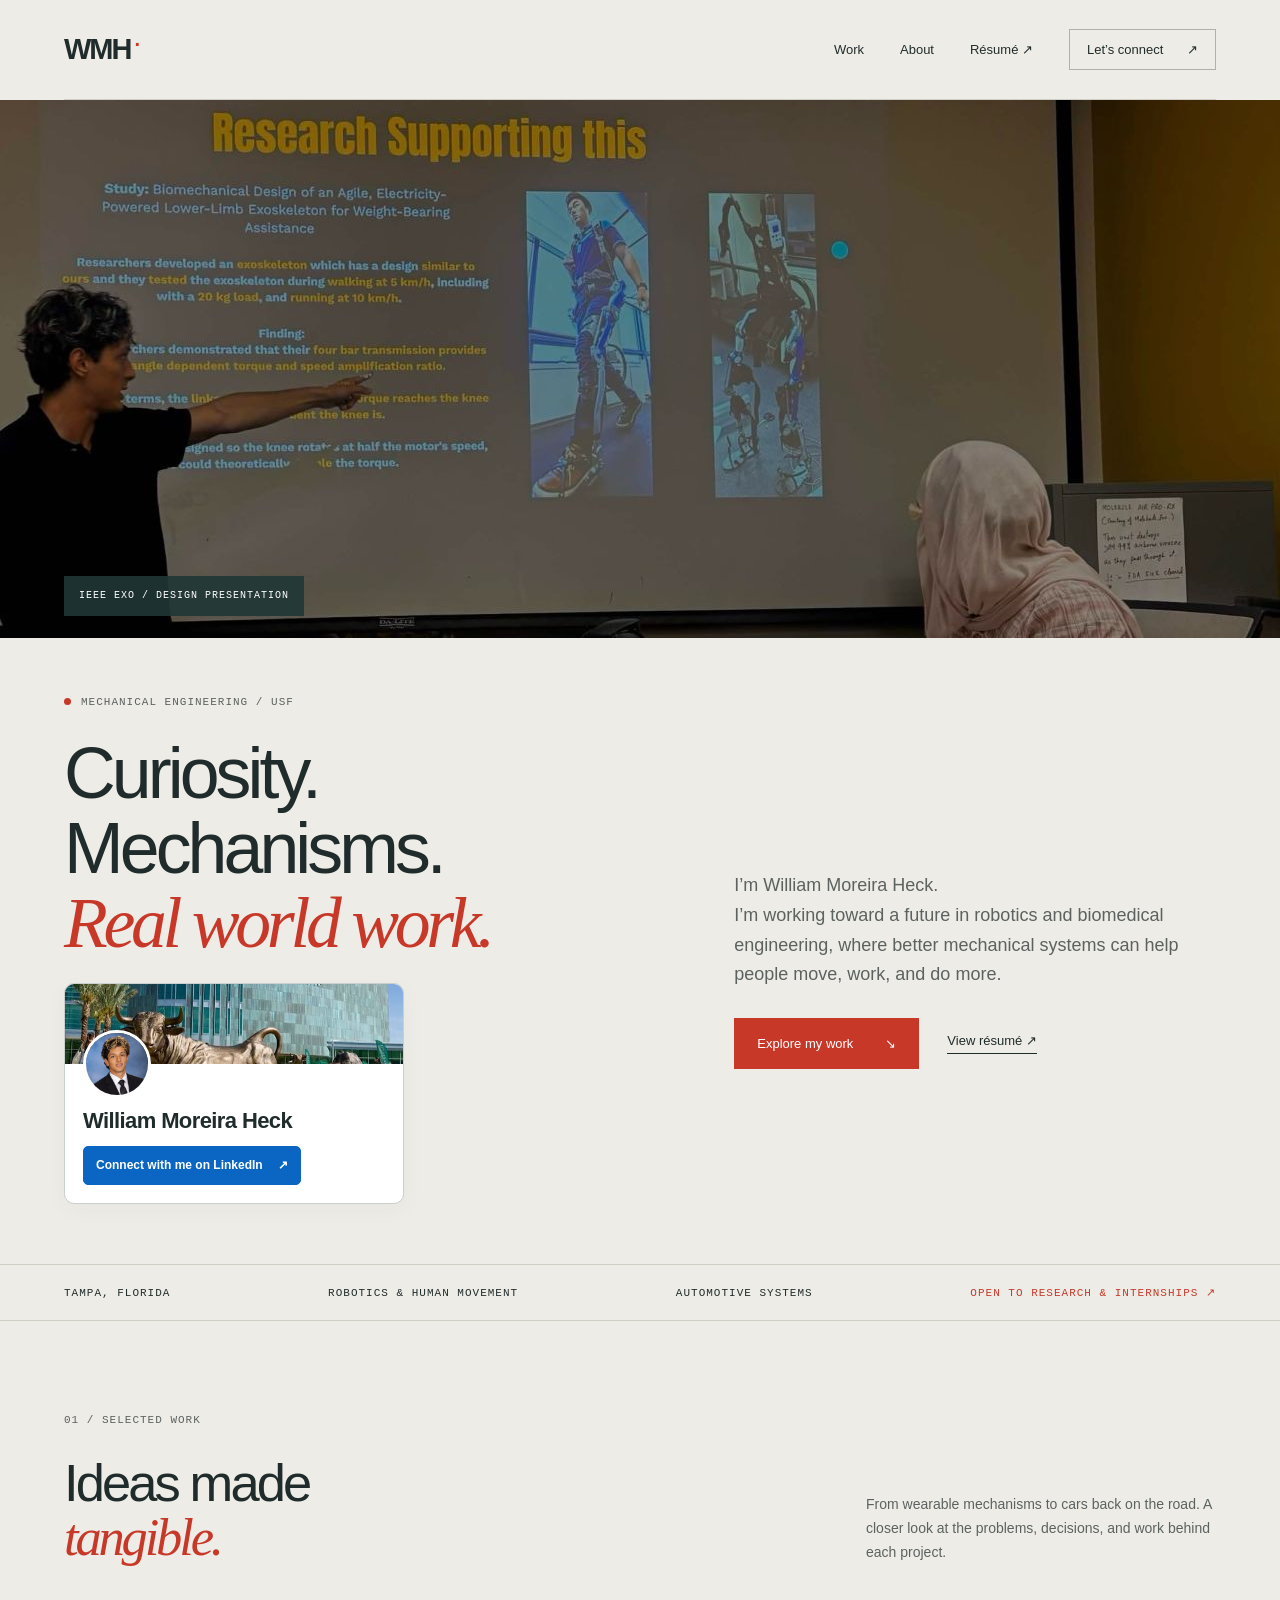
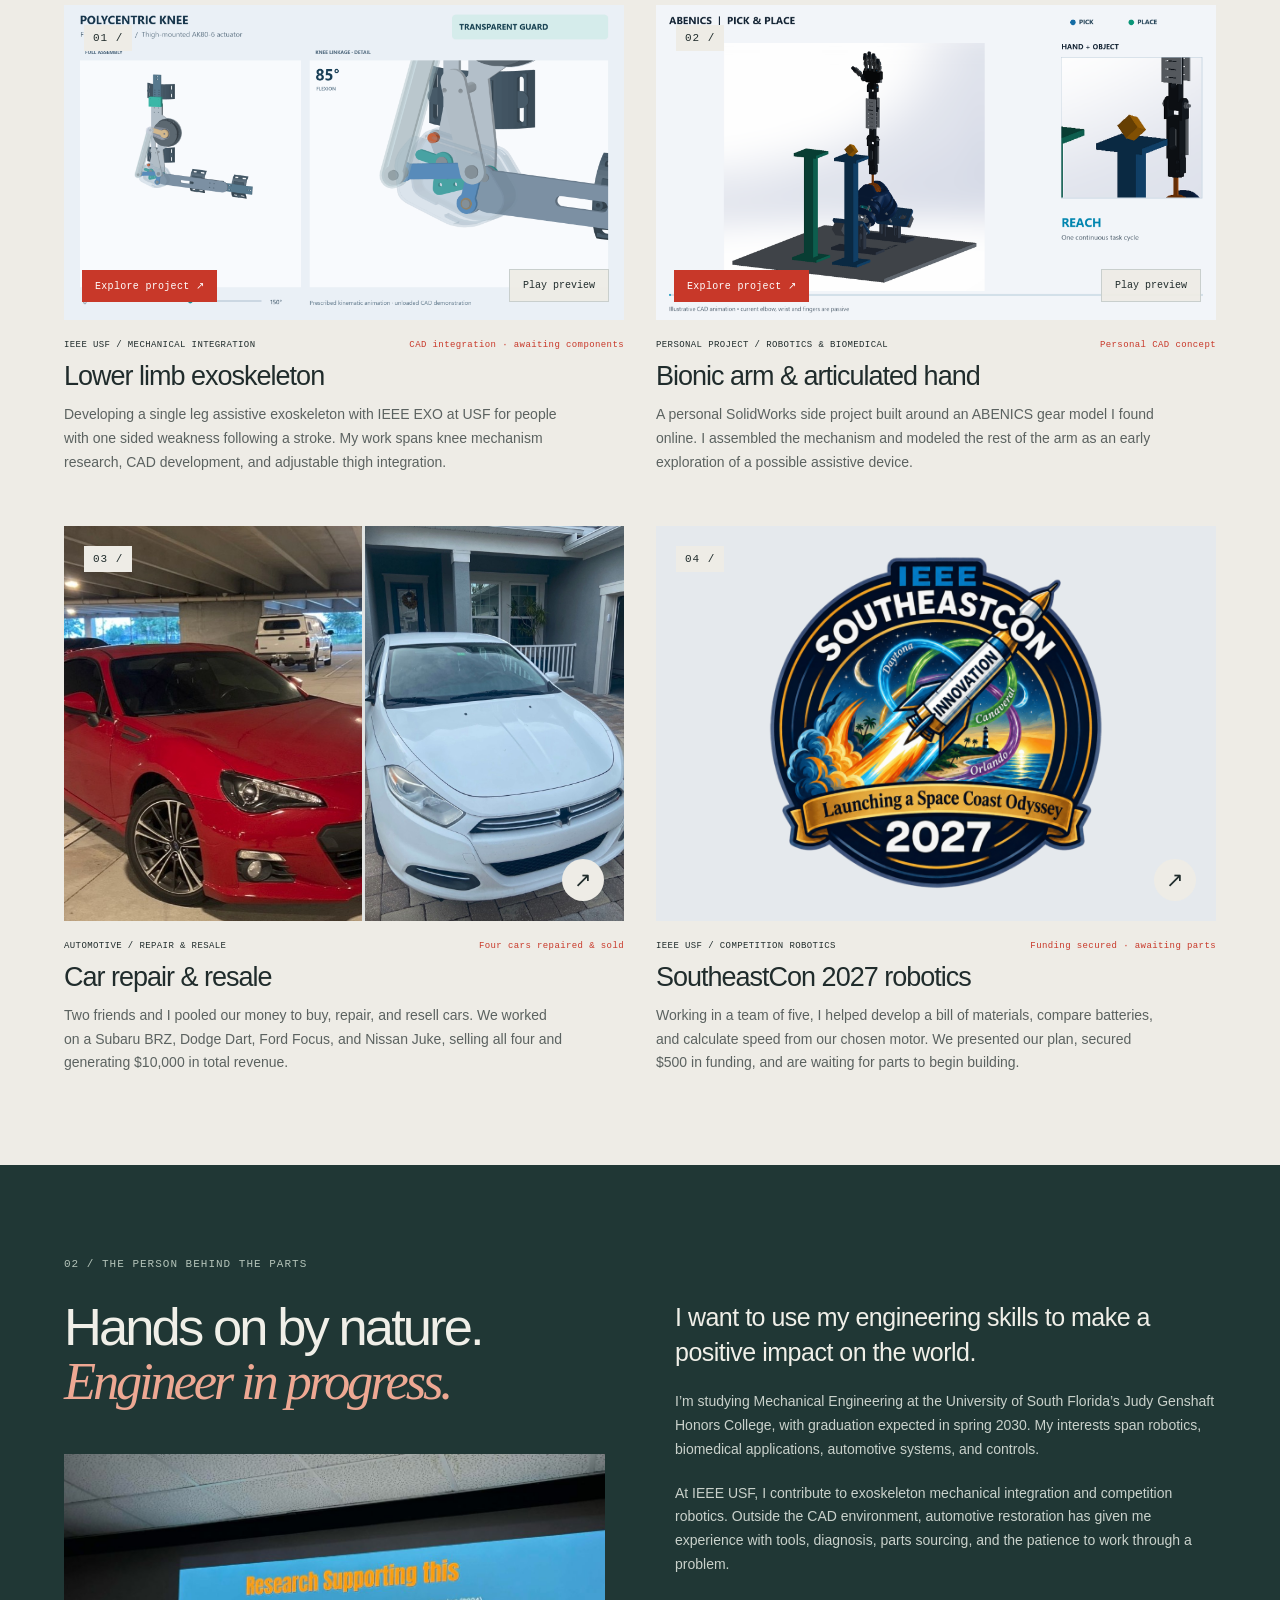
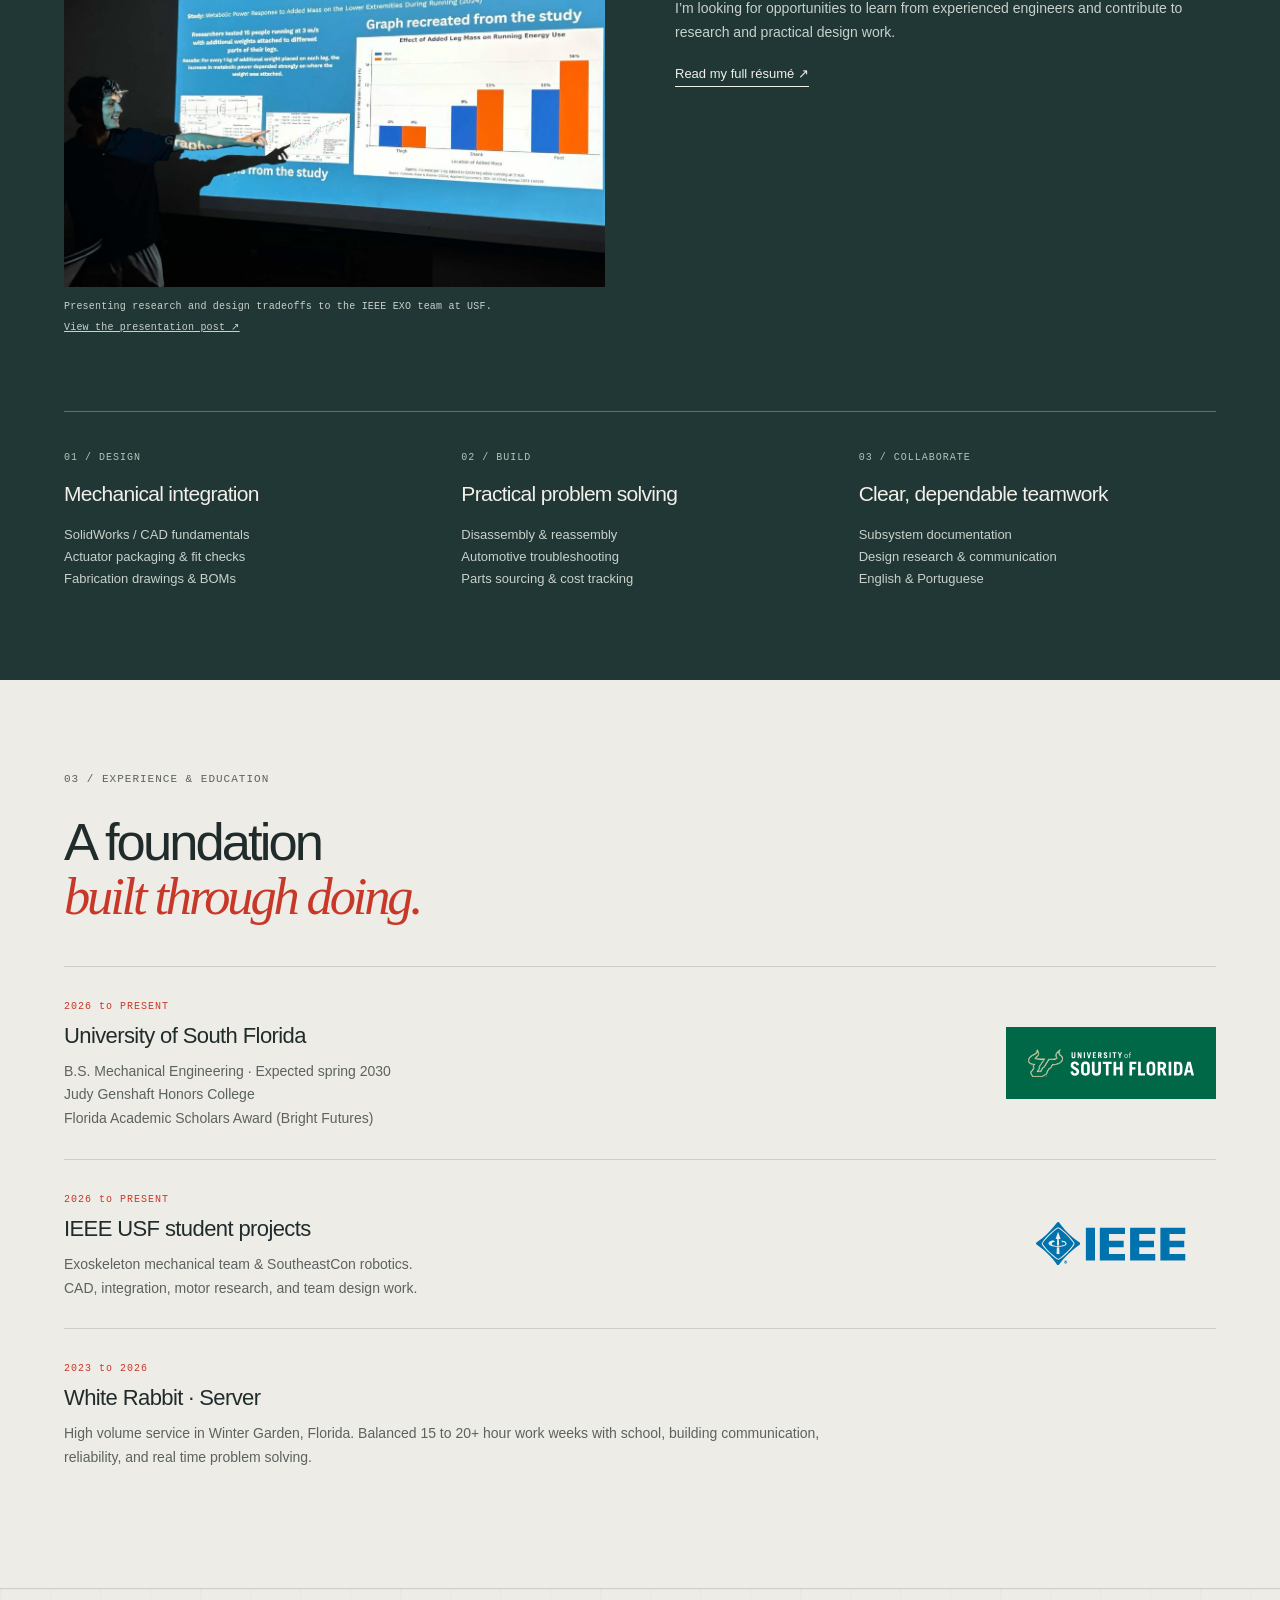
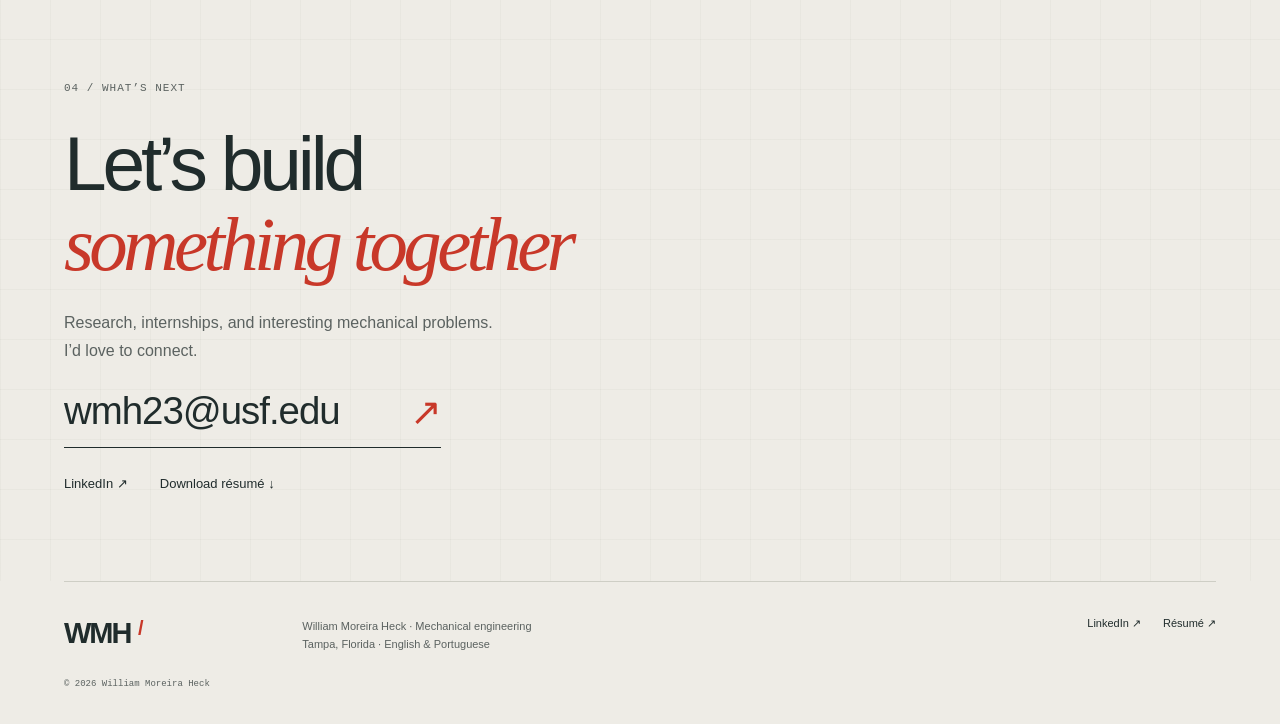
==== commit 99a01d70: "Add education logos, simplify personal statement and remove project filters" ====
--- a/index.html
+++ b/index.html
@@ -1 +1 @@
-<!doctype html><html lang="en"><head><meta charset="utf-8"><meta name="viewport" content="width=device-width,initial-scale=1"><title>Mechanical engineering & project portfolio | William Moreira Heck</title><meta name="description" content="Mechanical engineering student at USF exploring robotics, human movement, and automotive systems. Explore William Moreira Heck’s projects, experience, and résumé."><meta name="theme-color" content="#eeece6"><meta property="og:title" content="Mechanical engineering & project portfolio | William Moreira Heck"><meta property="og:description" content="Mechanical engineering student at USF exploring robotics, human movement, and automotive systems. Explore William Moreira Heck’s projects, experience, and résumé."><link rel="icon" href="favicon.svg" type="image/svg+xml"><link rel="stylesheet" href="styles.css"><link rel="stylesheet" href="cad-20261111.css"><link rel="stylesheet" href="media-20261111-v2.css"><link rel="stylesheet" href="browse-20261111.css"><script src="script.js" defer></script><script src="cad-gallery-20261111-v2.js" defer></script><script src="browse-20261111-v2.js" defer></script><link rel="stylesheet" href="banner-20261111.css"><link rel="stylesheet" href="southeastcon-2027.css"><link rel="stylesheet" href="experience-20261111.css"><link rel="stylesheet" href="profile-card-20261111-v3.css"></head><body><a class="skip" href="#main">Skip to content</a><header class="nav"><a class="brand" href="index.html" aria-label="William Moreira Heck home">WMH<span>·</span></a><nav aria-label="Main navigation"><a href="index.html#work">Work</a><a href="index.html#about">About</a><a href="resume.pdf" target="_blank" rel="noopener">Résumé ↗</a><a class="nav-contact" href="mailto:wmh23@usf.edu">Let’s connect <span>↗</span></a></nav></header><main id="main"><figure class="hero-banner"><img src="william-presenting-research.jpg" alt="William presenting his exoskeleton knee concept at an IEEE EXO team discussion" width="1280" height="980" fetchpriority="high"><figcaption>IEEE EXO / DESIGN PRESENTATION</figcaption></figure><section class="hero"><div class="hero-copy"><p class="eyebrow"><span class="signal"></span> MECHANICAL ENGINEERING / USF</p><div class="hero-identity"><h1>Curiosity.<br>Mechanisms.<br><em>Real world work.</em></h1><aside class="linkedin-card" aria-label="LinkedIn profile"><img class="linkedin-cover" src="william-linkedin-cover.jpg" alt="USF bull statue in front of campus buildings" width="588" height="148" loading="lazy"><div class="linkedin-card-body"><img class="linkedin-portrait" src="william-profile.jpg" alt="William Moreira Heck" width="400" height="400" loading="lazy"><h2>William Moreira Heck</h2><a class="linkedin-connect" href="https://www.linkedin.com/in/william-moreira-heck-858473378/?locale=en-US" target="_blank" rel="noopener">Connect with me on LinkedIn <span aria-hidden="true">↗</span></a></div></aside></div><div class="hero-summary"><p class="hero-intro">I’m William Moreira Heck.<br>I’m working toward a future in robotics and biomedical engineering, where better mechanical systems can help people move, work, and do more.</p><div class="actions"><a class="button" href="#work">Explore my work <span>↘</span></a><a class="text-link" href="resume.pdf" target="_blank" rel="noopener">View résumé ↗</a></div></div></div></section><div class="intro-strip"><span>TAMPA, FLORIDA</span><span>ROBOTICS & HUMAN MOVEMENT</span><span>AUTOMOTIVE SYSTEMS</span><a href="#contact">OPEN TO RESEARCH & INTERNSHIPS ↗</a></div><section id="work" class="work section"><div class="section-top"><div><p class="eyebrow">01 / SELECTED WORK</p><h2>Ideas made<br><em>tangible.</em></h2></div><p>From wearable mechanisms to cars back on the road. A closer look at the problems, decisions, and work behind each project.</p></div><div class="filters" role="group" aria-label="Filter projects"><button class="active" aria-pressed="true" data-filter="all">All work <span>04</span></button><button aria-pressed="false" data-filter="robotics">Robotics & CAD <span>03</span></button><button aria-pressed="false" data-filter="automotive">Automotive <span>01</span></button></div><p class="sr-only" id="filter-status" aria-live="polite"></p><div class="project-grid"><article class="project" data-category="robotics"><div class="project-preview"><a class="project-visual exoskeleton" href="exoskeleton.html#motion-videos" aria-label="Explore Lower limb exoskeleton"><video data-scroll-video muted loop playsinline preload="none" poster="knee-transparent-poster.png" aria-label="Lower limb exoskeleton motion preview"><source src="knee-transparent.mp4" type="video/mp4"></video><span class="project-number">01 /</span><span class="watch-motion">Explore project ↗</span><span class="round-arrow" aria-hidden="true">↗</span></a><button class="preview-toggle" type="button" aria-label="Play preview for Lower limb exoskeleton" aria-pressed="false">Play preview</button></div><div class="project-meta"><span>IEEE USF / MECHANICAL INTEGRATION</span><span>CAD integration · awaiting components</span></div><h3><a href="exoskeleton.html">Lower limb exoskeleton</a></h3><p>Developing a single leg assistive exoskeleton with IEEE EXO at USF for people with one sided weakness following a stroke. My work spans knee mechanism research, CAD development, and adjustable thigh integration.</p></article><article class="project" data-category="robotics"><div class="project-preview"><a class="project-visual bionic-arm" href="bionic-arm.html#motion-videos" aria-label="Explore Bionic arm & articulated hand"><video data-scroll-video muted data-loop-playlist="arm-pick-place.mp4|arm-showcase.mp4" playsinline preload="none" poster="arm-pick-place-poster.png" aria-label="Bionic arm & articulated hand motion preview"><source src="arm-pick-place.mp4" type="video/mp4"></video><span class="project-number">02 /</span><span class="watch-motion">Explore project ↗</span><span class="round-arrow" aria-hidden="true">↗</span></a><button class="preview-toggle" type="button" aria-label="Play preview for Bionic arm & articulated hand" aria-pressed="false">Play preview</button></div><div class="project-meta"><span>PERSONAL PROJECT / ROBOTICS & BIOMEDICAL</span><span>Personal CAD concept</span></div><h3><a href="bionic-arm.html">Bionic arm & articulated hand</a></h3><p>A personal SolidWorks side project built around an ABENICS gear model I found online. I assembled the mechanism and modeled the rest of the arm as an early exploration of a possible assistive device.</p></article><article class="project" data-category="automotive"><a class="project-visual automotive-restoration" href="automotive-restoration.html"><div class="car-pair"><img src="brz-after.jpg" alt="Restored red Subaru BRZ" loading="lazy"><img src="dart-after.jpg" alt="Repaired white Dodge Dart" loading="lazy"></div><span class="project-number">03 /</span><span class="round-arrow" aria-hidden="true">↗</span></a><div class="project-meta"><span>AUTOMOTIVE / REPAIR & RESALE</span><span>Four cars repaired & sold</span></div><h3><a href="automotive-restoration.html">Car repair & resale</a></h3><p>Two friends and I pooled our money to buy, repair, and resell cars. We worked on a Subaru BRZ, Dodge Dart, Ford Focus, and Nissan Juke, selling all four and generating $10,000 in total revenue.</p></article><article class="project" data-category="robotics"><a class="project-visual southeastcon" href="southeastcon.html"><img src="southeastcon-2027-logo.png" alt="Official IEEE SoutheastCon 2027 logo" loading="lazy" width="1200" height="900"><span class="project-number">04 /</span><span class="round-arrow" aria-hidden="true">↗</span></a><div class="project-meta"><span>IEEE USF / COMPETITION ROBOTICS</span><span>Funding secured · awaiting parts</span></div><h3><a href="southeastcon.html">SoutheastCon 2027 robotics</a></h3><p>Working in a team of five, I helped develop a bill of materials, compare batteries, and calculate speed from our chosen motor. We presented our plan, secured $500 in funding, and are waiting for parts to begin building.</p></article></div></section><section class="about section" id="about"><div><p class="eyebrow">02 / THE PERSON BEHIND THE PARTS</p><h2>Hands on by nature.<br><em>Engineer in progress.</em></h2></div><figure class="presenting-photo"><a href="william-presenting-analysis.jpg" data-image-viewer><img src="william-presenting-analysis.jpg" alt="William presenting research on exoskeleton design to the IEEE EXO team at USF" width="1280" height="896" loading="lazy"></a><figcaption>Presenting research and design tradeoffs to the IEEE EXO team at USF. <a href="https://www.linkedin.com/feed/update/urn:li:activity:7521737872345878528/" target="_blank" rel="noopener">View the presentation post ↗</a></figcaption></figure><div class="about-copy"><p class="large-copy">I want to help push robotics forward, especially technology that expands what people can do. Working on an exoskeleton and a robotic arm is my way of starting with real mechanical problems.</p><p>I’m studying Mechanical Engineering at the University of South Florida’s Judy Genshaft Honors College, with graduation expected in spring 2030. My interests span robotics, biomedical applications, automotive systems, and controls.</p><p>At IEEE USF, I contribute to exoskeleton mechanical integration and competition robotics. Outside the CAD environment, automotive restoration has given me experience with tools, diagnosis, parts sourcing, and the patience to work through a problem.</p><p>I’m looking for opportunities to learn from experienced engineers and contribute to research and practical design work.</p><a class="text-link" href="resume.pdf" target="_blank" rel="noopener">Read my full résumé ↗</a></div><div class="skills"><div><span class="mono">01 / DESIGN</span><h3>Mechanical integration</h3><p>SolidWorks / CAD fundamentals<br>Actuator packaging & fit checks<br>Fabrication drawings & BOMs</p></div><div><span class="mono">02 / BUILD</span><h3>Practical problem solving</h3><p>Disassembly & reassembly<br>Automotive troubleshooting<br>Parts sourcing & cost tracking</p></div><div><span class="mono">03 / COLLABORATE</span><h3>Clear, dependable teamwork</h3><p>Subsystem documentation<br>Design research & communication<br>English & Portuguese</p></div></div></section><section class="experience section"><div><p class="eyebrow">03 / EXPERIENCE & EDUCATION</p><h2>A foundation<br><em>built through doing.</em></h2></div><div class="timeline"><article><span class="mono">2026 to PRESENT</span><h3>University of South Florida</h3><p>B.S. Mechanical Engineering · Expected spring 2030<br>Judy Genshaft Honors College<br>Florida Academic Scholars Award (Bright Futures)</p></article><article><span class="mono">2026 to PRESENT</span><h3>IEEE USF student projects</h3><p>Exoskeleton mechanical team & SoutheastCon robotics.<br>CAD, integration, motor research, and team design work.</p></article><article><span class="mono">2023 to 2026</span><h3>White Rabbit · Server</h3><p>High volume service in Winter Garden, Florida. Balanced 15 to 20+ hour work weeks with school, building communication, reliability, and real time problem solving.</p></article></div></section><section class="contact section" id="contact"><p class="eyebrow">04 / WHAT’S NEXT</p><h2>Let’s build<br><em>something together.</em></h2><p>Research, internships, and interesting mechanical problems.<br>I’d love to connect.</p><a class="email-link" href="mailto:wmh23@usf.edu">wmh23@usf.edu <span>↗</span></a><div class="contact-links"><a href="https://www.linkedin.com/in/william-moreira-heck-858473378/?locale=en-US" target="_blank" rel="noopener">LinkedIn ↗</a><a href="resume.pdf" download>Download résumé ↓</a></div></section></main><footer><a class="brand" href="index.html">WMH<span> / </span></a><p>William Moreira Heck · Mechanical engineering<br>Tampa, Florida · English & Portuguese</p><div><a href="https://www.linkedin.com/in/william-moreira-heck-858473378/?locale=en-US" target="_blank" rel="noopener">LinkedIn ↗</a><a href="resume.pdf" target="_blank" rel="noopener">Résumé ↗</a></div><small>© 2026 William Moreira Heck</small></footer></body></html>+<!doctype html><html lang="en"><head><meta charset="utf-8"><meta name="viewport" content="width=device-width,initial-scale=1"><title>Mechanical engineering & project portfolio | William Moreira Heck</title><meta name="description" content="Mechanical engineering student at USF exploring robotics, human movement, and automotive systems. Explore William Moreira Heck’s projects, experience, and résumé."><meta name="theme-color" content="#eeece6"><meta property="og:title" content="Mechanical engineering & project portfolio | William Moreira Heck"><meta property="og:description" content="Mechanical engineering student at USF exploring robotics, human movement, and automotive systems. Explore William Moreira Heck’s projects, experience, and résumé."><link rel="icon" href="favicon.svg" type="image/svg+xml"><link rel="stylesheet" href="styles.css"><link rel="stylesheet" href="cad-20261111.css"><link rel="stylesheet" href="media-20261111-v2.css"><link rel="stylesheet" href="browse-20261111.css"><script src="script.js" defer></script><script src="cad-gallery-20261111-v2.js" defer></script><script src="browse-20261111-v2.js" defer></script><link rel="stylesheet" href="banner-20261111.css"><link rel="stylesheet" href="southeastcon-2027.css"><link rel="stylesheet" href="experience-20261111-v2.css"><link rel="stylesheet" href="profile-card-20261111-v3.css"></head><body><a class="skip" href="#main">Skip to content</a><header class="nav"><a class="brand" href="index.html" aria-label="William Moreira Heck home">WMH<span>·</span></a><nav aria-label="Main navigation"><a href="index.html#work">Work</a><a href="index.html#about">About</a><a href="resume.pdf" target="_blank" rel="noopener">Résumé ↗</a><a class="nav-contact" href="mailto:wmh23@usf.edu">Let’s connect <span>↗</span></a></nav></header><main id="main"><figure class="hero-banner"><img src="william-presenting-research.jpg" alt="William presenting his exoskeleton knee concept at an IEEE EXO team discussion" width="1280" height="980" fetchpriority="high"><figcaption>IEEE EXO / DESIGN PRESENTATION</figcaption></figure><section class="hero"><div class="hero-copy"><p class="eyebrow"><span class="signal"></span> MECHANICAL ENGINEERING / USF</p><div class="hero-identity"><h1>Curiosity.<br>Mechanisms.<br><em>Real world work.</em></h1><aside class="linkedin-card" aria-label="LinkedIn profile"><img class="linkedin-cover" src="william-linkedin-cover.jpg" alt="USF bull statue in front of campus buildings" width="588" height="148" loading="lazy"><div class="linkedin-card-body"><img class="linkedin-portrait" src="william-profile.jpg" alt="William Moreira Heck" width="400" height="400" loading="lazy"><h2>William Moreira Heck</h2><a class="linkedin-connect" href="https://www.linkedin.com/in/william-moreira-heck-858473378/?locale=en-US" target="_blank" rel="noopener">Connect with me on LinkedIn <span aria-hidden="true">↗</span></a></div></aside></div><div class="hero-summary"><p class="hero-intro">I’m William Moreira Heck.<br>I’m working toward a future in robotics and biomedical engineering, where better mechanical systems can help people move, work, and do more.</p><div class="actions"><a class="button" href="#work">Explore my work <span>↘</span></a><a class="text-link" href="resume.pdf" target="_blank" rel="noopener">View résumé ↗</a></div></div></div></section><div class="intro-strip"><span>TAMPA, FLORIDA</span><span>ROBOTICS & HUMAN MOVEMENT</span><span>AUTOMOTIVE SYSTEMS</span><a href="#contact">OPEN TO RESEARCH & INTERNSHIPS ↗</a></div><section id="work" class="work section"><div class="section-top"><div><p class="eyebrow">01 / SELECTED WORK</p><h2>Ideas made<br><em>tangible.</em></h2></div><p>From wearable mechanisms to cars back on the road. A closer look at the problems, decisions, and work behind each project.</p></div><div class="project-grid"><article class="project" data-category="robotics"><div class="project-preview"><a class="project-visual exoskeleton" href="exoskeleton.html#motion-videos" aria-label="Explore Lower limb exoskeleton"><video data-scroll-video muted loop playsinline preload="none" poster="knee-transparent-poster.png" aria-label="Lower limb exoskeleton motion preview"><source src="knee-transparent.mp4" type="video/mp4"></video><span class="project-number">01 /</span><span class="watch-motion">Explore project ↗</span><span class="round-arrow" aria-hidden="true">↗</span></a><button class="preview-toggle" type="button" aria-label="Play preview for Lower limb exoskeleton" aria-pressed="false">Play preview</button></div><div class="project-meta"><span>IEEE USF / MECHANICAL INTEGRATION</span><span>CAD integration · awaiting components</span></div><h3><a href="exoskeleton.html">Lower limb exoskeleton</a></h3><p>Developing a single leg assistive exoskeleton with IEEE EXO at USF for people with one sided weakness following a stroke. My work spans knee mechanism research, CAD development, and adjustable thigh integration.</p></article><article class="project" data-category="robotics"><div class="project-preview"><a class="project-visual bionic-arm" href="bionic-arm.html#motion-videos" aria-label="Explore Bionic arm & articulated hand"><video data-scroll-video muted data-loop-playlist="arm-pick-place.mp4|arm-showcase.mp4" playsinline preload="none" poster="arm-pick-place-poster.png" aria-label="Bionic arm & articulated hand motion preview"><source src="arm-pick-place.mp4" type="video/mp4"></video><span class="project-number">02 /</span><span class="watch-motion">Explore project ↗</span><span class="round-arrow" aria-hidden="true">↗</span></a><button class="preview-toggle" type="button" aria-label="Play preview for Bionic arm & articulated hand" aria-pressed="false">Play preview</button></div><div class="project-meta"><span>PERSONAL PROJECT / ROBOTICS & BIOMEDICAL</span><span>Personal CAD concept</span></div><h3><a href="bionic-arm.html">Bionic arm & articulated hand</a></h3><p>A personal SolidWorks side project built around an ABENICS gear model I found online. I assembled the mechanism and modeled the rest of the arm as an early exploration of a possible assistive device.</p></article><article class="project" data-category="automotive"><a class="project-visual automotive-restoration" href="automotive-restoration.html"><div class="car-pair"><img src="brz-after.jpg" alt="Restored red Subaru BRZ" loading="lazy"><img src="dart-after.jpg" alt="Repaired white Dodge Dart" loading="lazy"></div><span class="project-number">03 /</span><span class="round-arrow" aria-hidden="true">↗</span></a><div class="project-meta"><span>AUTOMOTIVE / REPAIR & RESALE</span><span>Four cars repaired & sold</span></div><h3><a href="automotive-restoration.html">Car repair & resale</a></h3><p>Two friends and I pooled our money to buy, repair, and resell cars. We worked on a Subaru BRZ, Dodge Dart, Ford Focus, and Nissan Juke, selling all four and generating $10,000 in total revenue.</p></article><article class="project" data-category="robotics"><a class="project-visual southeastcon" href="southeastcon.html"><img src="southeastcon-2027-logo.png" alt="Official IEEE SoutheastCon 2027 logo" loading="lazy" width="1200" height="900"><span class="project-number">04 /</span><span class="round-arrow" aria-hidden="true">↗</span></a><div class="project-meta"><span>IEEE USF / COMPETITION ROBOTICS</span><span>Funding secured · awaiting parts</span></div><h3><a href="southeastcon.html">SoutheastCon 2027 robotics</a></h3><p>Working in a team of five, I helped develop a bill of materials, compare batteries, and calculate speed from our chosen motor. We presented our plan, secured $500 in funding, and are waiting for parts to begin building.</p></article></div></section><section class="about section" id="about"><div><p class="eyebrow">02 / THE PERSON BEHIND THE PARTS</p><h2>Hands on by nature.<br><em>Engineer in progress.</em></h2></div><figure class="presenting-photo"><a href="william-presenting-analysis.jpg" data-image-viewer><img src="william-presenting-analysis.jpg" alt="William presenting research on exoskeleton design to the IEEE EXO team at USF" width="1280" height="896" loading="lazy"></a><figcaption>Presenting research and design tradeoffs to the IEEE EXO team at USF. <a href="https://www.linkedin.com/feed/update/urn:li:activity:7521737872345878528/" target="_blank" rel="noopener">View the presentation post ↗</a></figcaption></figure><div class="about-copy"><p class="large-copy">I want to use my engineering skills to make a positive impact on the world.</p><p>I’m studying Mechanical Engineering at the University of South Florida’s Judy Genshaft Honors College, with graduation expected in spring 2030. My interests span robotics, biomedical applications, automotive systems, and controls.</p><p>At IEEE USF, I contribute to exoskeleton mechanical integration and competition robotics. Outside the CAD environment, automotive restoration has given me experience with tools, diagnosis, parts sourcing, and the patience to work through a problem.</p><p>I’m looking for opportunities to learn from experienced engineers and contribute to research and practical design work.</p><a class="text-link" href="resume.pdf" target="_blank" rel="noopener">Read my full résumé ↗</a></div><div class="skills"><div><span class="mono">01 / DESIGN</span><h3>Mechanical integration</h3><p>SolidWorks / CAD fundamentals<br>Actuator packaging & fit checks<br>Fabrication drawings & BOMs</p></div><div><span class="mono">02 / BUILD</span><h3>Practical problem solving</h3><p>Disassembly & reassembly<br>Automotive troubleshooting<br>Parts sourcing & cost tracking</p></div><div><span class="mono">03 / COLLABORATE</span><h3>Clear, dependable teamwork</h3><p>Subsystem documentation<br>Design research & communication<br>English & Portuguese</p></div></div></section><section class="experience section"><div><p class="eyebrow">03 / EXPERIENCE & EDUCATION</p><h2>A foundation<br><em>built through doing.</em></h2></div><div class="timeline"><article class="with-logo"><div class="timeline-copy"><span class="mono">2026 to PRESENT</span><h3>University of South Florida</h3><p>B.S. Mechanical Engineering · Expected spring 2030<br>Judy Genshaft Honors College<br>Florida Academic Scholars Award (Bright Futures)</p></div><div class="timeline-brand usf-brand"><img src="usf-logo.svg" alt="USF logo" loading="lazy"></div></article><article class="with-logo"><div class="timeline-copy"><span class="mono">2026 to PRESENT</span><h3>IEEE USF student projects</h3><p>Exoskeleton mechanical team & SoutheastCon robotics.<br>CAD, integration, motor research, and team design work.</p></div><div class="timeline-brand ieee-brand"><img src="ieee-logo.svg" alt="IEEE logo" loading="lazy"></div></article><article><span class="mono">2023 to 2026</span><h3>White Rabbit · Server</h3><p>High volume service in Winter Garden, Florida. Balanced 15 to 20+ hour work weeks with school, building communication, reliability, and real time problem solving.</p></article></div></section><section class="contact section" id="contact"><p class="eyebrow">04 / WHAT’S NEXT</p><h2>Let’s build<br><em>something together</em></h2><p>Research, internships, and interesting mechanical problems.<br>I’d love to connect.</p><a class="email-link" href="mailto:wmh23@usf.edu">wmh23@usf.edu <span>↗</span></a><div class="contact-links"><a href="https://www.linkedin.com/in/william-moreira-heck-858473378/?locale=en-US" target="_blank" rel="noopener">LinkedIn ↗</a><a href="resume.pdf" download>Download résumé ↓</a></div></section></main><footer><a class="brand" href="index.html">WMH<span> / </span></a><p>William Moreira Heck · Mechanical engineering<br>Tampa, Florida · English & Portuguese</p><div><a href="https://www.linkedin.com/in/william-moreira-heck-858473378/?locale=en-US" target="_blank" rel="noopener">LinkedIn ↗</a><a href="resume.pdf" target="_blank" rel="noopener">Résumé ↗</a></div><small>© 2026 William Moreira Heck</small></footer></body></html>
--- a/experience-20261111-v2.css
+++ b/experience-20261111-v2.css
@@ -0,0 +1,10 @@
+.experience{display:block}
+.experience .timeline{margin-top:42px}
+.experience .timeline article{padding:28px 0}
+.experience .timeline p{max-width:800px}
+.experience .timeline article.with-logo{display:grid;grid-template-columns:minmax(0,1fr) 210px;gap:40px;align-items:center}
+.timeline-brand{justify-self:end;width:210px;padding:22px;display:flex;align-items:center;justify-content:center}
+.timeline-brand img{display:block;width:100%;height:auto;max-height:75px;object-fit:contain}
+.timeline-brand.usf-brand{background:#006747}
+.timeline-brand.ieee-brand img{max-width:150px}
+@media(max-width:620px){.experience .timeline{margin-top:30px}.experience .timeline article{padding:24px 0}.experience .timeline article.with-logo{grid-template-columns:minmax(0,1fr) 100px;gap:18px;align-items:start}.timeline-brand{width:100px;padding:12px;margin-top:24px}.timeline-brand.ieee-brand{padding:6px}.timeline-copy h3{font-size:21px}}
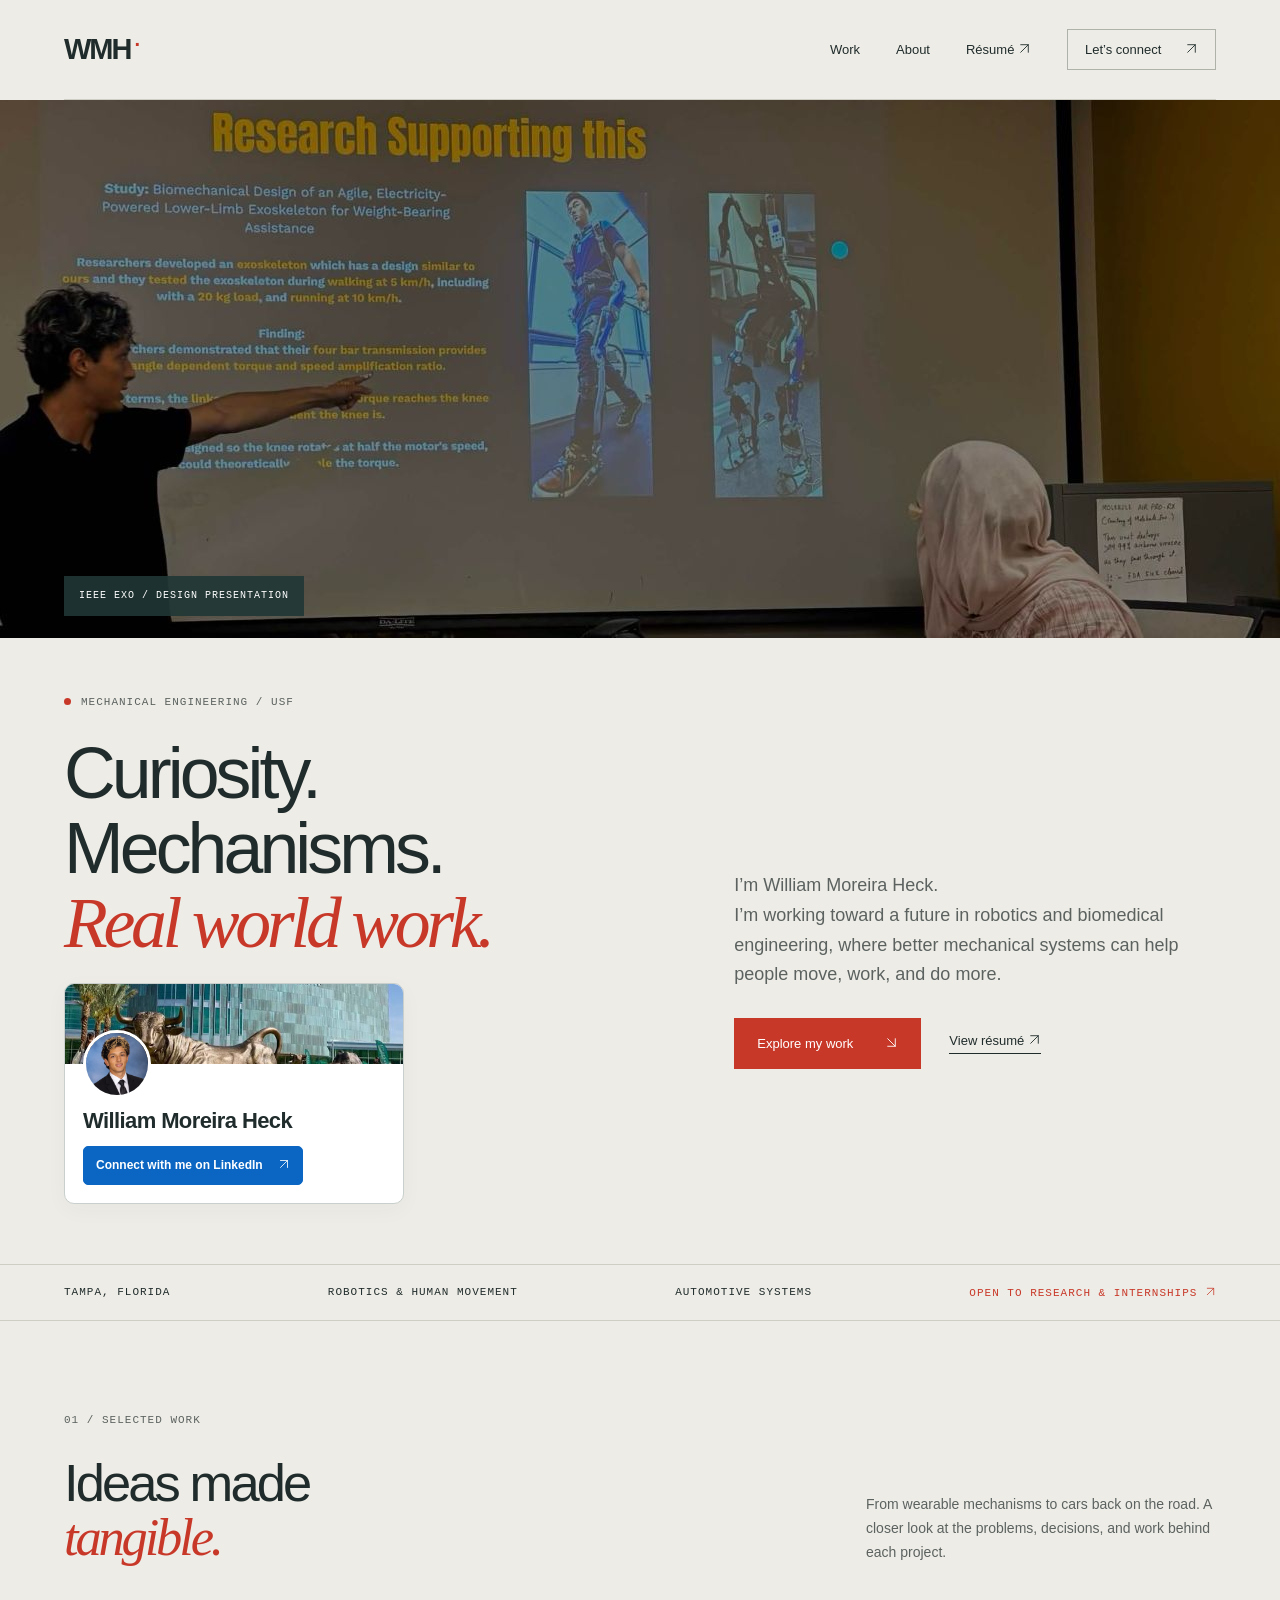
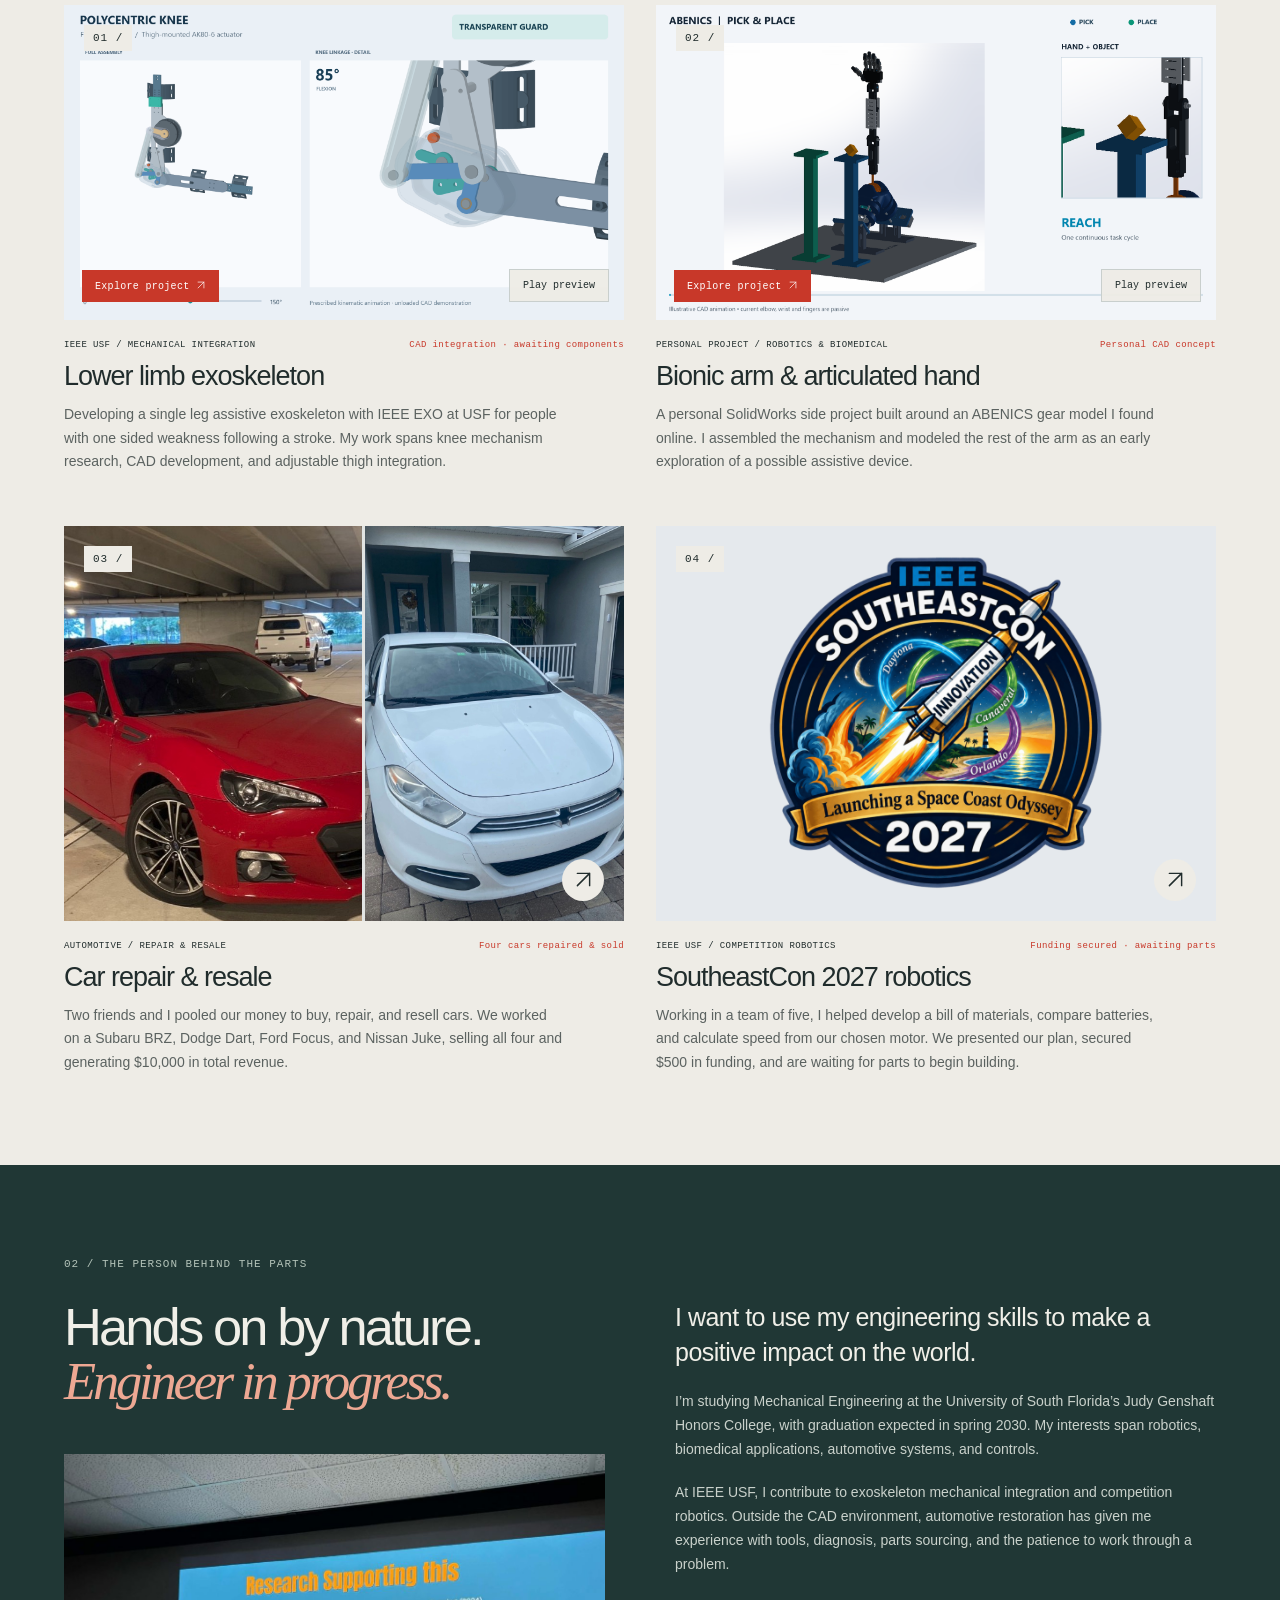
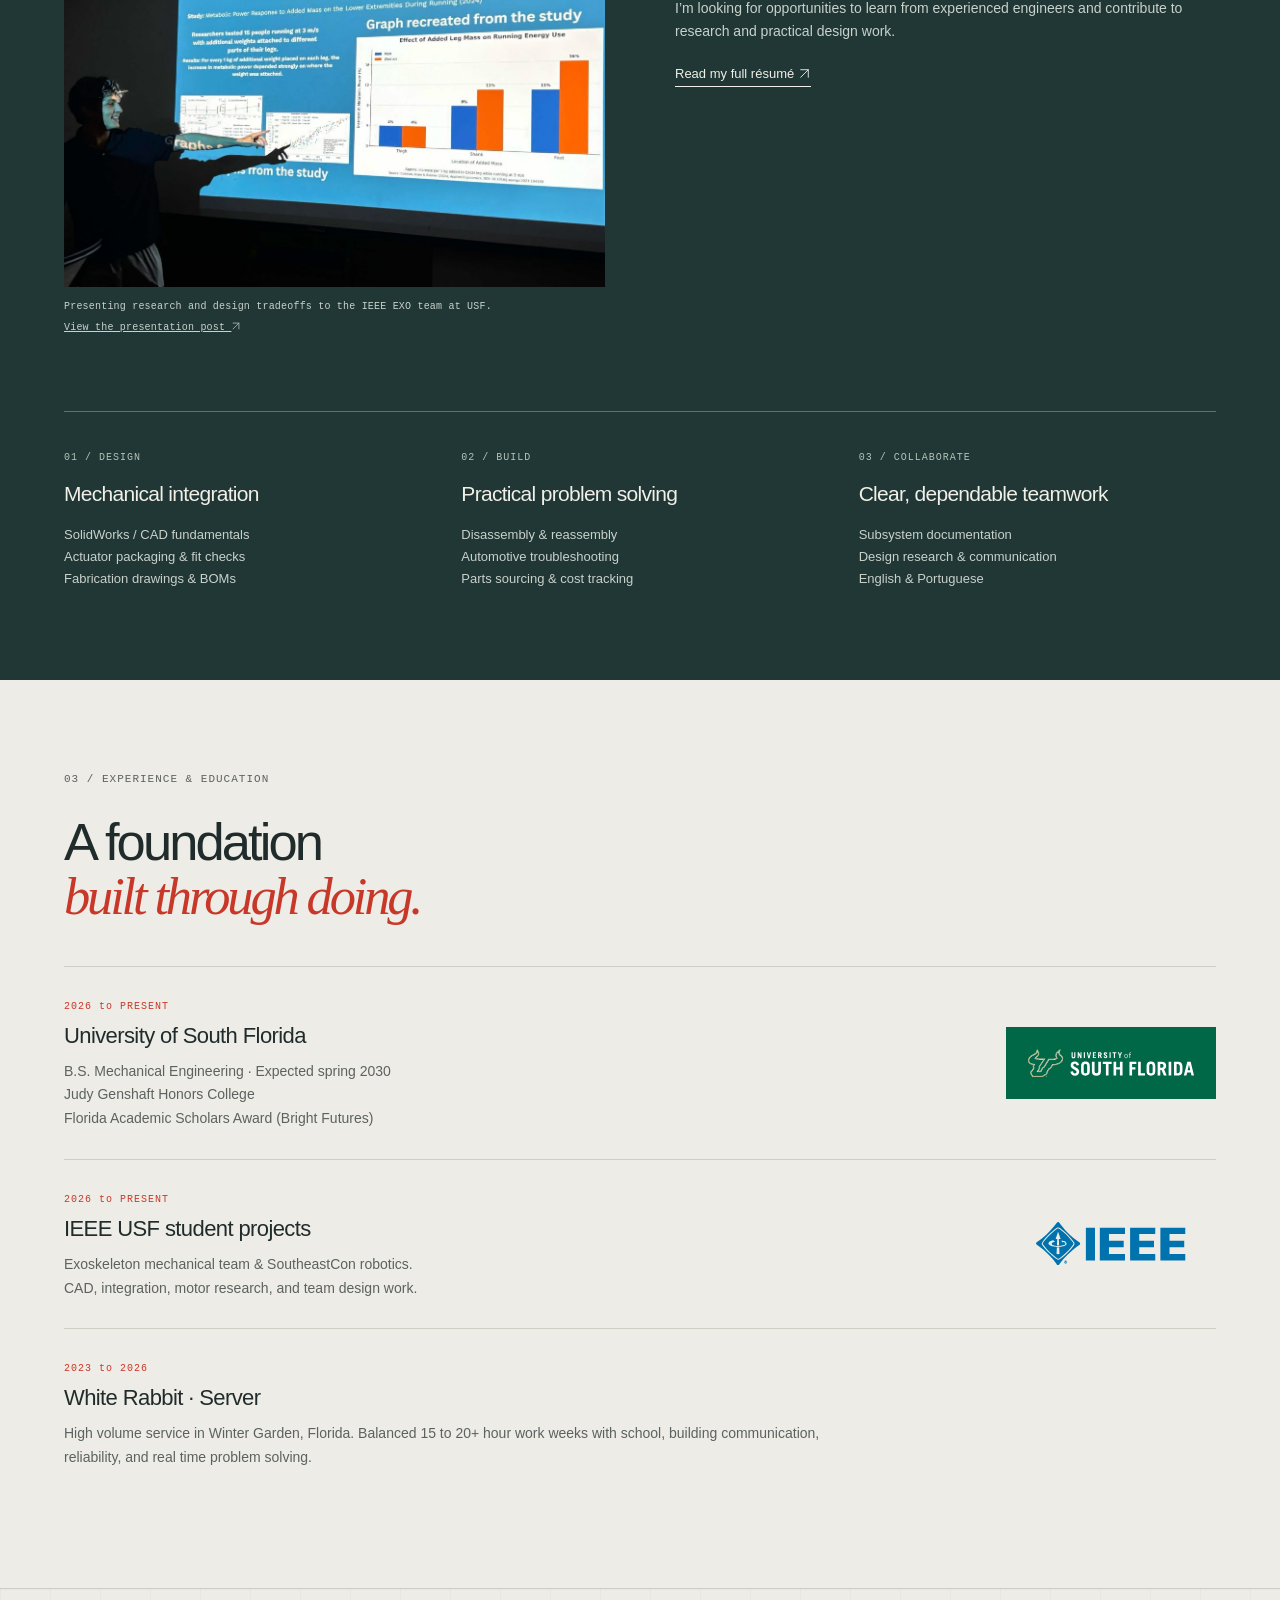
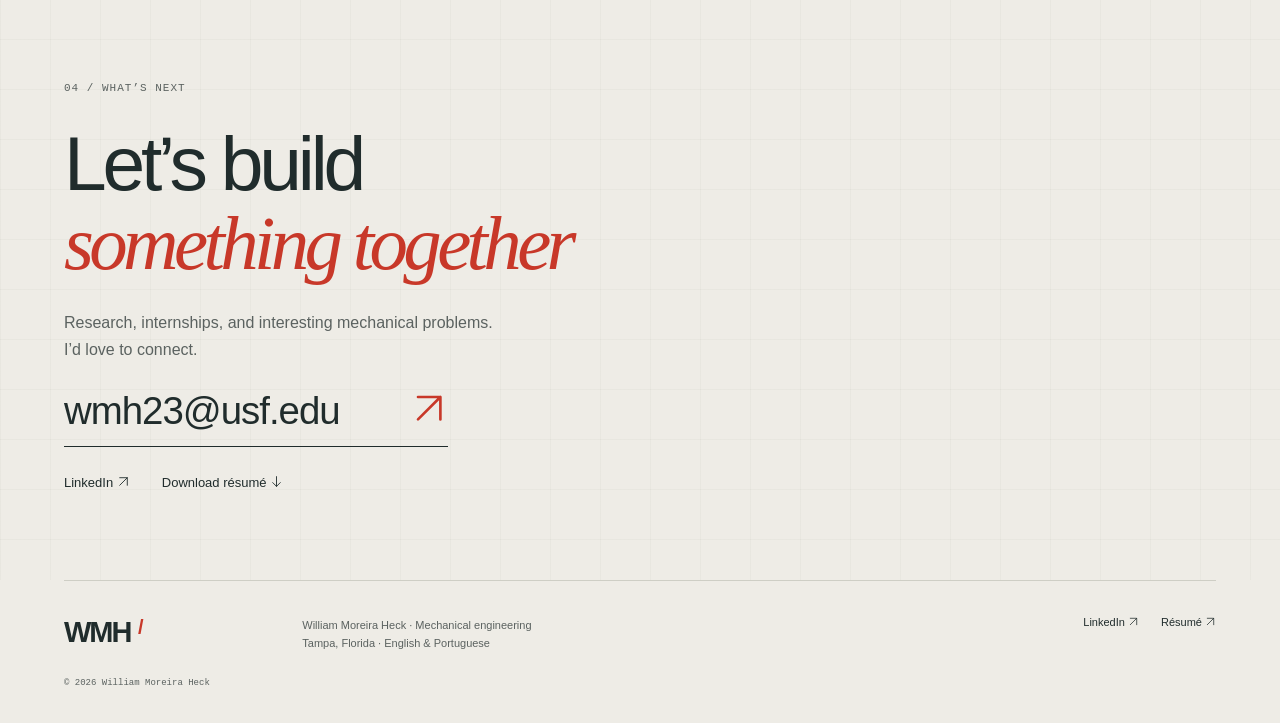
==== commit aee8d83f: "Use SVG arrows instead of emoji-prone characters" ====
--- a/index.html
+++ b/index.html
@@ -1 +1 @@
-<!doctype html><html lang="en"><head><meta charset="utf-8"><meta name="viewport" content="width=device-width,initial-scale=1"><title>Mechanical engineering & project portfolio | William Moreira Heck</title><meta name="description" content="Mechanical engineering student at USF exploring robotics, human movement, and automotive systems. Explore William Moreira Heck’s projects, experience, and résumé."><meta name="theme-color" content="#eeece6"><meta property="og:title" content="Mechanical engineering & project portfolio | William Moreira Heck"><meta property="og:description" content="Mechanical engineering student at USF exploring robotics, human movement, and automotive systems. Explore William Moreira Heck’s projects, experience, and résumé."><link rel="icon" href="favicon.svg" type="image/svg+xml"><link rel="stylesheet" href="styles.css"><link rel="stylesheet" href="cad-20261111.css"><link rel="stylesheet" href="media-20261111-v2.css"><link rel="stylesheet" href="browse-20261111.css"><script src="script.js" defer></script><script src="cad-gallery-20261111-v2.js" defer></script><script src="browse-20261111-v2.js" defer></script><link rel="stylesheet" href="banner-20261111.css"><link rel="stylesheet" href="southeastcon-2027.css"><link rel="stylesheet" href="experience-20261111-v2.css"><link rel="stylesheet" href="profile-card-20261111-v3.css"></head><body><a class="skip" href="#main">Skip to content</a><header class="nav"><a class="brand" href="index.html" aria-label="William Moreira Heck home">WMH<span>·</span></a><nav aria-label="Main navigation"><a href="index.html#work">Work</a><a href="index.html#about">About</a><a href="resume.pdf" target="_blank" rel="noopener">Résumé ↗</a><a class="nav-contact" href="mailto:wmh23@usf.edu">Let’s connect <span>↗</span></a></nav></header><main id="main"><figure class="hero-banner"><img src="william-presenting-research.jpg" alt="William presenting his exoskeleton knee concept at an IEEE EXO team discussion" width="1280" height="980" fetchpriority="high"><figcaption>IEEE EXO / DESIGN PRESENTATION</figcaption></figure><section class="hero"><div class="hero-copy"><p class="eyebrow"><span class="signal"></span> MECHANICAL ENGINEERING / USF</p><div class="hero-identity"><h1>Curiosity.<br>Mechanisms.<br><em>Real world work.</em></h1><aside class="linkedin-card" aria-label="LinkedIn profile"><img class="linkedin-cover" src="william-linkedin-cover.jpg" alt="USF bull statue in front of campus buildings" width="588" height="148" loading="lazy"><div class="linkedin-card-body"><img class="linkedin-portrait" src="william-profile.jpg" alt="William Moreira Heck" width="400" height="400" loading="lazy"><h2>William Moreira Heck</h2><a class="linkedin-connect" href="https://www.linkedin.com/in/william-moreira-heck-858473378/?locale=en-US" target="_blank" rel="noopener">Connect with me on LinkedIn <span aria-hidden="true">↗</span></a></div></aside></div><div class="hero-summary"><p class="hero-intro">I’m William Moreira Heck.<br>I’m working toward a future in robotics and biomedical engineering, where better mechanical systems can help people move, work, and do more.</p><div class="actions"><a class="button" href="#work">Explore my work <span>↘</span></a><a class="text-link" href="resume.pdf" target="_blank" rel="noopener">View résumé ↗</a></div></div></div></section><div class="intro-strip"><span>TAMPA, FLORIDA</span><span>ROBOTICS & HUMAN MOVEMENT</span><span>AUTOMOTIVE SYSTEMS</span><a href="#contact">OPEN TO RESEARCH & INTERNSHIPS ↗</a></div><section id="work" class="work section"><div class="section-top"><div><p class="eyebrow">01 / SELECTED WORK</p><h2>Ideas made<br><em>tangible.</em></h2></div><p>From wearable mechanisms to cars back on the road. A closer look at the problems, decisions, and work behind each project.</p></div><div class="project-grid"><article class="project" data-category="robotics"><div class="project-preview"><a class="project-visual exoskeleton" href="exoskeleton.html#motion-videos" aria-label="Explore Lower limb exoskeleton"><video data-scroll-video muted loop playsinline preload="none" poster="knee-transparent-poster.png" aria-label="Lower limb exoskeleton motion preview"><source src="knee-transparent.mp4" type="video/mp4"></video><span class="project-number">01 /</span><span class="watch-motion">Explore project ↗</span><span class="round-arrow" aria-hidden="true">↗</span></a><button class="preview-toggle" type="button" aria-label="Play preview for Lower limb exoskeleton" aria-pressed="false">Play preview</button></div><div class="project-meta"><span>IEEE USF / MECHANICAL INTEGRATION</span><span>CAD integration · awaiting components</span></div><h3><a href="exoskeleton.html">Lower limb exoskeleton</a></h3><p>Developing a single leg assistive exoskeleton with IEEE EXO at USF for people with one sided weakness following a stroke. My work spans knee mechanism research, CAD development, and adjustable thigh integration.</p></article><article class="project" data-category="robotics"><div class="project-preview"><a class="project-visual bionic-arm" href="bionic-arm.html#motion-videos" aria-label="Explore Bionic arm & articulated hand"><video data-scroll-video muted data-loop-playlist="arm-pick-place.mp4|arm-showcase.mp4" playsinline preload="none" poster="arm-pick-place-poster.png" aria-label="Bionic arm & articulated hand motion preview"><source src="arm-pick-place.mp4" type="video/mp4"></video><span class="project-number">02 /</span><span class="watch-motion">Explore project ↗</span><span class="round-arrow" aria-hidden="true">↗</span></a><button class="preview-toggle" type="button" aria-label="Play preview for Bionic arm & articulated hand" aria-pressed="false">Play preview</button></div><div class="project-meta"><span>PERSONAL PROJECT / ROBOTICS & BIOMEDICAL</span><span>Personal CAD concept</span></div><h3><a href="bionic-arm.html">Bionic arm & articulated hand</a></h3><p>A personal SolidWorks side project built around an ABENICS gear model I found online. I assembled the mechanism and modeled the rest of the arm as an early exploration of a possible assistive device.</p></article><article class="project" data-category="automotive"><a class="project-visual automotive-restoration" href="automotive-restoration.html"><div class="car-pair"><img src="brz-after.jpg" alt="Restored red Subaru BRZ" loading="lazy"><img src="dart-after.jpg" alt="Repaired white Dodge Dart" loading="lazy"></div><span class="project-number">03 /</span><span class="round-arrow" aria-hidden="true">↗</span></a><div class="project-meta"><span>AUTOMOTIVE / REPAIR & RESALE</span><span>Four cars repaired & sold</span></div><h3><a href="automotive-restoration.html">Car repair & resale</a></h3><p>Two friends and I pooled our money to buy, repair, and resell cars. We worked on a Subaru BRZ, Dodge Dart, Ford Focus, and Nissan Juke, selling all four and generating $10,000 in total revenue.</p></article><article class="project" data-category="robotics"><a class="project-visual southeastcon" href="southeastcon.html"><img src="southeastcon-2027-logo.png" alt="Official IEEE SoutheastCon 2027 logo" loading="lazy" width="1200" height="900"><span class="project-number">04 /</span><span class="round-arrow" aria-hidden="true">↗</span></a><div class="project-meta"><span>IEEE USF / COMPETITION ROBOTICS</span><span>Funding secured · awaiting parts</span></div><h3><a href="southeastcon.html">SoutheastCon 2027 robotics</a></h3><p>Working in a team of five, I helped develop a bill of materials, compare batteries, and calculate speed from our chosen motor. We presented our plan, secured $500 in funding, and are waiting for parts to begin building.</p></article></div></section><section class="about section" id="about"><div><p class="eyebrow">02 / THE PERSON BEHIND THE PARTS</p><h2>Hands on by nature.<br><em>Engineer in progress.</em></h2></div><figure class="presenting-photo"><a href="william-presenting-analysis.jpg" data-image-viewer><img src="william-presenting-analysis.jpg" alt="William presenting research on exoskeleton design to the IEEE EXO team at USF" width="1280" height="896" loading="lazy"></a><figcaption>Presenting research and design tradeoffs to the IEEE EXO team at USF. <a href="https://www.linkedin.com/feed/update/urn:li:activity:7521737872345878528/" target="_blank" rel="noopener">View the presentation post ↗</a></figcaption></figure><div class="about-copy"><p class="large-copy">I want to use my engineering skills to make a positive impact on the world.</p><p>I’m studying Mechanical Engineering at the University of South Florida’s Judy Genshaft Honors College, with graduation expected in spring 2030. My interests span robotics, biomedical applications, automotive systems, and controls.</p><p>At IEEE USF, I contribute to exoskeleton mechanical integration and competition robotics. Outside the CAD environment, automotive restoration has given me experience with tools, diagnosis, parts sourcing, and the patience to work through a problem.</p><p>I’m looking for opportunities to learn from experienced engineers and contribute to research and practical design work.</p><a class="text-link" href="resume.pdf" target="_blank" rel="noopener">Read my full résumé ↗</a></div><div class="skills"><div><span class="mono">01 / DESIGN</span><h3>Mechanical integration</h3><p>SolidWorks / CAD fundamentals<br>Actuator packaging & fit checks<br>Fabrication drawings & BOMs</p></div><div><span class="mono">02 / BUILD</span><h3>Practical problem solving</h3><p>Disassembly & reassembly<br>Automotive troubleshooting<br>Parts sourcing & cost tracking</p></div><div><span class="mono">03 / COLLABORATE</span><h3>Clear, dependable teamwork</h3><p>Subsystem documentation<br>Design research & communication<br>English & Portuguese</p></div></div></section><section class="experience section"><div><p class="eyebrow">03 / EXPERIENCE & EDUCATION</p><h2>A foundation<br><em>built through doing.</em></h2></div><div class="timeline"><article class="with-logo"><div class="timeline-copy"><span class="mono">2026 to PRESENT</span><h3>University of South Florida</h3><p>B.S. Mechanical Engineering · Expected spring 2030<br>Judy Genshaft Honors College<br>Florida Academic Scholars Award (Bright Futures)</p></div><div class="timeline-brand usf-brand"><img src="usf-logo.svg" alt="USF logo" loading="lazy"></div></article><article class="with-logo"><div class="timeline-copy"><span class="mono">2026 to PRESENT</span><h3>IEEE USF student projects</h3><p>Exoskeleton mechanical team & SoutheastCon robotics.<br>CAD, integration, motor research, and team design work.</p></div><div class="timeline-brand ieee-brand"><img src="ieee-logo.svg" alt="IEEE logo" loading="lazy"></div></article><article><span class="mono">2023 to 2026</span><h3>White Rabbit · Server</h3><p>High volume service in Winter Garden, Florida. Balanced 15 to 20+ hour work weeks with school, building communication, reliability, and real time problem solving.</p></article></div></section><section class="contact section" id="contact"><p class="eyebrow">04 / WHAT’S NEXT</p><h2>Let’s build<br><em>something together</em></h2><p>Research, internships, and interesting mechanical problems.<br>I’d love to connect.</p><a class="email-link" href="mailto:wmh23@usf.edu">wmh23@usf.edu <span>↗</span></a><div class="contact-links"><a href="https://www.linkedin.com/in/william-moreira-heck-858473378/?locale=en-US" target="_blank" rel="noopener">LinkedIn ↗</a><a href="resume.pdf" download>Download résumé ↓</a></div></section></main><footer><a class="brand" href="index.html">WMH<span> / </span></a><p>William Moreira Heck · Mechanical engineering<br>Tampa, Florida · English & Portuguese</p><div><a href="https://www.linkedin.com/in/william-moreira-heck-858473378/?locale=en-US" target="_blank" rel="noopener">LinkedIn ↗</a><a href="resume.pdf" target="_blank" rel="noopener">Résumé ↗</a></div><small>© 2026 William Moreira Heck</small></footer></body></html>+<!doctype html><html lang="en"><head><meta charset="utf-8"><meta name="viewport" content="width=device-width,initial-scale=1"><title>Mechanical engineering & project portfolio | William Moreira Heck</title><meta name="description" content="Mechanical engineering student at USF exploring robotics, human movement, and automotive systems. Explore William Moreira Heck’s projects, experience, and résumé."><meta name="theme-color" content="#eeece6"><meta property="og:title" content="Mechanical engineering & project portfolio | William Moreira Heck"><meta property="og:description" content="Mechanical engineering student at USF exploring robotics, human movement, and automotive systems. Explore William Moreira Heck’s projects, experience, and résumé."><link rel="icon" href="favicon.svg" type="image/svg+xml"><link rel="stylesheet" href="styles.css"><link rel="stylesheet" href="arrows-20261111.css"><link rel="stylesheet" href="cad-20261111.css"><link rel="stylesheet" href="media-20261111-v2.css"><link rel="stylesheet" href="browse-20261111.css"><script src="script-20261111-v2.js" defer></script><script src="cad-gallery-20261111-v2.js" defer></script><script src="browse-20261111-v2.js" defer></script><link rel="stylesheet" href="banner-20261111.css"><link rel="stylesheet" href="southeastcon-2027.css"><link rel="stylesheet" href="experience-20261111-v2.css"><link rel="stylesheet" href="profile-card-20261111-v3.css"></head><body><a class="skip" href="#main">Skip to content</a><header class="nav"><a class="brand" href="index.html" aria-label="William Moreira Heck home">WMH<span>·</span></a><nav aria-label="Main navigation"><a href="index.html#work">Work</a><a href="index.html#about">About</a><a href="resume.pdf" target="_blank" rel="noopener">Résumé <svg class="ui-arrow" viewBox="0 0 24 24" aria-hidden="true" focusable="false"><path d="M5 19 19 5M5 5h14v14"/></svg></a><a class="nav-contact" href="mailto:wmh23@usf.edu">Let’s connect <span><svg class="ui-arrow" viewBox="0 0 24 24" aria-hidden="true" focusable="false"><path d="M5 19 19 5M5 5h14v14"/></svg></span></a></nav></header><main id="main"><figure class="hero-banner"><img src="william-presenting-research.jpg" alt="William presenting his exoskeleton knee concept at an IEEE EXO team discussion" width="1280" height="980" fetchpriority="high"><figcaption>IEEE EXO / DESIGN PRESENTATION</figcaption></figure><section class="hero"><div class="hero-copy"><p class="eyebrow"><span class="signal"></span> MECHANICAL ENGINEERING / USF</p><div class="hero-identity"><h1>Curiosity.<br>Mechanisms.<br><em>Real world work.</em></h1><aside class="linkedin-card" aria-label="LinkedIn profile"><img class="linkedin-cover" src="william-linkedin-cover.jpg" alt="USF bull statue in front of campus buildings" width="588" height="148" loading="lazy"><div class="linkedin-card-body"><img class="linkedin-portrait" src="william-profile.jpg" alt="William Moreira Heck" width="400" height="400" loading="lazy"><h2>William Moreira Heck</h2><a class="linkedin-connect" href="https://www.linkedin.com/in/william-moreira-heck-858473378/?locale=en-US" target="_blank" rel="noopener">Connect with me on LinkedIn <span aria-hidden="true"><svg class="ui-arrow" viewBox="0 0 24 24" aria-hidden="true" focusable="false"><path d="M5 19 19 5M5 5h14v14"/></svg></span></a></div></aside></div><div class="hero-summary"><p class="hero-intro">I’m William Moreira Heck.<br>I’m working toward a future in robotics and biomedical engineering, where better mechanical systems can help people move, work, and do more.</p><div class="actions"><a class="button" href="#work">Explore my work <span><svg class="ui-arrow" viewBox="0 0 24 24" aria-hidden="true" focusable="false"><path d="M5 5 19 19M5 19h14V5"/></svg></span></a><a class="text-link" href="resume.pdf" target="_blank" rel="noopener">View résumé <svg class="ui-arrow" viewBox="0 0 24 24" aria-hidden="true" focusable="false"><path d="M5 19 19 5M5 5h14v14"/></svg></a></div></div></div></section><div class="intro-strip"><span>TAMPA, FLORIDA</span><span>ROBOTICS & HUMAN MOVEMENT</span><span>AUTOMOTIVE SYSTEMS</span><a href="#contact">OPEN TO RESEARCH & INTERNSHIPS <svg class="ui-arrow" viewBox="0 0 24 24" aria-hidden="true" focusable="false"><path d="M5 19 19 5M5 5h14v14"/></svg></a></div><section id="work" class="work section"><div class="section-top"><div><p class="eyebrow">01 / SELECTED WORK</p><h2>Ideas made<br><em>tangible.</em></h2></div><p>From wearable mechanisms to cars back on the road. A closer look at the problems, decisions, and work behind each project.</p></div><div class="project-grid"><article class="project" data-category="robotics"><div class="project-preview"><a class="project-visual exoskeleton" href="exoskeleton.html#motion-videos" aria-label="Explore Lower limb exoskeleton"><video data-scroll-video muted loop playsinline preload="none" poster="knee-transparent-poster.png" aria-label="Lower limb exoskeleton motion preview"><source src="knee-transparent.mp4" type="video/mp4"></video><span class="project-number">01 /</span><span class="watch-motion">Explore project <svg class="ui-arrow" viewBox="0 0 24 24" aria-hidden="true" focusable="false"><path d="M5 19 19 5M5 5h14v14"/></svg></span><span class="round-arrow" aria-hidden="true"><svg class="ui-arrow" viewBox="0 0 24 24" aria-hidden="true" focusable="false"><path d="M5 19 19 5M5 5h14v14"/></svg></span></a><button class="preview-toggle" type="button" aria-label="Play preview for Lower limb exoskeleton" aria-pressed="false">Play preview</button></div><div class="project-meta"><span>IEEE USF / MECHANICAL INTEGRATION</span><span>CAD integration · awaiting components</span></div><h3><a href="exoskeleton.html">Lower limb exoskeleton</a></h3><p>Developing a single leg assistive exoskeleton with IEEE EXO at USF for people with one sided weakness following a stroke. My work spans knee mechanism research, CAD development, and adjustable thigh integration.</p></article><article class="project" data-category="robotics"><div class="project-preview"><a class="project-visual bionic-arm" href="bionic-arm.html#motion-videos" aria-label="Explore Bionic arm & articulated hand"><video data-scroll-video muted data-loop-playlist="arm-pick-place.mp4|arm-showcase.mp4" playsinline preload="none" poster="arm-pick-place-poster.png" aria-label="Bionic arm & articulated hand motion preview"><source src="arm-pick-place.mp4" type="video/mp4"></video><span class="project-number">02 /</span><span class="watch-motion">Explore project <svg class="ui-arrow" viewBox="0 0 24 24" aria-hidden="true" focusable="false"><path d="M5 19 19 5M5 5h14v14"/></svg></span><span class="round-arrow" aria-hidden="true"><svg class="ui-arrow" viewBox="0 0 24 24" aria-hidden="true" focusable="false"><path d="M5 19 19 5M5 5h14v14"/></svg></span></a><button class="preview-toggle" type="button" aria-label="Play preview for Bionic arm & articulated hand" aria-pressed="false">Play preview</button></div><div class="project-meta"><span>PERSONAL PROJECT / ROBOTICS & BIOMEDICAL</span><span>Personal CAD concept</span></div><h3><a href="bionic-arm.html">Bionic arm & articulated hand</a></h3><p>A personal SolidWorks side project built around an ABENICS gear model I found online. I assembled the mechanism and modeled the rest of the arm as an early exploration of a possible assistive device.</p></article><article class="project" data-category="automotive"><a class="project-visual automotive-restoration" href="automotive-restoration.html"><div class="car-pair"><img src="brz-after.jpg" alt="Restored red Subaru BRZ" loading="lazy"><img src="dart-after.jpg" alt="Repaired white Dodge Dart" loading="lazy"></div><span class="project-number">03 /</span><span class="round-arrow" aria-hidden="true"><svg class="ui-arrow" viewBox="0 0 24 24" aria-hidden="true" focusable="false"><path d="M5 19 19 5M5 5h14v14"/></svg></span></a><div class="project-meta"><span>AUTOMOTIVE / REPAIR & RESALE</span><span>Four cars repaired & sold</span></div><h3><a href="automotive-restoration.html">Car repair & resale</a></h3><p>Two friends and I pooled our money to buy, repair, and resell cars. We worked on a Subaru BRZ, Dodge Dart, Ford Focus, and Nissan Juke, selling all four and generating $10,000 in total revenue.</p></article><article class="project" data-category="robotics"><a class="project-visual southeastcon" href="southeastcon.html"><img src="southeastcon-2027-logo.png" alt="Official IEEE SoutheastCon 2027 logo" loading="lazy" width="1200" height="900"><span class="project-number">04 /</span><span class="round-arrow" aria-hidden="true"><svg class="ui-arrow" viewBox="0 0 24 24" aria-hidden="true" focusable="false"><path d="M5 19 19 5M5 5h14v14"/></svg></span></a><div class="project-meta"><span>IEEE USF / COMPETITION ROBOTICS</span><span>Funding secured · awaiting parts</span></div><h3><a href="southeastcon.html">SoutheastCon 2027 robotics</a></h3><p>Working in a team of five, I helped develop a bill of materials, compare batteries, and calculate speed from our chosen motor. We presented our plan, secured $500 in funding, and are waiting for parts to begin building.</p></article></div></section><section class="about section" id="about"><div><p class="eyebrow">02 / THE PERSON BEHIND THE PARTS</p><h2>Hands on by nature.<br><em>Engineer in progress.</em></h2></div><figure class="presenting-photo"><a href="william-presenting-analysis.jpg" data-image-viewer><img src="william-presenting-analysis.jpg" alt="William presenting research on exoskeleton design to the IEEE EXO team at USF" width="1280" height="896" loading="lazy"></a><figcaption>Presenting research and design tradeoffs to the IEEE EXO team at USF. <a href="https://www.linkedin.com/feed/update/urn:li:activity:7521737872345878528/" target="_blank" rel="noopener">View the presentation post <svg class="ui-arrow" viewBox="0 0 24 24" aria-hidden="true" focusable="false"><path d="M5 19 19 5M5 5h14v14"/></svg></a></figcaption></figure><div class="about-copy"><p class="large-copy">I want to use my engineering skills to make a positive impact on the world.</p><p>I’m studying Mechanical Engineering at the University of South Florida’s Judy Genshaft Honors College, with graduation expected in spring 2030. My interests span robotics, biomedical applications, automotive systems, and controls.</p><p>At IEEE USF, I contribute to exoskeleton mechanical integration and competition robotics. Outside the CAD environment, automotive restoration has given me experience with tools, diagnosis, parts sourcing, and the patience to work through a problem.</p><p>I’m looking for opportunities to learn from experienced engineers and contribute to research and practical design work.</p><a class="text-link" href="resume.pdf" target="_blank" rel="noopener">Read my full résumé <svg class="ui-arrow" viewBox="0 0 24 24" aria-hidden="true" focusable="false"><path d="M5 19 19 5M5 5h14v14"/></svg></a></div><div class="skills"><div><span class="mono">01 / DESIGN</span><h3>Mechanical integration</h3><p>SolidWorks / CAD fundamentals<br>Actuator packaging & fit checks<br>Fabrication drawings & BOMs</p></div><div><span class="mono">02 / BUILD</span><h3>Practical problem solving</h3><p>Disassembly & reassembly<br>Automotive troubleshooting<br>Parts sourcing & cost tracking</p></div><div><span class="mono">03 / COLLABORATE</span><h3>Clear, dependable teamwork</h3><p>Subsystem documentation<br>Design research & communication<br>English & Portuguese</p></div></div></section><section class="experience section"><div><p class="eyebrow">03 / EXPERIENCE & EDUCATION</p><h2>A foundation<br><em>built through doing.</em></h2></div><div class="timeline"><article class="with-logo"><div class="timeline-copy"><span class="mono">2026 to PRESENT</span><h3>University of South Florida</h3><p>B.S. Mechanical Engineering · Expected spring 2030<br>Judy Genshaft Honors College<br>Florida Academic Scholars Award (Bright Futures)</p></div><div class="timeline-brand usf-brand"><img src="usf-logo.svg" alt="USF logo" loading="lazy"></div></article><article class="with-logo"><div class="timeline-copy"><span class="mono">2026 to PRESENT</span><h3>IEEE USF student projects</h3><p>Exoskeleton mechanical team & SoutheastCon robotics.<br>CAD, integration, motor research, and team design work.</p></div><div class="timeline-brand ieee-brand"><img src="ieee-logo.svg" alt="IEEE logo" loading="lazy"></div></article><article><span class="mono">2023 to 2026</span><h3>White Rabbit · Server</h3><p>High volume service in Winter Garden, Florida. Balanced 15 to 20+ hour work weeks with school, building communication, reliability, and real time problem solving.</p></article></div></section><section class="contact section" id="contact"><p class="eyebrow">04 / WHAT’S NEXT</p><h2>Let’s build<br><em>something together</em></h2><p>Research, internships, and interesting mechanical problems.<br>I’d love to connect.</p><a class="email-link" href="mailto:wmh23@usf.edu">wmh23@usf.edu <span><svg class="ui-arrow" viewBox="0 0 24 24" aria-hidden="true" focusable="false"><path d="M5 19 19 5M5 5h14v14"/></svg></span></a><div class="contact-links"><a href="https://www.linkedin.com/in/william-moreira-heck-858473378/?locale=en-US" target="_blank" rel="noopener">LinkedIn <svg class="ui-arrow" viewBox="0 0 24 24" aria-hidden="true" focusable="false"><path d="M5 19 19 5M5 5h14v14"/></svg></a><a href="resume.pdf" download>Download résumé <svg class="ui-arrow" viewBox="0 0 24 24" aria-hidden="true" focusable="false"><path d="M12 3v18M5 14l7 7 7-7"/></svg></a></div></section></main><footer><a class="brand" href="index.html">WMH<span> / </span></a><p>William Moreira Heck · Mechanical engineering<br>Tampa, Florida · English & Portuguese</p><div><a href="https://www.linkedin.com/in/william-moreira-heck-858473378/?locale=en-US" target="_blank" rel="noopener">LinkedIn <svg class="ui-arrow" viewBox="0 0 24 24" aria-hidden="true" focusable="false"><path d="M5 19 19 5M5 5h14v14"/></svg></a><a href="resume.pdf" target="_blank" rel="noopener">Résumé <svg class="ui-arrow" viewBox="0 0 24 24" aria-hidden="true" focusable="false"><path d="M5 19 19 5M5 5h14v14"/></svg></a></div><small>© 2026 William Moreira Heck</small></footer></body></html>
--- a/arrows-20261111.css
+++ b/arrows-20261111.css
@@ -0,0 +1 @@
+.ui-arrow{display:inline-block;width:1em;height:1em;vertical-align:-.1em;overflow:visible;fill:none;stroke:currentColor;stroke-width:1.65;stroke-linecap:round;stroke-linejoin:round;flex-shrink:0}
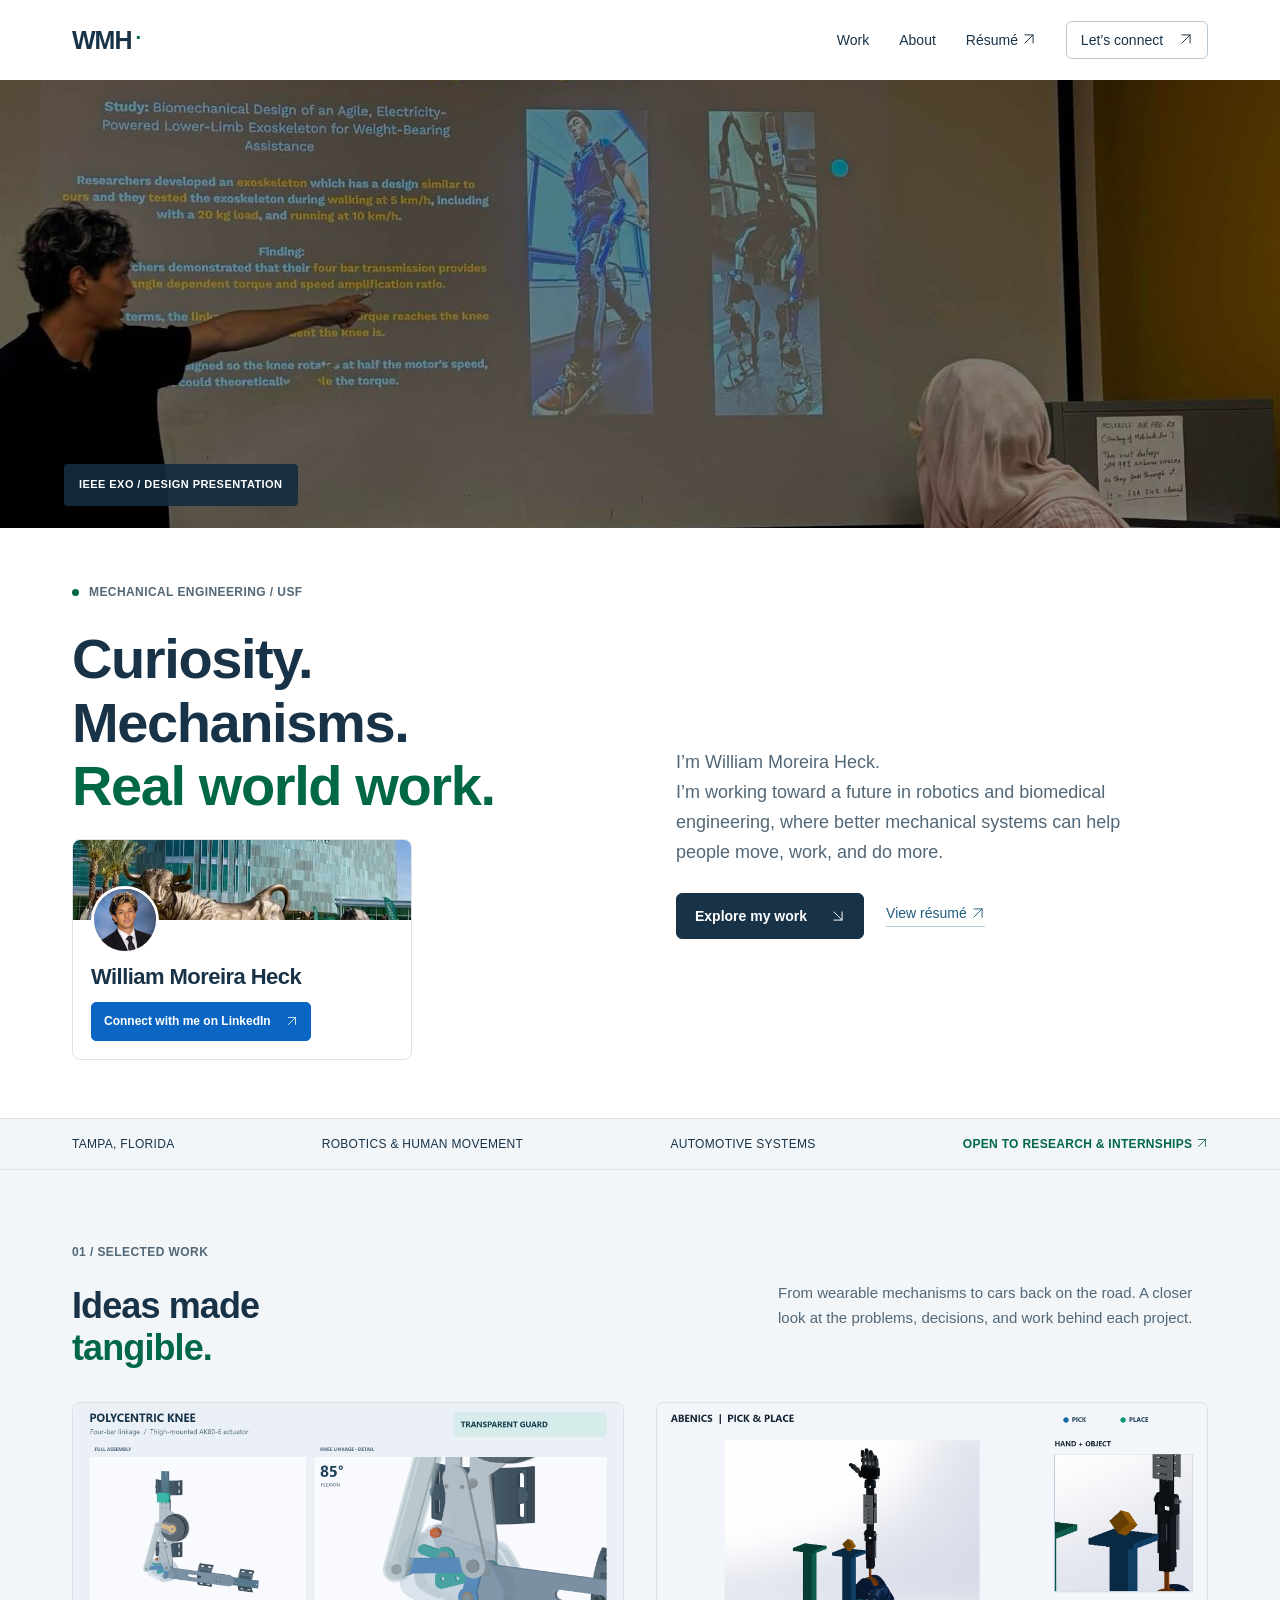
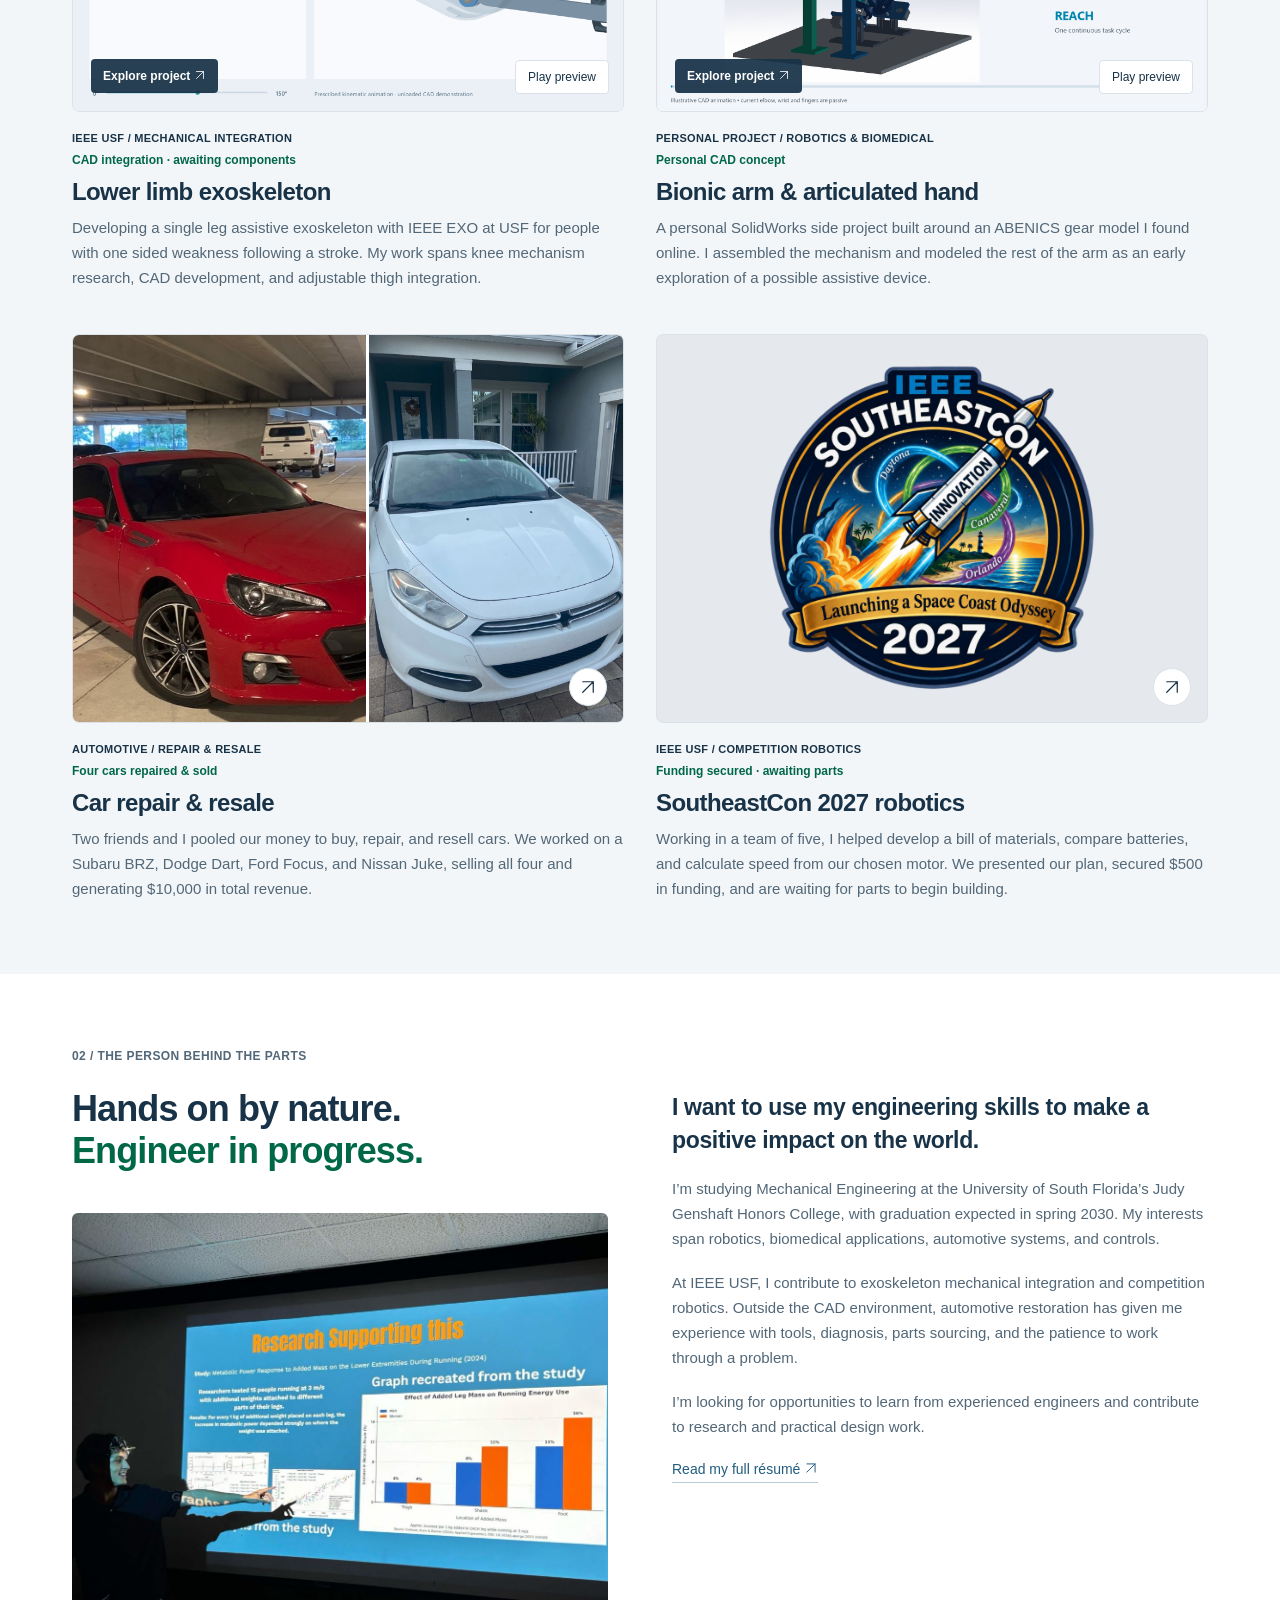
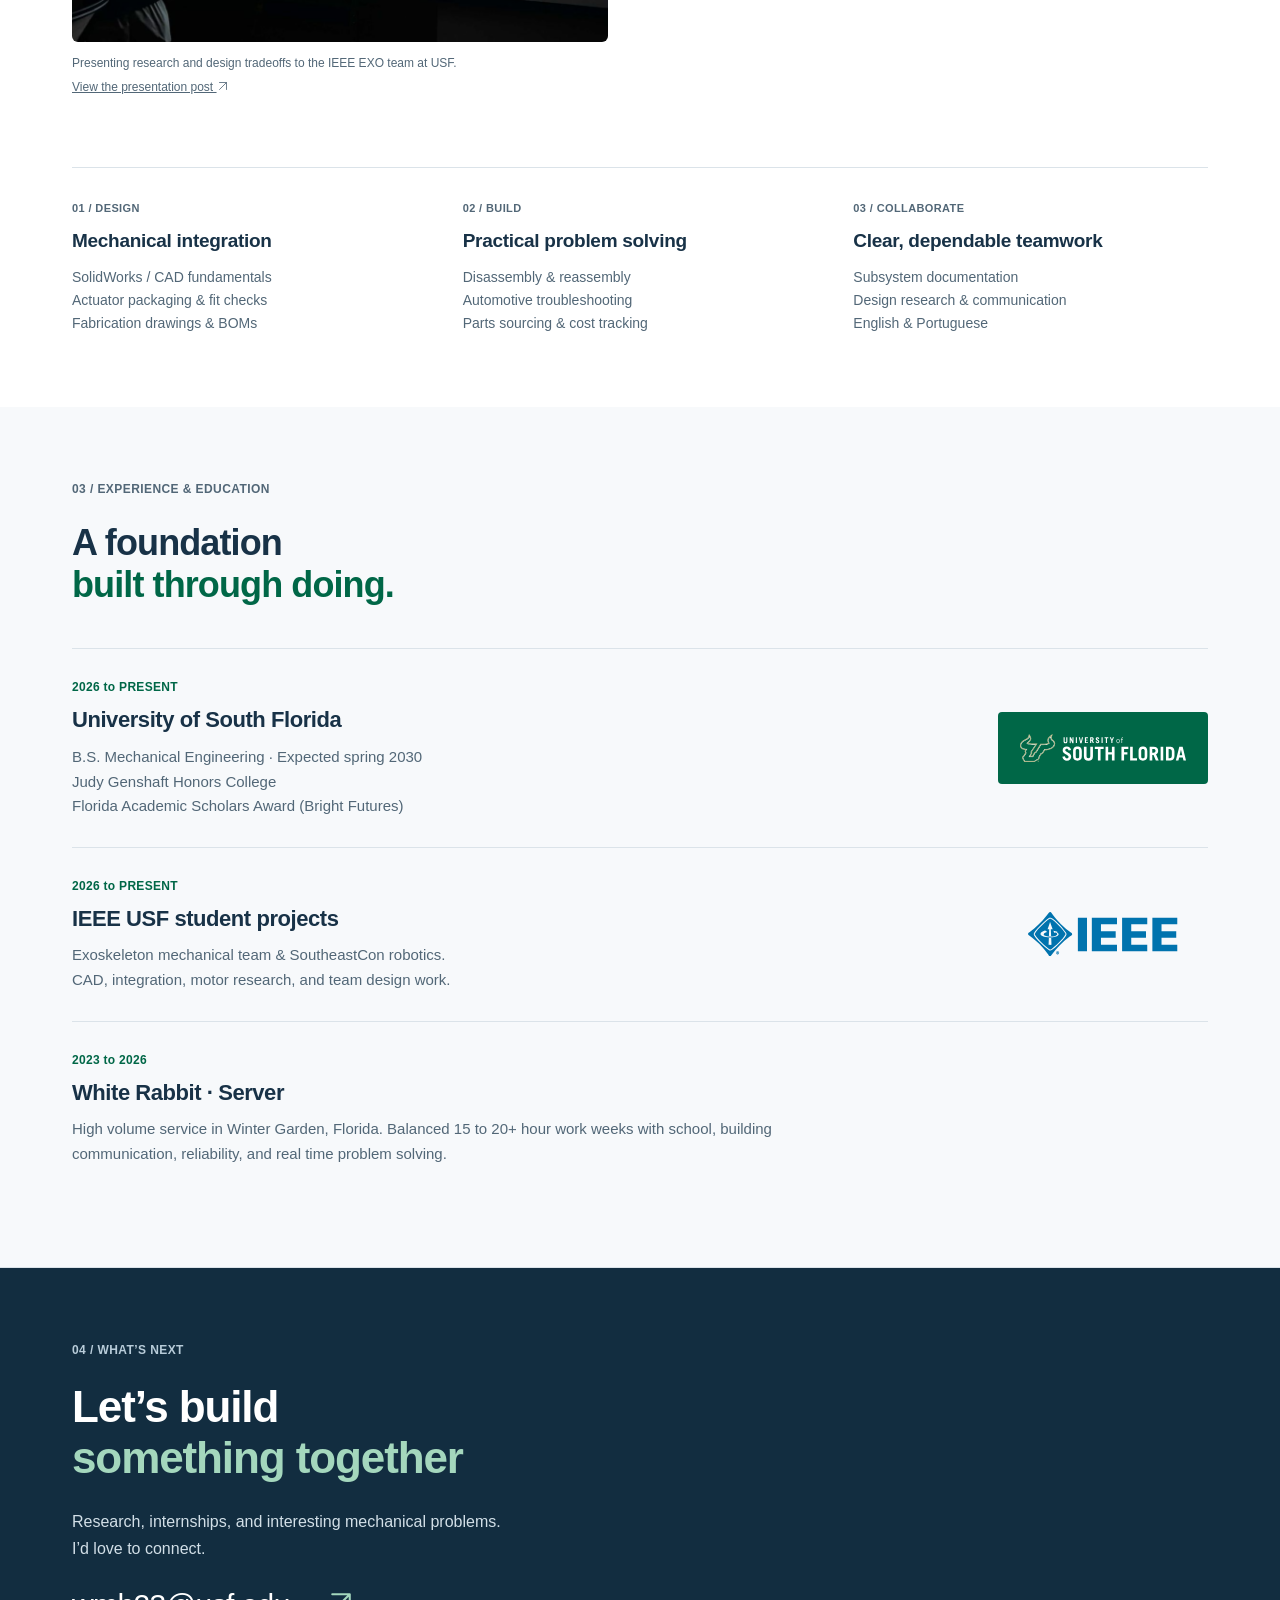
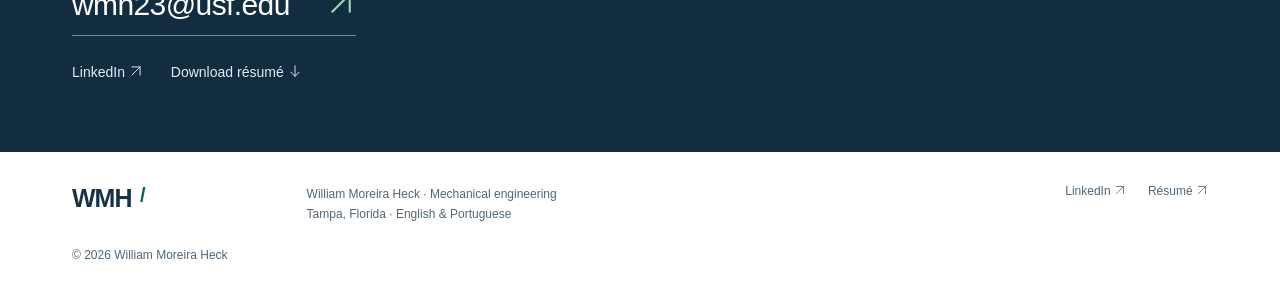
==== commit adfc6287: "Refresh portfolio with clean navy and green design and improve mobile autoplay" ====
--- a/index.html
+++ b/index.html
@@ -1 +1 @@
-<!doctype html><html lang="en"><head><meta charset="utf-8"><meta name="viewport" content="width=device-width,initial-scale=1"><title>Mechanical engineering & project portfolio | William Moreira Heck</title><meta name="description" content="Mechanical engineering student at USF exploring robotics, human movement, and automotive systems. Explore William Moreira Heck’s projects, experience, and résumé."><meta name="theme-color" content="#eeece6"><meta property="og:title" content="Mechanical engineering & project portfolio | William Moreira Heck"><meta property="og:description" content="Mechanical engineering student at USF exploring robotics, human movement, and automotive systems. Explore William Moreira Heck’s projects, experience, and résumé."><link rel="icon" href="favicon.svg" type="image/svg+xml"><link rel="stylesheet" href="styles.css"><link rel="stylesheet" href="arrows-20261111.css"><link rel="stylesheet" href="cad-20261111.css"><link rel="stylesheet" href="media-20261111-v2.css"><link rel="stylesheet" href="browse-20261111.css"><script src="script-20261111-v2.js" defer></script><script src="cad-gallery-20261111-v2.js" defer></script><script src="browse-20261111-v2.js" defer></script><link rel="stylesheet" href="banner-20261111.css"><link rel="stylesheet" href="southeastcon-2027.css"><link rel="stylesheet" href="experience-20261111-v2.css"><link rel="stylesheet" href="profile-card-20261111-v3.css"></head><body><a class="skip" href="#main">Skip to content</a><header class="nav"><a class="brand" href="index.html" aria-label="William Moreira Heck home">WMH<span>·</span></a><nav aria-label="Main navigation"><a href="index.html#work">Work</a><a href="index.html#about">About</a><a href="resume.pdf" target="_blank" rel="noopener">Résumé <svg class="ui-arrow" viewBox="0 0 24 24" aria-hidden="true" focusable="false"><path d="M5 19 19 5M5 5h14v14"/></svg></a><a class="nav-contact" href="mailto:wmh23@usf.edu">Let’s connect <span><svg class="ui-arrow" viewBox="0 0 24 24" aria-hidden="true" focusable="false"><path d="M5 19 19 5M5 5h14v14"/></svg></span></a></nav></header><main id="main"><figure class="hero-banner"><img src="william-presenting-research.jpg" alt="William presenting his exoskeleton knee concept at an IEEE EXO team discussion" width="1280" height="980" fetchpriority="high"><figcaption>IEEE EXO / DESIGN PRESENTATION</figcaption></figure><section class="hero"><div class="hero-copy"><p class="eyebrow"><span class="signal"></span> MECHANICAL ENGINEERING / USF</p><div class="hero-identity"><h1>Curiosity.<br>Mechanisms.<br><em>Real world work.</em></h1><aside class="linkedin-card" aria-label="LinkedIn profile"><img class="linkedin-cover" src="william-linkedin-cover.jpg" alt="USF bull statue in front of campus buildings" width="588" height="148" loading="lazy"><div class="linkedin-card-body"><img class="linkedin-portrait" src="william-profile.jpg" alt="William Moreira Heck" width="400" height="400" loading="lazy"><h2>William Moreira Heck</h2><a class="linkedin-connect" href="https://www.linkedin.com/in/william-moreira-heck-858473378/?locale=en-US" target="_blank" rel="noopener">Connect with me on LinkedIn <span aria-hidden="true"><svg class="ui-arrow" viewBox="0 0 24 24" aria-hidden="true" focusable="false"><path d="M5 19 19 5M5 5h14v14"/></svg></span></a></div></aside></div><div class="hero-summary"><p class="hero-intro">I’m William Moreira Heck.<br>I’m working toward a future in robotics and biomedical engineering, where better mechanical systems can help people move, work, and do more.</p><div class="actions"><a class="button" href="#work">Explore my work <span><svg class="ui-arrow" viewBox="0 0 24 24" aria-hidden="true" focusable="false"><path d="M5 5 19 19M5 19h14V5"/></svg></span></a><a class="text-link" href="resume.pdf" target="_blank" rel="noopener">View résumé <svg class="ui-arrow" viewBox="0 0 24 24" aria-hidden="true" focusable="false"><path d="M5 19 19 5M5 5h14v14"/></svg></a></div></div></div></section><div class="intro-strip"><span>TAMPA, FLORIDA</span><span>ROBOTICS & HUMAN MOVEMENT</span><span>AUTOMOTIVE SYSTEMS</span><a href="#contact">OPEN TO RESEARCH & INTERNSHIPS <svg class="ui-arrow" viewBox="0 0 24 24" aria-hidden="true" focusable="false"><path d="M5 19 19 5M5 5h14v14"/></svg></a></div><section id="work" class="work section"><div class="section-top"><div><p class="eyebrow">01 / SELECTED WORK</p><h2>Ideas made<br><em>tangible.</em></h2></div><p>From wearable mechanisms to cars back on the road. A closer look at the problems, decisions, and work behind each project.</p></div><div class="project-grid"><article class="project" data-category="robotics"><div class="project-preview"><a class="project-visual exoskeleton" href="exoskeleton.html#motion-videos" aria-label="Explore Lower limb exoskeleton"><video data-scroll-video muted loop playsinline preload="none" poster="knee-transparent-poster.png" aria-label="Lower limb exoskeleton motion preview"><source src="knee-transparent.mp4" type="video/mp4"></video><span class="project-number">01 /</span><span class="watch-motion">Explore project <svg class="ui-arrow" viewBox="0 0 24 24" aria-hidden="true" focusable="false"><path d="M5 19 19 5M5 5h14v14"/></svg></span><span class="round-arrow" aria-hidden="true"><svg class="ui-arrow" viewBox="0 0 24 24" aria-hidden="true" focusable="false"><path d="M5 19 19 5M5 5h14v14"/></svg></span></a><button class="preview-toggle" type="button" aria-label="Play preview for Lower limb exoskeleton" aria-pressed="false">Play preview</button></div><div class="project-meta"><span>IEEE USF / MECHANICAL INTEGRATION</span><span>CAD integration · awaiting components</span></div><h3><a href="exoskeleton.html">Lower limb exoskeleton</a></h3><p>Developing a single leg assistive exoskeleton with IEEE EXO at USF for people with one sided weakness following a stroke. My work spans knee mechanism research, CAD development, and adjustable thigh integration.</p></article><article class="project" data-category="robotics"><div class="project-preview"><a class="project-visual bionic-arm" href="bionic-arm.html#motion-videos" aria-label="Explore Bionic arm & articulated hand"><video data-scroll-video muted data-loop-playlist="arm-pick-place.mp4|arm-showcase.mp4" playsinline preload="none" poster="arm-pick-place-poster.png" aria-label="Bionic arm & articulated hand motion preview"><source src="arm-pick-place.mp4" type="video/mp4"></video><span class="project-number">02 /</span><span class="watch-motion">Explore project <svg class="ui-arrow" viewBox="0 0 24 24" aria-hidden="true" focusable="false"><path d="M5 19 19 5M5 5h14v14"/></svg></span><span class="round-arrow" aria-hidden="true"><svg class="ui-arrow" viewBox="0 0 24 24" aria-hidden="true" focusable="false"><path d="M5 19 19 5M5 5h14v14"/></svg></span></a><button class="preview-toggle" type="button" aria-label="Play preview for Bionic arm & articulated hand" aria-pressed="false">Play preview</button></div><div class="project-meta"><span>PERSONAL PROJECT / ROBOTICS & BIOMEDICAL</span><span>Personal CAD concept</span></div><h3><a href="bionic-arm.html">Bionic arm & articulated hand</a></h3><p>A personal SolidWorks side project built around an ABENICS gear model I found online. I assembled the mechanism and modeled the rest of the arm as an early exploration of a possible assistive device.</p></article><article class="project" data-category="automotive"><a class="project-visual automotive-restoration" href="automotive-restoration.html"><div class="car-pair"><img src="brz-after.jpg" alt="Restored red Subaru BRZ" loading="lazy"><img src="dart-after.jpg" alt="Repaired white Dodge Dart" loading="lazy"></div><span class="project-number">03 /</span><span class="round-arrow" aria-hidden="true"><svg class="ui-arrow" viewBox="0 0 24 24" aria-hidden="true" focusable="false"><path d="M5 19 19 5M5 5h14v14"/></svg></span></a><div class="project-meta"><span>AUTOMOTIVE / REPAIR & RESALE</span><span>Four cars repaired & sold</span></div><h3><a href="automotive-restoration.html">Car repair & resale</a></h3><p>Two friends and I pooled our money to buy, repair, and resell cars. We worked on a Subaru BRZ, Dodge Dart, Ford Focus, and Nissan Juke, selling all four and generating $10,000 in total revenue.</p></article><article class="project" data-category="robotics"><a class="project-visual southeastcon" href="southeastcon.html"><img src="southeastcon-2027-logo.png" alt="Official IEEE SoutheastCon 2027 logo" loading="lazy" width="1200" height="900"><span class="project-number">04 /</span><span class="round-arrow" aria-hidden="true"><svg class="ui-arrow" viewBox="0 0 24 24" aria-hidden="true" focusable="false"><path d="M5 19 19 5M5 5h14v14"/></svg></span></a><div class="project-meta"><span>IEEE USF / COMPETITION ROBOTICS</span><span>Funding secured · awaiting parts</span></div><h3><a href="southeastcon.html">SoutheastCon 2027 robotics</a></h3><p>Working in a team of five, I helped develop a bill of materials, compare batteries, and calculate speed from our chosen motor. We presented our plan, secured $500 in funding, and are waiting for parts to begin building.</p></article></div></section><section class="about section" id="about"><div><p class="eyebrow">02 / THE PERSON BEHIND THE PARTS</p><h2>Hands on by nature.<br><em>Engineer in progress.</em></h2></div><figure class="presenting-photo"><a href="william-presenting-analysis.jpg" data-image-viewer><img src="william-presenting-analysis.jpg" alt="William presenting research on exoskeleton design to the IEEE EXO team at USF" width="1280" height="896" loading="lazy"></a><figcaption>Presenting research and design tradeoffs to the IEEE EXO team at USF. <a href="https://www.linkedin.com/feed/update/urn:li:activity:7521737872345878528/" target="_blank" rel="noopener">View the presentation post <svg class="ui-arrow" viewBox="0 0 24 24" aria-hidden="true" focusable="false"><path d="M5 19 19 5M5 5h14v14"/></svg></a></figcaption></figure><div class="about-copy"><p class="large-copy">I want to use my engineering skills to make a positive impact on the world.</p><p>I’m studying Mechanical Engineering at the University of South Florida’s Judy Genshaft Honors College, with graduation expected in spring 2030. My interests span robotics, biomedical applications, automotive systems, and controls.</p><p>At IEEE USF, I contribute to exoskeleton mechanical integration and competition robotics. Outside the CAD environment, automotive restoration has given me experience with tools, diagnosis, parts sourcing, and the patience to work through a problem.</p><p>I’m looking for opportunities to learn from experienced engineers and contribute to research and practical design work.</p><a class="text-link" href="resume.pdf" target="_blank" rel="noopener">Read my full résumé <svg class="ui-arrow" viewBox="0 0 24 24" aria-hidden="true" focusable="false"><path d="M5 19 19 5M5 5h14v14"/></svg></a></div><div class="skills"><div><span class="mono">01 / DESIGN</span><h3>Mechanical integration</h3><p>SolidWorks / CAD fundamentals<br>Actuator packaging & fit checks<br>Fabrication drawings & BOMs</p></div><div><span class="mono">02 / BUILD</span><h3>Practical problem solving</h3><p>Disassembly & reassembly<br>Automotive troubleshooting<br>Parts sourcing & cost tracking</p></div><div><span class="mono">03 / COLLABORATE</span><h3>Clear, dependable teamwork</h3><p>Subsystem documentation<br>Design research & communication<br>English & Portuguese</p></div></div></section><section class="experience section"><div><p class="eyebrow">03 / EXPERIENCE & EDUCATION</p><h2>A foundation<br><em>built through doing.</em></h2></div><div class="timeline"><article class="with-logo"><div class="timeline-copy"><span class="mono">2026 to PRESENT</span><h3>University of South Florida</h3><p>B.S. Mechanical Engineering · Expected spring 2030<br>Judy Genshaft Honors College<br>Florida Academic Scholars Award (Bright Futures)</p></div><div class="timeline-brand usf-brand"><img src="usf-logo.svg" alt="USF logo" loading="lazy"></div></article><article class="with-logo"><div class="timeline-copy"><span class="mono">2026 to PRESENT</span><h3>IEEE USF student projects</h3><p>Exoskeleton mechanical team & SoutheastCon robotics.<br>CAD, integration, motor research, and team design work.</p></div><div class="timeline-brand ieee-brand"><img src="ieee-logo.svg" alt="IEEE logo" loading="lazy"></div></article><article><span class="mono">2023 to 2026</span><h3>White Rabbit · Server</h3><p>High volume service in Winter Garden, Florida. Balanced 15 to 20+ hour work weeks with school, building communication, reliability, and real time problem solving.</p></article></div></section><section class="contact section" id="contact"><p class="eyebrow">04 / WHAT’S NEXT</p><h2>Let’s build<br><em>something together</em></h2><p>Research, internships, and interesting mechanical problems.<br>I’d love to connect.</p><a class="email-link" href="mailto:wmh23@usf.edu">wmh23@usf.edu <span><svg class="ui-arrow" viewBox="0 0 24 24" aria-hidden="true" focusable="false"><path d="M5 19 19 5M5 5h14v14"/></svg></span></a><div class="contact-links"><a href="https://www.linkedin.com/in/william-moreira-heck-858473378/?locale=en-US" target="_blank" rel="noopener">LinkedIn <svg class="ui-arrow" viewBox="0 0 24 24" aria-hidden="true" focusable="false"><path d="M5 19 19 5M5 5h14v14"/></svg></a><a href="resume.pdf" download>Download résumé <svg class="ui-arrow" viewBox="0 0 24 24" aria-hidden="true" focusable="false"><path d="M12 3v18M5 14l7 7 7-7"/></svg></a></div></section></main><footer><a class="brand" href="index.html">WMH<span> / </span></a><p>William Moreira Heck · Mechanical engineering<br>Tampa, Florida · English & Portuguese</p><div><a href="https://www.linkedin.com/in/william-moreira-heck-858473378/?locale=en-US" target="_blank" rel="noopener">LinkedIn <svg class="ui-arrow" viewBox="0 0 24 24" aria-hidden="true" focusable="false"><path d="M5 19 19 5M5 5h14v14"/></svg></a><a href="resume.pdf" target="_blank" rel="noopener">Résumé <svg class="ui-arrow" viewBox="0 0 24 24" aria-hidden="true" focusable="false"><path d="M5 19 19 5M5 5h14v14"/></svg></a></div><small>© 2026 William Moreira Heck</small></footer></body></html>+<!doctype html><html lang="en"><head><meta charset="utf-8"><meta name="viewport" content="width=device-width,initial-scale=1"><title>Mechanical engineering & project portfolio | William Moreira Heck</title><meta name="description" content="Mechanical engineering student at USF exploring robotics, human movement, and automotive systems. Explore William Moreira Heck’s projects, experience, and résumé."><meta name="theme-color" content="#ffffff"><meta property="og:title" content="Mechanical engineering & project portfolio | William Moreira Heck"><meta property="og:description" content="Mechanical engineering student at USF exploring robotics, human movement, and automotive systems. Explore William Moreira Heck’s projects, experience, and résumé."><link rel="icon" href="favicon.svg" type="image/svg+xml"><link rel="stylesheet" href="styles.css"><link rel="stylesheet" href="arrows-20261111.css"><link rel="stylesheet" href="cad-20261111.css"><link rel="stylesheet" href="media-20261111-v2.css"><link rel="stylesheet" href="browse-20261111.css"><script src="script-20261111-v2.js" defer></script><script src="cad-gallery-20261111-v2.js" defer></script><script src="playback-20261112.js" defer></script><link rel="stylesheet" href="banner-20261111.css"><link rel="stylesheet" href="southeastcon-2027.css"><link rel="stylesheet" href="experience-20261111-v2.css"><link rel="stylesheet" href="profile-card-20261111-v3.css"><link rel="stylesheet" href="engineering-20261112.css"></head><body><a class="skip" href="#main">Skip to content</a><header class="nav"><a class="brand" href="index.html" aria-label="William Moreira Heck home">WMH<span>·</span></a><nav aria-label="Main navigation"><a href="index.html#work">Work</a><a href="index.html#about">About</a><a href="resume.pdf" target="_blank" rel="noopener">Résumé <svg class="ui-arrow" viewBox="0 0 24 24" aria-hidden="true" focusable="false"><path d="M5 19 19 5M5 5h14v14"/></svg></a><a class="nav-contact" href="mailto:wmh23@usf.edu">Let’s connect <span><svg class="ui-arrow" viewBox="0 0 24 24" aria-hidden="true" focusable="false"><path d="M5 19 19 5M5 5h14v14"/></svg></span></a></nav></header><main id="main"><figure class="hero-banner"><img src="william-presenting-research.jpg" alt="William presenting his exoskeleton knee concept at an IEEE EXO team discussion" width="1280" height="980" fetchpriority="high"><figcaption>IEEE EXO / DESIGN PRESENTATION</figcaption></figure><section class="hero"><div class="hero-copy"><p class="eyebrow"><span class="signal"></span> MECHANICAL ENGINEERING / USF</p><div class="hero-identity"><h1>Curiosity.<br>Mechanisms.<br><em>Real world work.</em></h1><aside class="linkedin-card" aria-label="LinkedIn profile"><img class="linkedin-cover" src="william-linkedin-cover.jpg" alt="USF bull statue in front of campus buildings" width="588" height="148" loading="lazy"><div class="linkedin-card-body"><img class="linkedin-portrait" src="william-profile.jpg" alt="William Moreira Heck" width="400" height="400" loading="lazy"><h2>William Moreira Heck</h2><a class="linkedin-connect" href="https://www.linkedin.com/in/william-moreira-heck-858473378/?locale=en-US" target="_blank" rel="noopener">Connect with me on LinkedIn <span aria-hidden="true"><svg class="ui-arrow" viewBox="0 0 24 24" aria-hidden="true" focusable="false"><path d="M5 19 19 5M5 5h14v14"/></svg></span></a></div></aside></div><div class="hero-summary"><p class="hero-intro">I’m William Moreira Heck.<br>I’m working toward a future in robotics and biomedical engineering, where better mechanical systems can help people move, work, and do more.</p><div class="actions"><a class="button" href="#work">Explore my work <span><svg class="ui-arrow" viewBox="0 0 24 24" aria-hidden="true" focusable="false"><path d="M5 5 19 19M5 19h14V5"/></svg></span></a><a class="text-link" href="resume.pdf" target="_blank" rel="noopener">View résumé <svg class="ui-arrow" viewBox="0 0 24 24" aria-hidden="true" focusable="false"><path d="M5 19 19 5M5 5h14v14"/></svg></a></div></div></div></section><div class="intro-strip"><span>TAMPA, FLORIDA</span><span>ROBOTICS & HUMAN MOVEMENT</span><span>AUTOMOTIVE SYSTEMS</span><a href="#contact">OPEN TO RESEARCH & INTERNSHIPS <svg class="ui-arrow" viewBox="0 0 24 24" aria-hidden="true" focusable="false"><path d="M5 19 19 5M5 5h14v14"/></svg></a></div><section id="work" class="work section"><div class="section-top"><div><p class="eyebrow">01 / SELECTED WORK</p><h2>Ideas made<br><em>tangible.</em></h2></div><p>From wearable mechanisms to cars back on the road. A closer look at the problems, decisions, and work behind each project.</p></div><div class="project-grid"><article class="project" data-category="robotics"><div class="project-preview"><a class="project-visual exoskeleton" href="exoskeleton.html#motion-videos" aria-label="Explore Lower limb exoskeleton"><video data-scroll-video autoplay muted loop playsinline webkit-playsinline preload="metadata" poster="knee-transparent-poster.png" aria-label="Lower limb exoskeleton motion preview"><source src="knee-transparent.mp4" type="video/mp4"></video><span class="project-number">01 /</span><span class="watch-motion">Explore project <svg class="ui-arrow" viewBox="0 0 24 24" aria-hidden="true" focusable="false"><path d="M5 19 19 5M5 5h14v14"/></svg></span><span class="round-arrow" aria-hidden="true"><svg class="ui-arrow" viewBox="0 0 24 24" aria-hidden="true" focusable="false"><path d="M5 19 19 5M5 5h14v14"/></svg></span></a><button class="preview-toggle" type="button" aria-label="Play preview for Lower limb exoskeleton" aria-pressed="false">Play preview</button></div><div class="project-meta"><span>IEEE USF / MECHANICAL INTEGRATION</span><span>CAD integration · awaiting components</span></div><h3><a href="exoskeleton.html">Lower limb exoskeleton</a></h3><p>Developing a single leg assistive exoskeleton with IEEE EXO at USF for people with one sided weakness following a stroke. My work spans knee mechanism research, CAD development, and adjustable thigh integration.</p></article><article class="project" data-category="robotics"><div class="project-preview"><a class="project-visual bionic-arm" href="bionic-arm.html#motion-videos" aria-label="Explore Bionic arm & articulated hand"><video data-scroll-video autoplay muted data-loop-playlist="arm-pick-place.mp4|arm-showcase.mp4" playsinline webkit-playsinline preload="metadata" poster="arm-pick-place-poster.png" aria-label="Bionic arm & articulated hand motion preview"><source src="arm-pick-place.mp4" type="video/mp4"></video><span class="project-number">02 /</span><span class="watch-motion">Explore project <svg class="ui-arrow" viewBox="0 0 24 24" aria-hidden="true" focusable="false"><path d="M5 19 19 5M5 5h14v14"/></svg></span><span class="round-arrow" aria-hidden="true"><svg class="ui-arrow" viewBox="0 0 24 24" aria-hidden="true" focusable="false"><path d="M5 19 19 5M5 5h14v14"/></svg></span></a><button class="preview-toggle" type="button" aria-label="Play preview for Bionic arm & articulated hand" aria-pressed="false">Play preview</button></div><div class="project-meta"><span>PERSONAL PROJECT / ROBOTICS & BIOMEDICAL</span><span>Personal CAD concept</span></div><h3><a href="bionic-arm.html">Bionic arm & articulated hand</a></h3><p>A personal SolidWorks side project built around an ABENICS gear model I found online. I assembled the mechanism and modeled the rest of the arm as an early exploration of a possible assistive device.</p></article><article class="project" data-category="automotive"><a class="project-visual automotive-restoration" href="automotive-restoration.html"><div class="car-pair"><img src="brz-after.jpg" alt="Restored red Subaru BRZ" loading="lazy"><img src="dart-after.jpg" alt="Repaired white Dodge Dart" loading="lazy"></div><span class="project-number">03 /</span><span class="round-arrow" aria-hidden="true"><svg class="ui-arrow" viewBox="0 0 24 24" aria-hidden="true" focusable="false"><path d="M5 19 19 5M5 5h14v14"/></svg></span></a><div class="project-meta"><span>AUTOMOTIVE / REPAIR & RESALE</span><span>Four cars repaired & sold</span></div><h3><a href="automotive-restoration.html">Car repair & resale</a></h3><p>Two friends and I pooled our money to buy, repair, and resell cars. We worked on a Subaru BRZ, Dodge Dart, Ford Focus, and Nissan Juke, selling all four and generating $10,000 in total revenue.</p></article><article class="project" data-category="robotics"><a class="project-visual southeastcon" href="southeastcon.html"><img src="southeastcon-2027-logo.png" alt="Official IEEE SoutheastCon 2027 logo" loading="lazy" width="1200" height="900"><span class="project-number">04 /</span><span class="round-arrow" aria-hidden="true"><svg class="ui-arrow" viewBox="0 0 24 24" aria-hidden="true" focusable="false"><path d="M5 19 19 5M5 5h14v14"/></svg></span></a><div class="project-meta"><span>IEEE USF / COMPETITION ROBOTICS</span><span>Funding secured · awaiting parts</span></div><h3><a href="southeastcon.html">SoutheastCon 2027 robotics</a></h3><p>Working in a team of five, I helped develop a bill of materials, compare batteries, and calculate speed from our chosen motor. We presented our plan, secured $500 in funding, and are waiting for parts to begin building.</p></article></div></section><section class="about section" id="about"><div><p class="eyebrow">02 / THE PERSON BEHIND THE PARTS</p><h2>Hands on by nature.<br><em>Engineer in progress.</em></h2></div><figure class="presenting-photo"><a href="william-presenting-analysis.jpg" data-image-viewer><img src="william-presenting-analysis.jpg" alt="William presenting research on exoskeleton design to the IEEE EXO team at USF" width="1280" height="896" loading="lazy"></a><figcaption>Presenting research and design tradeoffs to the IEEE EXO team at USF. <a href="https://www.linkedin.com/feed/update/urn:li:activity:7521737872345878528/" target="_blank" rel="noopener">View the presentation post <svg class="ui-arrow" viewBox="0 0 24 24" aria-hidden="true" focusable="false"><path d="M5 19 19 5M5 5h14v14"/></svg></a></figcaption></figure><div class="about-copy"><p class="large-copy">I want to use my engineering skills to make a positive impact on the world.</p><p>I’m studying Mechanical Engineering at the University of South Florida’s Judy Genshaft Honors College, with graduation expected in spring 2030. My interests span robotics, biomedical applications, automotive systems, and controls.</p><p>At IEEE USF, I contribute to exoskeleton mechanical integration and competition robotics. Outside the CAD environment, automotive restoration has given me experience with tools, diagnosis, parts sourcing, and the patience to work through a problem.</p><p>I’m looking for opportunities to learn from experienced engineers and contribute to research and practical design work.</p><a class="text-link" href="resume.pdf" target="_blank" rel="noopener">Read my full résumé <svg class="ui-arrow" viewBox="0 0 24 24" aria-hidden="true" focusable="false"><path d="M5 19 19 5M5 5h14v14"/></svg></a></div><div class="skills"><div><span class="mono">01 / DESIGN</span><h3>Mechanical integration</h3><p>SolidWorks / CAD fundamentals<br>Actuator packaging & fit checks<br>Fabrication drawings & BOMs</p></div><div><span class="mono">02 / BUILD</span><h3>Practical problem solving</h3><p>Disassembly & reassembly<br>Automotive troubleshooting<br>Parts sourcing & cost tracking</p></div><div><span class="mono">03 / COLLABORATE</span><h3>Clear, dependable teamwork</h3><p>Subsystem documentation<br>Design research & communication<br>English & Portuguese</p></div></div></section><section class="experience section"><div><p class="eyebrow">03 / EXPERIENCE & EDUCATION</p><h2>A foundation<br><em>built through doing.</em></h2></div><div class="timeline"><article class="with-logo"><div class="timeline-copy"><span class="mono">2026 to PRESENT</span><h3>University of South Florida</h3><p>B.S. Mechanical Engineering · Expected spring 2030<br>Judy Genshaft Honors College<br>Florida Academic Scholars Award (Bright Futures)</p></div><div class="timeline-brand usf-brand"><img src="usf-logo.svg" alt="USF logo" loading="lazy"></div></article><article class="with-logo"><div class="timeline-copy"><span class="mono">2026 to PRESENT</span><h3>IEEE USF student projects</h3><p>Exoskeleton mechanical team & SoutheastCon robotics.<br>CAD, integration, motor research, and team design work.</p></div><div class="timeline-brand ieee-brand"><img src="ieee-logo.svg" alt="IEEE logo" loading="lazy"></div></article><article><span class="mono">2023 to 2026</span><h3>White Rabbit · Server</h3><p>High volume service in Winter Garden, Florida. Balanced 15 to 20+ hour work weeks with school, building communication, reliability, and real time problem solving.</p></article></div></section><section class="contact section" id="contact"><p class="eyebrow">04 / WHAT’S NEXT</p><h2>Let’s build<br><em>something together</em></h2><p>Research, internships, and interesting mechanical problems.<br>I’d love to connect.</p><a class="email-link" href="mailto:wmh23@usf.edu">wmh23@usf.edu <span><svg class="ui-arrow" viewBox="0 0 24 24" aria-hidden="true" focusable="false"><path d="M5 19 19 5M5 5h14v14"/></svg></span></a><div class="contact-links"><a href="https://www.linkedin.com/in/william-moreira-heck-858473378/?locale=en-US" target="_blank" rel="noopener">LinkedIn <svg class="ui-arrow" viewBox="0 0 24 24" aria-hidden="true" focusable="false"><path d="M5 19 19 5M5 5h14v14"/></svg></a><a href="resume.pdf" download>Download résumé <svg class="ui-arrow" viewBox="0 0 24 24" aria-hidden="true" focusable="false"><path d="M12 3v18M5 14l7 7 7-7"/></svg></a></div></section></main><footer><a class="brand" href="index.html">WMH<span> / </span></a><p>William Moreira Heck · Mechanical engineering<br>Tampa, Florida · English & Portuguese</p><div><a href="https://www.linkedin.com/in/william-moreira-heck-858473378/?locale=en-US" target="_blank" rel="noopener">LinkedIn <svg class="ui-arrow" viewBox="0 0 24 24" aria-hidden="true" focusable="false"><path d="M5 19 19 5M5 5h14v14"/></svg></a><a href="resume.pdf" target="_blank" rel="noopener">Résumé <svg class="ui-arrow" viewBox="0 0 24 24" aria-hidden="true" focusable="false"><path d="M5 19 19 5M5 5h14v14"/></svg></a></div><small>© 2026 William Moreira Heck</small></footer></body></html>
--- a/engineering-20261112.css
+++ b/engineering-20261112.css
@@ -0,0 +1,132 @@
+:root{--paper:#fff;--ink:#183247;--muted:#526777;--line:#dbe3e9;--accent:#006747;--dark:#122d40;--soft:#f3f6f8}
+html{color-scheme:light;scroll-padding-top:88px}
+body{margin:0;max-width:none;background:#fff;color:var(--ink);font-family:'Segoe UI',-apple-system,BlinkMacSystemFont,Arial,sans-serif}
+::selection{background:#c9e5d9}
+h1,h2,h3{font-family:inherit;font-weight:650;letter-spacing:-.025em;line-height:1.15}
+h1 em,h2 em{font-family:inherit;font-style:normal;font-weight:inherit;letter-spacing:inherit;color:var(--accent)}
+.eyebrow,.mono,.project-meta,.drawing-label,.intro-strip,.project-number,dt,.caption,figcaption,footer small{font-family:inherit;letter-spacing:.035em}
+.eyebrow{font-size:12px;font-weight:600;color:var(--muted);margin-bottom:22px}
+.signal{background:var(--accent)}
+a:focus-visible,button:focus-visible{outline:3px solid #2279ae;outline-offset:4px}
+.nav{height:80px;max-width:1200px;margin:0 auto;padding:0 32px;border-bottom:0}
+.brand{font-size:25px;font-weight:750;letter-spacing:-1px}
+.nav nav{font-size:14px;gap:30px;font-weight:500}
+.nav-contact{border:1px solid #b8c8d3;border-radius:6px;padding:10px 14px}
+.nav-contact span{padding-left:12px}
+.hero-banner>img{height:clamp(300px,35vw,450px)}
+.hero-banner>figcaption{background:#122d40e8;border-radius:4px;font-size:11px;font-weight:600;letter-spacing:.04em}
+.hero{max-width:1200px;min-height:0;margin:0 auto;padding:0 32px}
+.hero-copy{column-gap:72px;padding:54px 0 58px;grid-template-columns:1fr 1fr}
+.hero-identity>h1{font-size:clamp(38px,4.5vw,56px);line-height:1.13;font-weight:650}
+.hero-summary>.hero-intro{font-size:18px;line-height:1.65;color:var(--muted)}
+.hero-summary>.actions{gap:22px;margin-top:26px}
+.button{background:var(--ink);border-color:var(--ink);border-radius:6px;padding:14px 18px;font-size:14px;font-weight:600;gap:24px;transition:background .15s}
+.button:hover{background:#244d67;transform:none}
+.text-link{font-size:14px;color:#205d7f;border-color:#b8cbd7;font-weight:500}
+.hero-identity>.linkedin-card{border-color:var(--line);border-radius:8px;box-shadow:none;margin-top:22px}
+.linkedin-card h2{font-family:inherit;font-size:22px;color:var(--ink);font-weight:650;letter-spacing:-.025em}
+.linkedin-connect{font-family:inherit;font-weight:600}
+.intro-strip{background:var(--soft);font-size:12px;letter-spacing:.025em;font-weight:500;padding:18px max(32px,calc((100vw - 1136px)/2));border-color:var(--line);gap:16px 24px}
+.intro-strip a{font-weight:650}
+.section{padding:72px max(32px,calc((100vw - 1136px)/2))}
+.section-top{gap:48px;margin-bottom:32px;align-items:center}
+h2,.section-top h2,.about h2,.experience h2{font-size:36px;line-height:1.18}
+.section-top>p{font-size:15px;max-width:430px;line-height:1.65}
+.work{background:var(--soft)}
+.project-grid{gap:44px 32px}
+.project-visual{border:1px solid var(--line);border-radius:7px;background:#fff}
+.project-visual img{transition:none}
+.project-visual:hover img{transform:none}
+.project-number{display:none}
+.round-arrow{background:#fff;border:1px solid var(--line);color:var(--ink);height:38px;width:38px;right:16px;bottom:16px;font-size:18px}
+.watch-motion{font:600 12px 'Segoe UI',Arial,sans-serif;letter-spacing:0;background:#183247ed;border-radius:4px;padding:10px 12px}
+.project-preview .watch-motion{font-size:12px;padding:10px 12px}
+.preview-toggle{font:500 12px 'Segoe UI',Arial,sans-serif;background:#fff;color:var(--ink);border-color:var(--line);border-radius:4px;padding:9px 12px}
+.project-meta{display:block;font-size:11px;font-weight:600;letter-spacing:.025em;line-height:1.5;margin:18px 0 9px}
+.project-meta span:last-child{display:block;text-align:left;margin-top:4px;color:var(--accent);font-size:12px;font-weight:600;letter-spacing:0}
+.project h3{font-size:24px;font-weight:650;letter-spacing:-.025em}
+.project>p{font-size:15px;line-height:1.65;margin-top:11px;max-width:none}
+.about{background:#fff;color:var(--ink);gap:40px 64px}
+.about .eyebrow,.skills .mono{color:var(--muted)}
+.about h2 em{color:var(--accent)}
+.about-copy p,.skills p{color:var(--muted);font-size:15px;line-height:1.65}
+.about-copy .large-copy{color:var(--ink);font-size:23px;line-height:1.45;font-weight:550;letter-spacing:-.015em}
+.skills{border-color:var(--line);gap:36px;padding-top:30px}
+.skills .mono{font-size:11px;font-weight:600}
+.skills h3{font-size:19px;font-weight:650;letter-spacing:-.015em;margin:14px 0}
+.skills p{font-size:14px}
+.presenting-photo img{border-radius:6px}
+.presenting-photo figcaption{color:var(--muted);font-size:12px;letter-spacing:0}
+.experience{background:#f7f9fb;border-color:var(--line)}
+.timeline h3{font-size:22px;font-weight:650;letter-spacing:-.02em}
+.timeline .mono{font-size:12px;font-weight:600;color:var(--accent);letter-spacing:.025em}
+.timeline p{font-size:15px;line-height:1.65}
+.timeline-brand.usf-brand{border-radius:4px}
+.contact{background:var(--dark);background-image:none;color:#fff}
+.contact .eyebrow{color:#b8ccd9}
+.contact h2{font-size:44px;color:#fff;line-height:1.15}
+.contact h2 em{color:#a4d7bd}
+.contact>p:not(.eyebrow){color:#d2dfe7;font-size:16px}
+.email-link{font-size:30px;color:#fff;border-color:#6c8b9f;letter-spacing:-.02em;gap:36px}
+.email-link span{color:#a4d7bd}
+.contact-links{font-size:14px;gap:28px;color:#e2ebf1}
+.contact-links a:hover{text-decoration:underline}
+footer{max-width:1200px;margin:0 auto;padding:32px;border:0;gap:24px}
+footer p,footer>div,footer small{font-size:12px;color:var(--muted);letter-spacing:0}
+.case{max-width:1200px;margin:0 auto;padding:32px 32px 0}
+.back-link{font-size:14px;color:#205d7f;font-weight:500}
+.case-heading{padding:44px 0 32px;max-width:none}
+.case-heading h1{font-size:clamp(36px,4.7vw,56px);line-height:1.15;max-width:1000px;font-weight:650}
+.case-intro{font-size:18px;line-height:1.65;max-width:850px;margin-top:22px}
+.case-facts{background:var(--soft);border:1px solid var(--line);border-radius:6px;padding:20px;margin-top:28px;gap:24px}
+dt{font-size:11px;font-weight:650;color:var(--muted);letter-spacing:.025em}
+dd{font-size:14px}
+figcaption{font-size:12px;letter-spacing:0;color:var(--muted)}
+.case-cover{border-radius:6px;overflow:hidden}
+.case-cover>img{mix-blend-mode:normal}
+.case-cover figcaption{background:#fff}
+.project-videos{padding:32px 0 36px;border-color:var(--line)}
+.project-videos h2{font-size:30px;line-height:1.2;margin-bottom:24px}
+.video-grid{gap:30px}
+.video-card{border-color:var(--line);border-radius:6px;overflow:hidden;background:#fff}
+.video-card video{background:#eef3f7}
+.video-card figcaption{background:#fff;padding:20px}
+.video-card h3{font:650 21px/1.25 'Segoe UI',Arial,sans-serif;letter-spacing:-.02em;margin:0}
+.cad-board{background:var(--soft);border-color:var(--line);border-radius:6px;overflow:hidden}
+.cad-board-heading{font:600 12px/1.4 'Segoe UI',Arial,sans-serif;letter-spacing:.025em;border-color:var(--line);background:#f3f6f8}
+.cad-view>span{background:#ffffffed;border:1px solid var(--line);border-radius:4px;font:500 12px/1.4 'Segoe UI',Arial,sans-serif}
+.cad-full,.cad-detail{border-color:var(--line)}
+.case-content{margin:48px auto;max-width:1000px}
+.case-content>section{border-color:var(--line);gap:24px 44px}
+.case-content h2{font-size:23px;line-height:1.25;letter-spacing:-.02em}
+.case-content p{font-size:15px;line-height:1.75}
+.case-content>.vehicle-section h2{font-size:29px}
+.knee-development h2,.current-study-title h2,.team-story h2,.presentation-story h2{font-size:30px;line-height:1.2;letter-spacing:-.025em}
+.knee-gallery figcaption,.car-cover figcaption,.compare figcaption{font-size:12px}
+.development-notes summary{font-size:18px;font-weight:550;letter-spacing:-.01em}
+.development-notes details p{font-size:15px;line-height:1.7}
+.presentation-story>div>p:not(.eyebrow),.team-story>div>p:not(.eyebrow){font-size:15px;line-height:1.7}
+.case-end{padding:32px 0 50px;border-color:var(--line)}
+.case-end p{font-size:18px;font-weight:550}
+.image-viewer{border-radius:6px;background:#f3f6f8;border-color:var(--line)}
+.image-viewer::backdrop{background:#102739d9;backdrop-filter:none}
+.viewer-toolbar p{font:500 13px/1.4 'Segoe UI',Arial,sans-serif}
+.viewer-controls button{font-size:13px;border-color:var(--line);border-radius:4px;background:#fff}
+@media(max-width:900px){.hero-copy{column-gap:40px}.hero-identity>h1{font-size:44px}.hero-summary>.hero-intro{font-size:17px}.about{gap:32px 40px}.project h3{font-size:23px}}
+@media(max-width:620px){
+ .nav{height:72px;padding:0 20px}.nav nav{font-size:13px;gap:18px}.brand{font-size:23px}
+ .hero-banner>img{height:280px}.hero-banner>figcaption{font-size:10px;bottom:14px;left:20px}
+ .hero{padding:0 20px}.hero-copy{padding:34px 0 40px}.hero .eyebrow{font-size:11px}
+ .hero-identity>h1{font-size:42px;line-height:1.12}.hero-summary{margin-top:26px}.hero-summary>.hero-intro{font-size:16px}.hero-summary>.actions{margin-top:22px;gap:20px}
+ .button{font-size:14px;padding:13px 16px}.text-link{font-size:14px}.hero-identity>.linkedin-card{margin-top:22px}
+ .intro-strip{padding:18px 20px;font-size:11px;gap:18px;line-height:1.6}
+ .section{padding:48px 20px}.section-top{margin-bottom:28px}.section-top>p{font-size:15px;margin-top:18px}
+ h2,.section-top h2,.about h2,.experience h2{font-size:30px}.project-grid{gap:34px}.project h3{font-size:23px}.project>p{font-size:15px}
+ .project-meta{font-size:11px}.project-meta span:last-child{font-size:12px}.project-preview .watch-motion{font-size:11px;padding:9px 11px}.preview-toggle{font-size:11px}
+ .about{display:block}.about .about-copy{padding-top:28px}.about-copy .large-copy{font-size:21px}.about-copy p{font-size:15px}.skills h3{font-size:19px}.presenting-photo{margin-top:26px}
+ .contact h2{font-size:34px}.email-link{font-size:26px;gap:24px}.contact>p:not(.eyebrow){font-size:15px}.contact-links{font-size:14px;gap:24px}
+ footer{padding:28px 20px}.case{padding:24px 20px 0}.case-heading{padding:32px 0 28px}.case-heading h1{font-size:36px}.case-intro{font-size:17px;margin-top:20px}.case-facts{padding:18px;gap:20px}
+ .project-videos h2{font-size:27px}.video-card h3{font-size:20px}.video-card figcaption{padding:17px}.knee-development h2,.current-study-title h2,.team-story h2,.presentation-story h2{font-size:28px}
+ .cad-board-heading{font-size:10px}.cad-view>span{font-size:11px}.case-content{margin:32px auto}.case-content h2{font-size:23px}.case-content p{font-size:15px}.case-content>.vehicle-section h2{font-size:27px}
+ .viewer-toolbar p{font-size:12px;max-width:220px}.viewer-controls button{font-size:12px}.case-end p{font-size:18px}
+}
